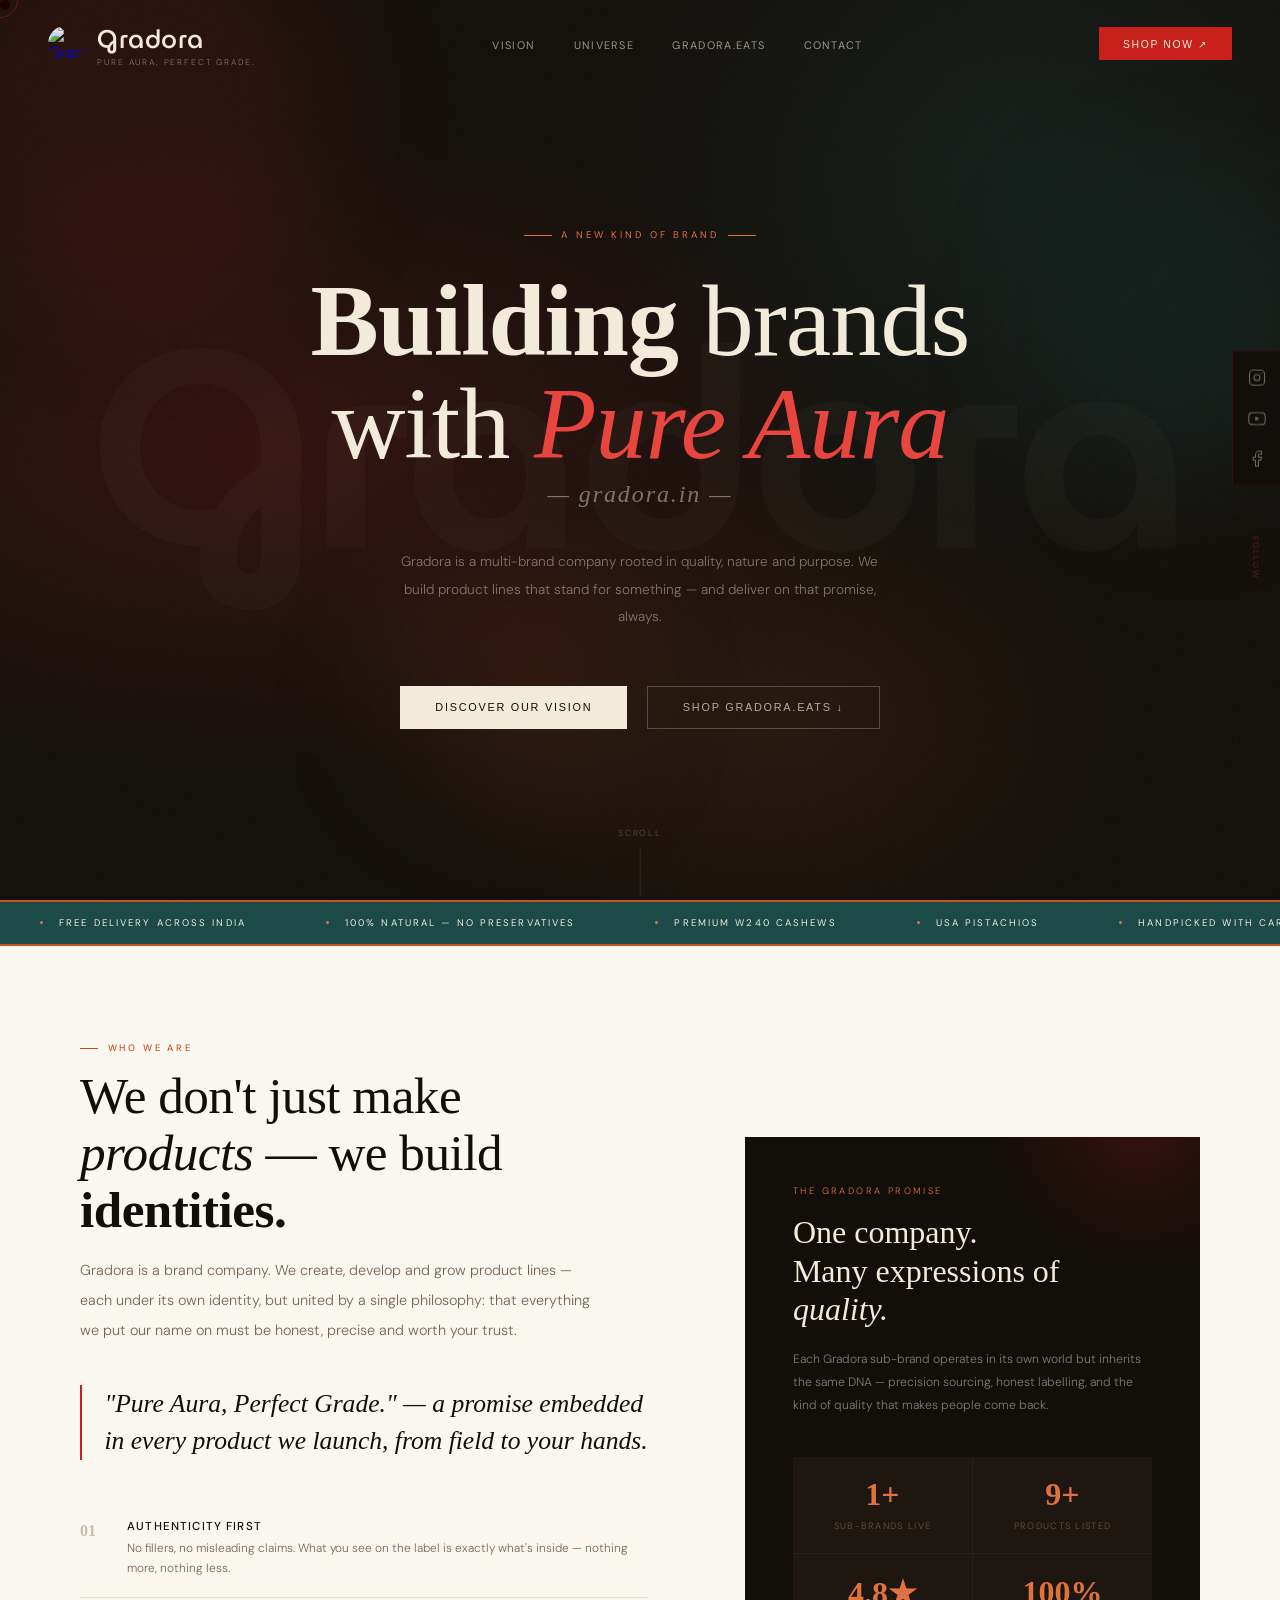
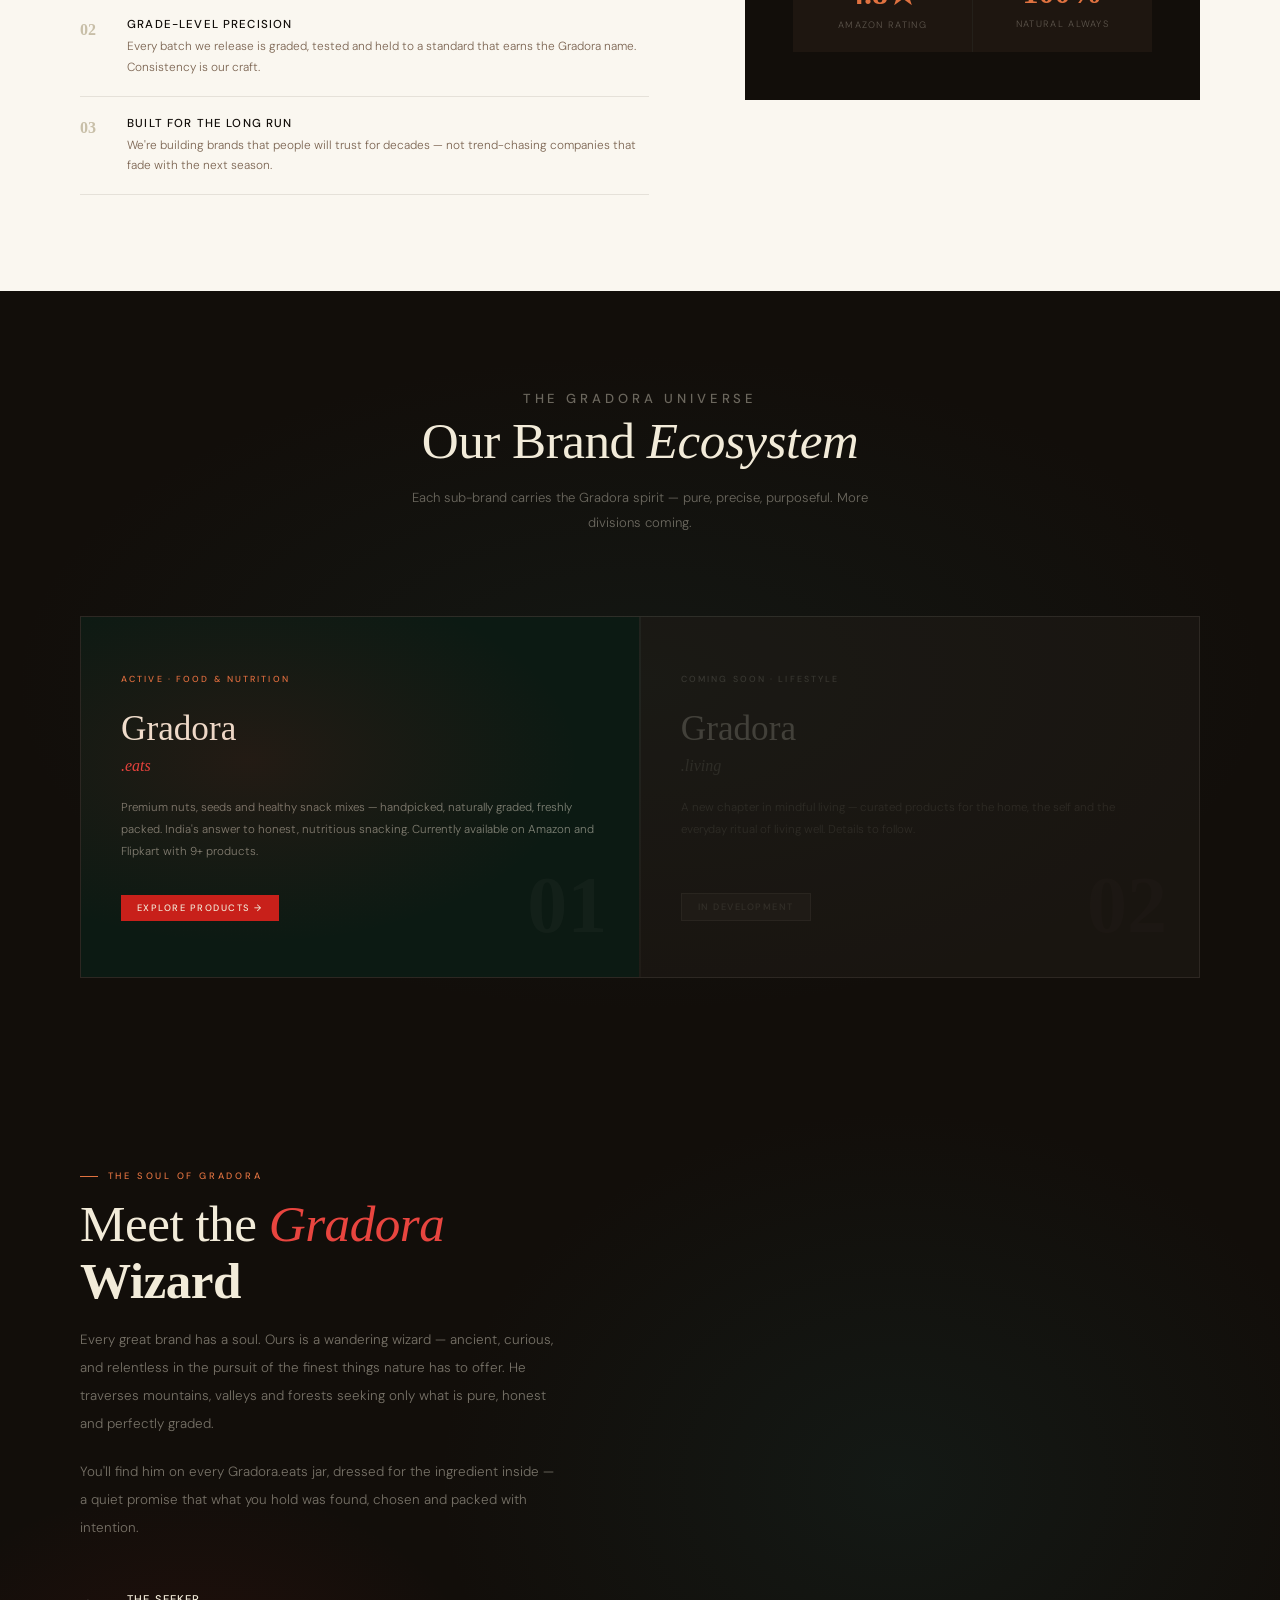
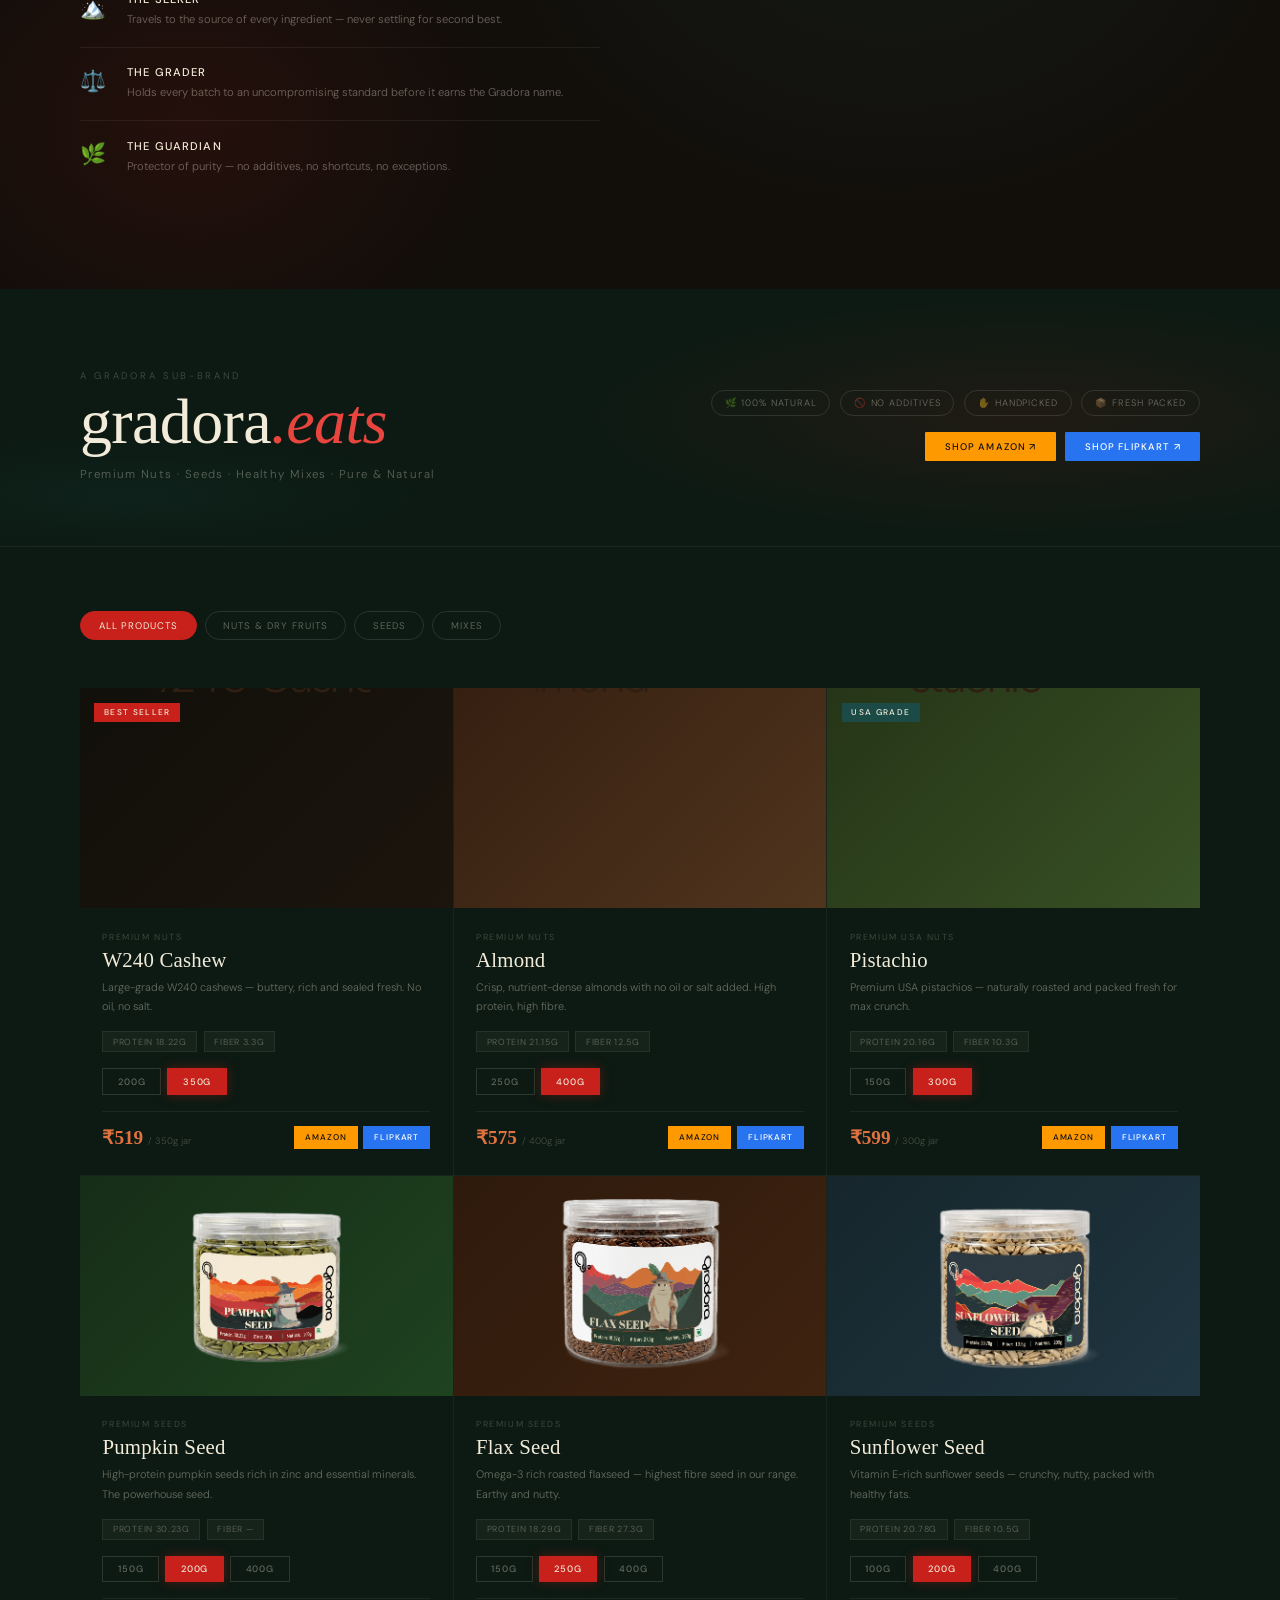
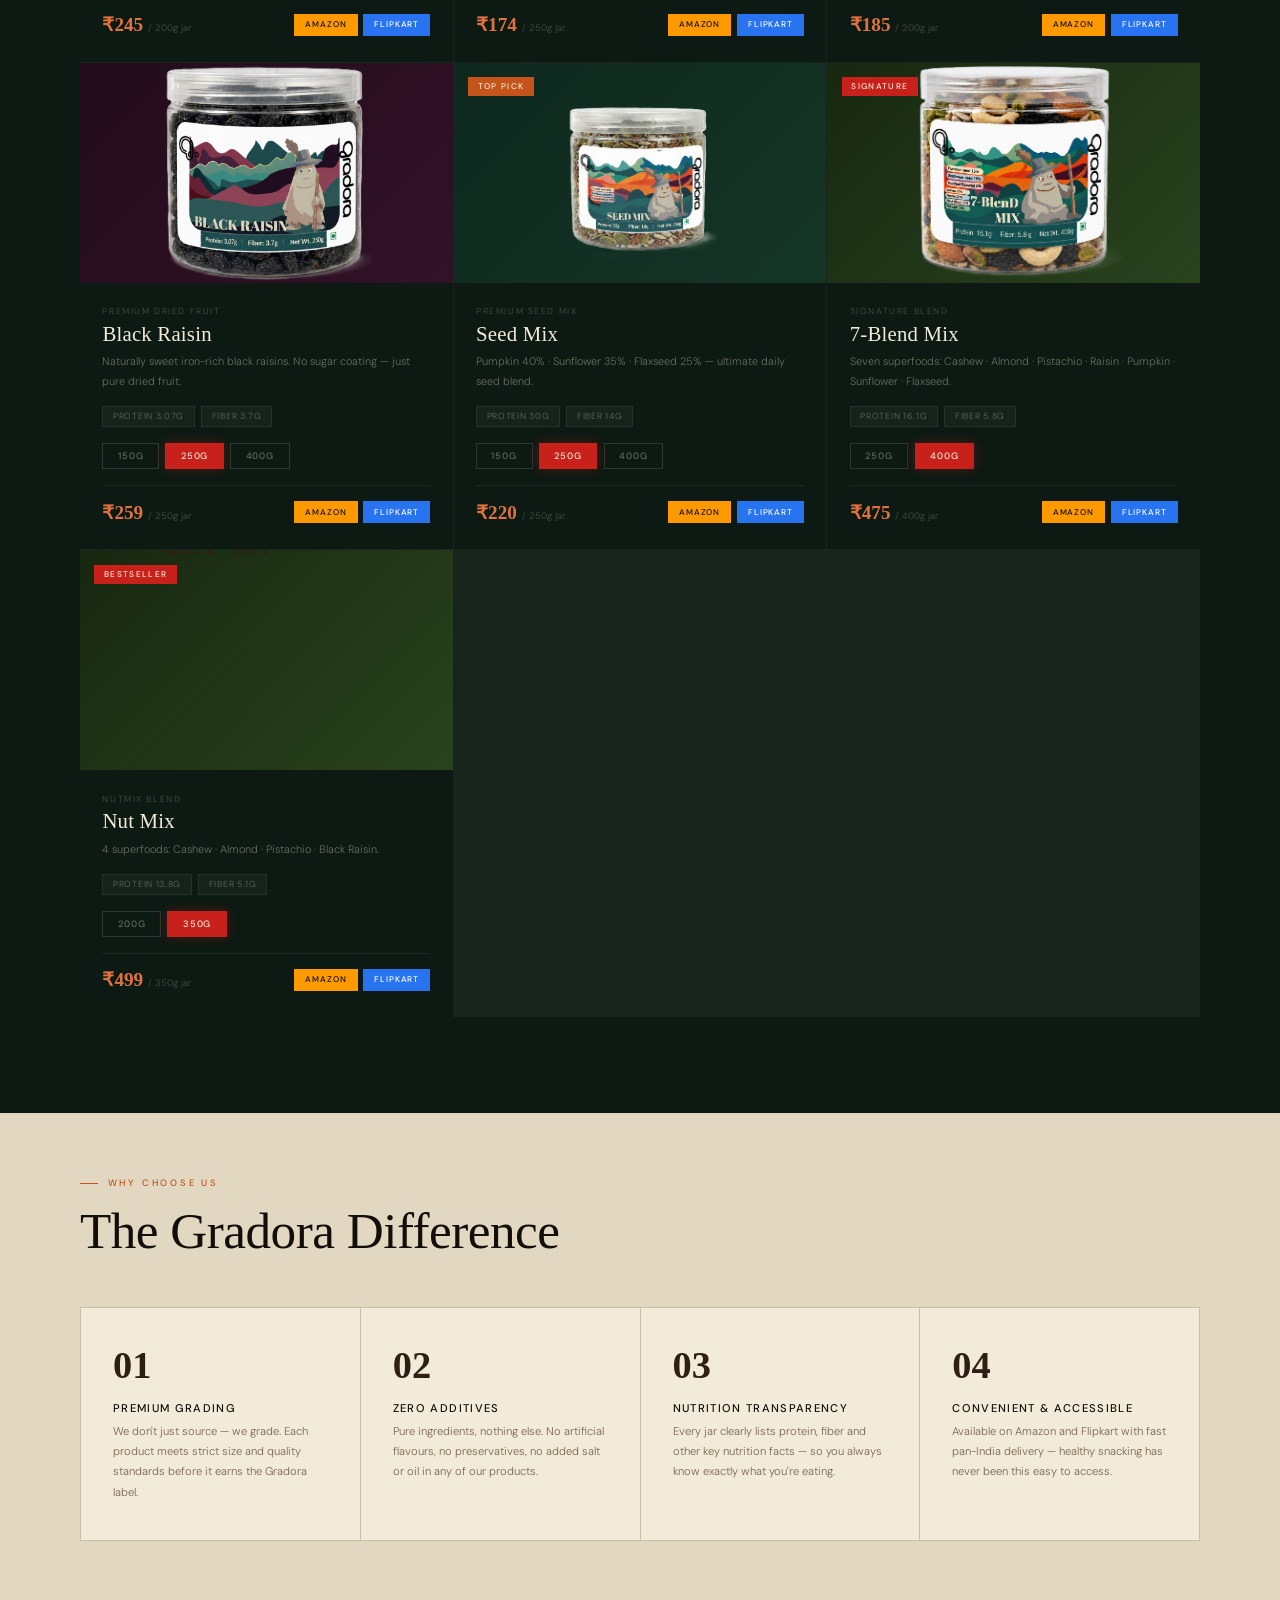
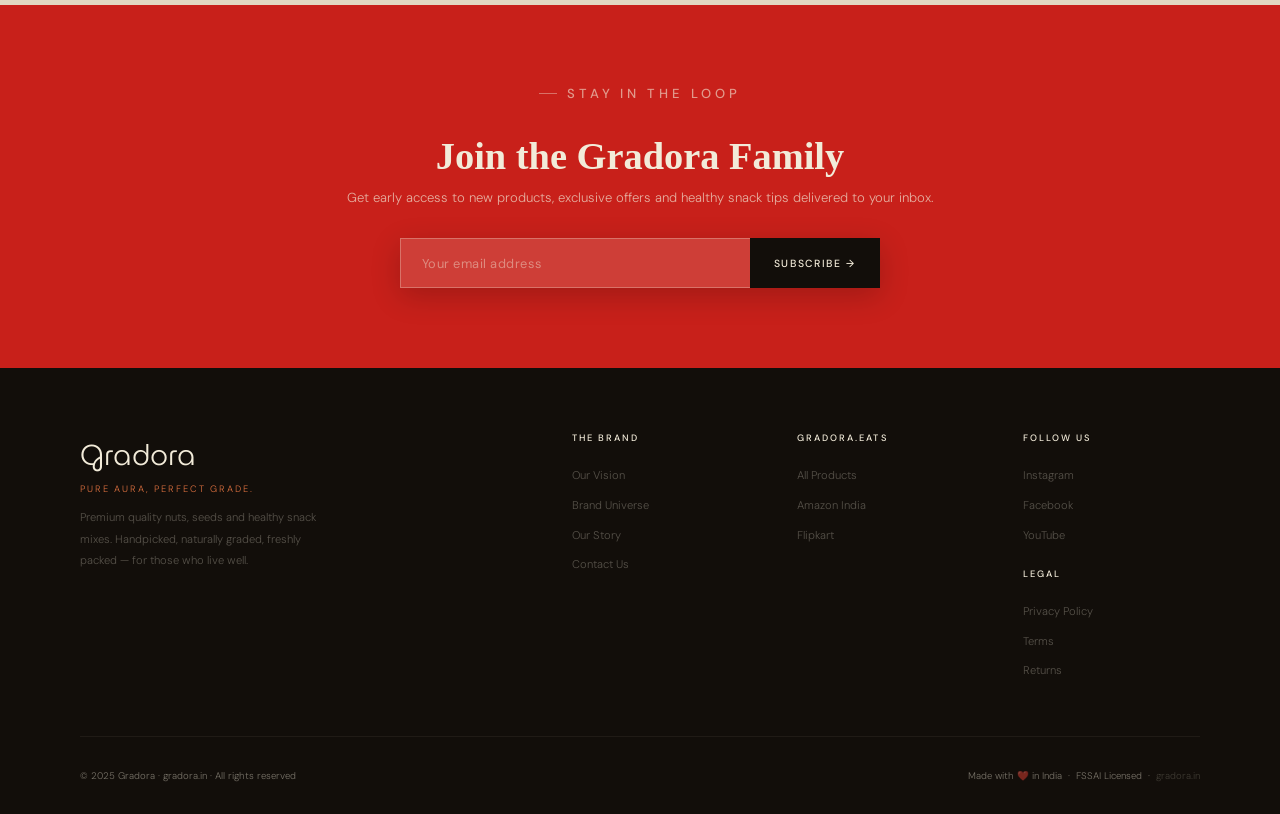
==== index.html @ 68d919bc "gradora.in v1-fix(favicon)" ====
<!DOCTYPE html>
<html lang="en">

<head>
  <meta charset="UTF-8" />
  <meta name="viewport" content="width=device-width,initial-scale=1.0" />
  <title>Gradora — Pure Aura, Perfect Grade.</title>

  <!-- ══ PRIMARY META — Master Brand ════════════════════════ -->
  <meta name="title" content="Gradora — Pure Aura, Perfect Grade. | Building Brands That Matter" />

  <meta name="description"
    content="Gradora is a multi-brand company built on one belief — everything we put our name on must be honest, precise and worth your trust. Currently live: Gradora.eats — premium natural nuts, seeds and healthy snack mixes across India." />

  <meta name="keywords"
    content="gradora, gradora.in, gradora brand, gradora eats, gradora.eats, pure aura perfect grade, Indian health brand, premium snack brand India, natural food brand India, healthy snack company India, gradora cashew, gradora almond, gradora pistachio, gradora seeds, gradora nut mix, gradora seed mix, buy nuts online India, natural snacks no additives India" />

  <meta name="author" content="Gradora, gradora.in" />
  <meta name="robots" content="index, follow, max-snippet:-1, max-image-preview:large, max-video-preview:-1" />
  <meta name="googlebot" content="index, follow" />
  <link rel="canonical" href="https://gradora.in/" />

  <!-- ══ GEO / LANGUAGE ══════════════════════════════════════ -->
  <meta name="language" content="English" />
  <meta name="geo.region" content="IN" />
  <meta name="geo.placename" content="India" />
  <meta name="content-language" content="en-IN" />

  <!-- ══ OPEN GRAPH ══════════════════════════════════════════ -->
  <meta property="og:type" content="website" />
  <meta property="og:url" content="https://gradora.in/" />
  <meta property="og:site_name" content="Gradora" />
  <meta property="og:locale" content="en_IN" />
  <meta property="og:title" content="Gradora — Pure Aura, Perfect Grade." />
  <meta property="og:description"
    content="Gradora is a multi-brand company building honest, quality-first product lines. Currently live: Gradora.eats — 100% natural nuts, seeds and healthy snack mixes, available on Amazon and Flipkart India." />
  <meta property="og:image" content="https://gradora.in/images/logo/og-image.jpg" />
  <meta property="og:image:width" content="1200" />
  <meta property="og:image:height" content="630" />
  <meta property="og:image:alt" content="Gradora — Pure Aura, Perfect Grade. Building brands that matter." />

  <!-- ══ TWITTER / X ═════════════════════════════════════════ -->
  <meta name="twitter:card" content="summary_large_image" />
  <meta name="twitter:site" content="@gradora_in" />
  <meta name="twitter:creator" content="@gradora_in" />
  <meta name="twitter:title" content="Gradora — Pure Aura, Perfect Grade." />
  <meta name="twitter:description"
    content="A multi-brand company building honest, quality-first product lines. Currently live: Gradora.eats — premium natural snacks across India." />
  <meta name="twitter:image" content="https://gradora.in/images/logo/og-image.jpg" />

  <!-- ══ FAVICONS ════════════════════════════════════════════ -->
  <link rel="icon" type="image/png" sizes="32x32" href="/images/logo/favicon.png" />
  <link rel="icon" type="image/png" sizes="16x16" href="/images/logo/favicon.png" />
  <link rel="apple-touch-icon" href="/images/logo/apple-touch-icon.png" />
  <link rel="icon" type="image/png" sizes="192x192" href="/images/logo/favicon.png" />
  <link rel="icon" type="image/png" sizes="512x512" href="/images/logo/favicon.png" />
  <link rel="shortcut icon" href="/images/logo/favicon.png">
  <link rel="manifest" href="site.webmanifest" />
  <meta name="theme-color" content="#C8201A" />
  <meta name="msapplication-TileColor" content="#C8201A" />


  <!-- Google tag (gtag.js) -->
  <script async src="https://www.googletagmanager.com/gtag/js?id=G-PF8GQ10MS5"></script>
  <script>
    window.dataLayer = window.dataLayer || [];
    function gtag() { dataLayer.push(arguments); }
    gtag('js', new Date());

    gtag('config', 'G-PF8GQ10MS5');
  </script>

  <!-- 1. Organization — Master Brand -->
  <script type="application/ld+json">
  {
    "@context": "https://schema.org",
    "@type": "Organization",
    "@id": "https://gradora.in/#organization",
    "name": "Gradora",
    "legalName": "Gradora",
    "alternateName": ["Gradora Foods", "Gradora Brands"],
    "url": "https://gradora.in",
    "logo": {
      "@type": "ImageObject",
      "url": "https://gradora.in/images/logo/logo.png",
      "width": 400,
      "height": 400
    },
    "image": "https://gradora.in/images/logo/og-image.jpg",
    "description": "Gradora is a multi-brand company built on one belief — everything we put our name on must be honest, precise and worth your trust. Pure Aura, Perfect Grade.",
    "slogan": "Pure Aura, Perfect Grade.",
    "foundingDate": "2024",
    "foundingLocation": {
      "@type": "Place",
      "addressCountry": "IN",
      "name": "India"
    },
    "areaServed": {
      "@type": "Country",
      "name": "India"
    },
    "knowsAbout": [
      "Brand Building",
      "Health Food",
      "Natural Snacks",
      "Consumer Products",
      "Healthy Living"
    ],
    "contactPoint": {
      "@type": "ContactPoint",
      "contactType": "customer service",
      "availableLanguage": ["English", "Hindi", "Malayalam"]
    },
    "sameAs": [
      "https://www.instagram.com/gradora.official",
      "https://www.facebook.com/gradora",
      "https://www.youtube.com/@gradora.official",
      "https://www.amazon.in/s?k=gradora",
      "https://www.flipkart.com/search?q=gradora"
    ],
    "hasOfferCatalog": {
      "@type": "OfferCatalog",
      "name": "Gradora Brand Universe",
      "itemListElement": [
        {
          "@type": "OfferCatalog",
          "name": "Gradora.eats",
          "description": "Premium natural nuts, seeds and healthy snack mixes"
        },
        {
          "@type": "OfferCatalog",
          "name": "Gradora.living",
          "description": "Coming soon — mindful living products"
        }
      ]
    }
  }
  </script>

  <!-- 2. WebSite + Sitelinks Searchbox -->
  <script type="application/ld+json">
  {
    "@context": "https://schema.org",
    "@type": "WebSite",
    "@id": "https://gradora.in/#website",
    "name": "Gradora",
    "url": "https://gradora.in",
    "description": "Gradora — a multi-brand company building honest, quality-first product lines. Pure Aura, Perfect Grade.",
    "inLanguage": "en-IN",
    "publisher": {
      "@id": "https://gradora.in/#organization"
    },
    "potentialAction": {
      "@type": "SearchAction",
      "target": {
        "@type": "EntryPoint",
        "urlTemplate": "https://gradora.in/#eats?q={search_term_string}"
      },
      "query-input": "required name=search_term_string"
    }
  }
  </script>

  <!-- 3. WebPage — Homepage -->
  <script type="application/ld+json">
  {
    "@context": "https://schema.org",
    "@type": "WebPage",
    "@id": "https://gradora.in/#webpage",
    "url": "https://gradora.in",
    "name": "Gradora — Pure Aura, Perfect Grade. | Building Brands That Matter",
    "description": "Gradora is a multi-brand company. Currently live: Gradora.eats — premium natural snacks. Coming soon: Gradora.living, Gradora.wellness.",
    "inLanguage": "en-IN",
    "isPartOf": { "@id": "https://gradora.in/#website" },
    "about": { "@id": "https://gradora.in/#organization" },
    "breadcrumb": {
      "@type": "BreadcrumbList",
      "itemListElement": [
        { "@type": "ListItem", "position": 1, "name": "Home",           "item": "https://gradora.in/" },
        { "@type": "ListItem", "position": 2, "name": "Gradora.eats",   "item": "https://gradora.in/#eats" },
        { "@type": "ListItem", "position": 3, "name": "Products",       "item": "https://gradora.in/#eats" }
      ]
    }
  }
  </script>

  <!-- 4. Gradora.eats — Sub-brand as a Brand entity -->
  <script type="application/ld+json">
  {
    "@context": "https://schema.org",
    "@type": "Brand",
    "@id": "https://gradora.in/#gradora-eats",
    "name": "Gradora.eats",
    "alternateName": "Gradora Eats",
    "description": "Gradora.eats is the food and nutrition sub-brand of Gradora. Premium 100% natural nuts, seeds and healthy snack mixes — handpicked, no additives, freshly packed. Available on Amazon and Flipkart India.",
    "url": "https://gradora.in/#eats",
    "logo": "https://gradora.in/images/logo/logo.png",
    "slogan": "Pure Aura, Perfect Grade.",
    "subjectOf": { "@id": "https://gradora.in/#organization" }
  }
  </script>

  <!-- 5. Gradora.eats — Product ItemList -->
  <script type="application/ld+json">
  {
    "@context": "https://schema.org",
    "@type": "ItemList",
    "name": "Gradora.eats — Premium Nuts, Seeds & Healthy Snack Mixes",
    "description": "100% natural premium nuts, seeds and healthy snack mixes by Gradora.eats. No additives, handpicked, freshly packed. Available on Amazon and Flipkart India.",
    "url": "https://gradora.in/#eats",
    "numberOfItems": 10,
    "itemListElement": [
      {
        "@type": "ListItem", "position": 1,
        "item": {
          "@type": "Product",
          "name": "Gradora W240 Premium Cashew",
          "description": "Large-grade W240 cashews. No oil, no salt, 100% natural. Freshly packed by Gradora.eats.",
          "brand": { "@type": "Brand", "name": "Gradora.eats" },
          "image": "https://gradora.in/images/products/cashew.png",
          "url": "https://amzn.in/d/04goq5TT",
          "offers": { "@type": "AggregateOffer", "lowPrice": "350", "highPrice": "519", "priceCurrency": "INR", "availability": "https://schema.org/InStock", "offerCount": 2 },
          "aggregateRating": { "@type": "AggregateRating", "ratingValue": "4.8", "reviewCount": "120", "bestRating": "5" }
        }
      },
      {
        "@type": "ListItem", "position": 2,
        "item": {
          "@type": "Product",
          "name": "Gradora Premium Almond",
          "description": "Crisp nutrient-dense almonds. No oil or salt added. High protein, high fibre. 100% natural.",
          "brand": { "@type": "Brand", "name": "Gradora.eats" },
          "image": "https://gradora.in/images/products/almond.png",
          "url": "https://amzn.in/d/0hkpGSAM",
          "offers": { "@type": "AggregateOffer", "lowPrice": "405", "highPrice": "575", "priceCurrency": "INR", "availability": "https://schema.org/InStock", "offerCount": 2 }
        }
      },
      {
        "@type": "ListItem", "position": 3,
        "item": {
          "@type": "Product",
          "name": "Gradora USA Pistachio",
          "description": "Premium USA pistachios, naturally roasted, no additives. By Gradora.eats.",
          "brand": { "@type": "Brand", "name": "Gradora.eats" },
          "image": "https://gradora.in/images/products/pistachio.png",
          "url": "https://amzn.in/d/0fBUYpgF",
          "offers": { "@type": "AggregateOffer", "lowPrice": "365", "highPrice": "599", "priceCurrency": "INR", "availability": "https://schema.org/InStock", "offerCount": 2 }
        }
      },
      {
        "@type": "ListItem", "position": 4,
        "item": {
          "@type": "Product",
          "name": "Gradora Pumpkin Seed",
          "description": "High-protein pumpkin seeds rich in zinc. 100% natural, no additives.",
          "brand": { "@type": "Brand", "name": "Gradora.eats" },
          "image": "https://gradora.in/images/products/pumpkin.png",
          "url": "https://amzn.in/d/0hQzFAr7",
          "offers": { "@type": "AggregateOffer", "lowPrice": "206", "highPrice": "359", "priceCurrency": "INR", "availability": "https://schema.org/InStock", "offerCount": 3 }
        }
      },
      {
        "@type": "ListItem", "position": 5,
        "item": {
          "@type": "Product",
          "name": "Gradora Flax Seed",
          "description": "Omega-3 rich roasted flaxseed. Highest fibre seed in the range. No additives.",
          "brand": { "@type": "Brand", "name": "Gradora.eats" },
          "image": "https://gradora.in/images/products/flax_seed.png",
          "url": "https://amzn.in/d/0b8AP021",
          "offers": { "@type": "AggregateOffer", "lowPrice": "149", "highPrice": "203", "priceCurrency": "INR", "availability": "https://schema.org/InStock", "offerCount": 3 }
        }
      },
      {
        "@type": "ListItem", "position": 6,
        "item": {
          "@type": "Product",
          "name": "Gradora Sunflower Seed",
          "description": "Vitamin E-rich sunflower seeds. Crunchy, natural, no additives.",
          "brand": { "@type": "Brand", "name": "Gradora.eats" },
          "image": "https://gradora.in/images/products/sunflower.png",
          "url": "https://amzn.in/d/02f2FklQ",
          "offers": { "@type": "AggregateOffer", "lowPrice": "149", "highPrice": "235", "priceCurrency": "INR", "availability": "https://schema.org/InStock", "offerCount": 3 }
        }
      },
      {
        "@type": "ListItem", "position": 7,
        "item": {
          "@type": "Product",
          "name": "Gradora Black Raisin",
          "description": "Naturally sweet iron-rich black raisins. No sugar coating, pure dried fruit.",
          "brand": { "@type": "Brand", "name": "Gradora.eats" },
          "image": "https://gradora.in/images/products/black_raisin.png",
          "url": "https://amzn.in/d/00JocTOz",
          "offers": { "@type": "AggregateOffer", "lowPrice": "199", "highPrice": "339", "priceCurrency": "INR", "availability": "https://schema.org/InStock", "offerCount": 3 }
        }
      },
      {
        "@type": "ListItem", "position": 8,
        "item": {
          "@type": "Product",
          "name": "Gradora Seed Mix",
          "description": "Pumpkin 40%, Sunflower 35%, Flaxseed 25%. Ultimate daily seed blend.",
          "brand": { "@type": "Brand", "name": "Gradora.eats" },
          "image": "https://gradora.in/images/products/seed_mix.png",
          "url": "https://amzn.in/d/02aoIrDU",
          "offers": { "@type": "AggregateOffer", "lowPrice": "175", "highPrice": "279", "priceCurrency": "INR", "availability": "https://schema.org/InStock", "offerCount": 3 }
        }
      },
      {
        "@type": "ListItem", "position": 9,
        "item": {
          "@type": "Product",
          "name": "Gradora 7-Blend Mix",
          "description": "Seven superfoods in one jar: Cashew, Almond, Pistachio, Raisin, Pumpkin Seed, Sunflower Seed, Flaxseed.",
          "brand": { "@type": "Brand", "name": "Gradora.eats" },
          "image": "https://gradora.in/images/products/7-blendM.png",
          "url": "https://amzn.in/d/00WJtqm5",
          "offers": { "@type": "AggregateOffer", "lowPrice": "345", "highPrice": "475", "priceCurrency": "INR", "availability": "https://schema.org/InStock", "offerCount": 2 }
        }
      },
      {
        "@type": "ListItem", "position": 10,
        "item": {
          "@type": "Product",
          "name": "Gradora Nut Mix",
          "description": "4 superfoods: Cashew, Almond, Pistachio, Black Raisin. Premium nut blend.",
          "brand": { "@type": "Brand", "name": "Gradora.eats" },
          "image": "https://gradora.in/images/products/nut_mix.png",
          "url": "https://amzn.in/d/0f9b2wx4",
          "offers": { "@type": "AggregateOffer", "lowPrice": "340", "highPrice": "499", "priceCurrency": "INR", "availability": "https://schema.org/InStock", "offerCount": 2 }
        }
      }
    ]
  }
  </script>

  <!-- 6. FAQ — Brand-level questions -->
  <script type="application/ld+json">
  {
    "@context": "https://schema.org",
    "@type": "FAQPage",
    "mainEntity": [
      {
        "@type": "Question",
        "name": "What is Gradora?",
        "acceptedAnswer": {
          "@type": "Answer",
          "text": "Gradora is an Indian multi-brand company built on the philosophy of Pure Aura, Perfect Grade. We build honest, quality-first product lines under different sub-brands. Currently live is Gradora.eats — premium natural food products."
        }
      },
      {
        "@type": "Question",
        "name": "What is Gradora.eats?",
        "acceptedAnswer": {
          "@type": "Answer",
          "text": "Gradora.eats is the food and nutrition sub-brand of Gradora, offering premium 100% natural nuts, seeds and healthy snack mixes across India. Available on Amazon and Flipkart."
        }
      },
      {
        "@type": "Question",
        "name": "Where can I buy Gradora products?",
        "acceptedAnswer": {
          "@type": "Answer",
          "text": "All Gradora.eats products are available on Amazon India and Flipkart with pan-India delivery. Visit gradora.in for direct links to every product."
        }
      },
      {
        "@type": "Question",
        "name": "Are Gradora products 100% natural?",
        "acceptedAnswer": {
          "@type": "Answer",
          "text": "Yes. Every Gradora.eats product contains no artificial colours, flavours, preservatives or added oil. Pure ingredients, handpicked, freshly packed."
        }
      },
      {
        "@type": "Question",
        "name": "What other brands does Gradora have?",
        "acceptedAnswer": {
          "@type": "Answer",
          "text": "Gradora currently has one active sub-brand: Gradora.eats (food and nutrition). Gradora.living (lifestyle) and Gradora.wellness (health) are currently in development."
        }
      },
      {
        "@type": "Question",
        "name": "What does Pure Aura, Perfect Grade mean?",
        "acceptedAnswer": {
          "@type": "Answer",
          "text": "Pure Aura, Perfect Grade is the Gradora brand promise — every product we release must be honest in its ingredients, precise in its quality, and worthy of your trust. It is the standard every Gradora sub-brand is held to."
        }
      }
    ]
  }
  </script>



  <!-- ══ FONTS ════════════════════════════════════════════════ -->
  <link
    href="https://fonts.googleapis.com/css2?family=MuseoModerno:wght@400;500;600;700&family=DM+Sans:wght@300;400;500&display=swap"
    rel="stylesheet">


  <!-- ══ PRECONNECT ═══════════════════════════════════════════ -->
  <link rel="preconnect" href="https://fonts.googleapis.com" />
  <link rel="preconnect" href="https://fonts.gstatic.com" crossorigin />
  <link rel="preconnect" href="https://cdn.jsdelivr.net" />
  <link rel="dns-prefetch" href="https://www.googletagmanager.com" />

  <link rel="stylesheet" href="css/style.css" />


  <!-- Scripts -->
  <script src="https://cdn.jsdelivr.net/npm/gsap@3/dist/gsap.min.js"></script>
  <script src="https://cdn.jsdelivr.net/npm/gsap@3/dist/ScrollTrigger.min.js"></script>
  <script src="https://cdn.jsdelivr.net/npm/@studio-freight/lenis@1/bundled/lenis.min.js"></script>

</head>

<body>

  <!-- CURSOR -->
  <div id="cursor"></div>
  <div id="cursor-ring"></div>

  <!-- SOCIAL FLOAT -->
  <div id="social-float">
    <div class="sf-line"></div>
    <div class="sf-links">
      <a class="sf-link" href="https://instagram.com/gradora.official" target="_blank" aria-label="Follow on Instagram">
        <div class="sf-icon">
          <svg viewBox="0 0 24 24" fill="none" stroke="currentColor" stroke-width="1.5" stroke-linecap="round"
            stroke-linejoin="round">
            <rect x="2" y="2" width="20" height="20" rx="5" ry="5" />
            <circle cx="12" cy="12" r="4" />
            <circle cx="17.5" cy="6.5" r=".8" fill="currentColor" stroke="none" />
          </svg>
        </div>
        <span class="sf-label">Instagram</span>
      </a>
      <a class="sf-link" href="https://youtube.com/@gradora.official" target="_blank" aria-label="Subscribe on YouTube">
        <div class="sf-icon">
          <svg viewBox="0 0 24 24" fill="none" stroke="currentColor" stroke-width="1.5" stroke-linecap="round"
            stroke-linejoin="round">
            <path
              d="M22.54 6.42a2.78 2.78 0 0 0-1.95-1.96C18.88 4 12 4 12 4s-6.88 0-8.59.46A2.78 2.78 0 0 0 1.46 6.42 29 29 0 0 0 1 12a29 29 0 0 0 .46 5.58 2.78 2.78 0 0 0 1.95 1.96C5.12 20 12 20 12 20s6.88 0 8.59-.46a2.78 2.78 0 0 0 1.95-1.96A29 29 0 0 0 23 12a29 29 0 0 0-.46-5.58z" />
            <polygon points="9.75 15.02 15.5 12 9.75 8.98 9.75 15.02" fill="currentColor" stroke="none" />
          </svg>
        </div>
        <span class="sf-label">YouTube</span>
      </a>
      <a class="sf-link" href="https://facebook.com/gradora" target="_blank" aria-label="Follow on Facebook">
        <div class="sf-icon">
          <svg viewBox="0 0 24 24" fill="none" stroke="currentColor" stroke-width="1.5" stroke-linecap="round"
            stroke-linejoin="round">
            <path d="M18 2h-3a5 5 0 0 0-5 5v3H7v4h3v8h4v-8h3l1-4h-4V7a1 1 0 0 1 1-1h3z" />
          </svg>
        </div>
        <span class="sf-label">Facebook</span>
      </a>
    </div>
    <div class="sf-line"></div>
    <div class="sf-follow-text">Follow</div>
  </div>

  <!-- NAV -->
  <nav id="nav">
    <a class="nav-logo" href="#">
      <img src="images/logo/logo.png" alt="Gradora Logo" class="nav-logo-img">

      <div>
        <span class="nav-brand">Gradora</span>
        <span class="nav-tagline">Pure Aura, Perfect Grade.</span>
      </div>
    </a>
    <ul class="nav-links">
      <li><a href="#mission">Vision</a></li>
      <li><a href="#universe">Universe</a></li>
      <li><a href="#eats">Gradora.eats</a></li>
      <li><a href="#contact">Contact</a></li>
    </ul>
    <button class="nav-btn" onclick="document.getElementById('eats').scrollIntoView({behavior:'smooth'})">Shop Now
      ↗</button>
  </nav>

  <!-- HERO -->
  <section class="hero" id="home">
    <div class="hero-mesh"></div>
    <div class="orb orb-1"></div>
    <div class="orb orb-2"></div>
    <div class="orb orb-3"></div>
    <div class="hero-bgtext">Gradora</div>

    <div class="hero-content">
      <div class="hero-eyebrow h-reveal h-d1"><span></span>A New Kind of Brand<span></span></div>
      <h1 class="h-reveal h-d2">
        <strong>Building</strong> brands<br />
        with <em>Pure Aura</em>
      </h1>
      <div class="hero-sub-brand h-reveal h-d3">— gradora.in —</div>
      <p class="hero-desc h-reveal h-d4">
        Gradora is a multi-brand company rooted in quality, nature and purpose. We build product lines that stand for
        something — and deliver on that promise, always.
      </p>
      <div class="hero-actions h-reveal h-d5">
        <button class="btn-primary"
          onclick="document.getElementById('mission').scrollIntoView({behavior:'smooth'})">Discover Our Vision</button>
        <button class="btn-outline" onclick="document.getElementById('eats').scrollIntoView({behavior:'smooth'})">Shop
          Gradora.eats ↓</button>
      </div>
    </div>
    <div class="scroll-hint">
      <span>Scroll</span>
      <div class="scroll-line"></div>
    </div>

    <!-- <div class="hero-right fade-up d3">
      <div class="hero-jar-wrap">
        <div class="hero-jar-ring"></div>
        <div class="hero-jar-ring"></div>
        <div class="hero-jar-ring"></div>
        <div class="hero-jar-center">
          <span class="mascot-emoji-lg">
            <img src="images/character/last.webp" alt="Gradora Wizard" class="hero-mascot"/>
          </span>
        </div>
        <div class="hero-float-tag">
          <span class="val">9+</span>
          Products
        </div>
        <div class="hero-float-tag">
          <span class="val">4.8★</span>
          Rating
        </div>
        <div class="hero-float-tag">
          <span class="val">100%</span>
          Natural
        </div>
      </div>
    </div> -->
  </section>

  <!-- TICKER -->
  <div class="ticker">
    <div class="ticker-inner">
      <div class="ticker-item"><span class="ticker-dot"></span> Free Delivery Across India</div>
      <div class="ticker-item"><span class="ticker-dot"></span> 100% Natural — No Preservatives</div>
      <div class="ticker-item"><span class="ticker-dot"></span> Premium W240 Cashews</div>
      <div class="ticker-item"><span class="ticker-dot"></span> USA Pistachios</div>
      <div class="ticker-item"><span class="ticker-dot"></span> Handpicked with Care</div>
      <div class="ticker-item"><span class="ticker-dot"></span> Fresh Packed &amp; Sealed</div>
      <div class="ticker-item"><span class="ticker-dot"></span> Now on Amazon &amp; Flipkart</div>
      <div class="ticker-item"><span class="ticker-dot"></span> Pure Aura, Perfect Grade.</div>
      <!-- duplicate for seamless scroll -->
      <div class="ticker-item"><span class="ticker-dot"></span> Free Delivery Across India</div>
      <div class="ticker-item"><span class="ticker-dot"></span> 100% Natural — No Preservatives</div>
      <div class="ticker-item"><span class="ticker-dot"></span> Premium W240 Cashews</div>
      <div class="ticker-item"><span class="ticker-dot"></span> USA Pistachios</div>
      <div class="ticker-item"><span class="ticker-dot"></span> Handpicked with Care</div>
      <div class="ticker-item"><span class="ticker-dot"></span> Fresh Packed &amp; Sealed</div>
      <div class="ticker-item"><span class="ticker-dot"></span> Now on Amazon &amp; Flipkart</div>
      <div class="ticker-item"><span class="ticker-dot"></span> Pure Aura, Perfect Grade.</div>
    </div>
  </div>

  <!-- ══════════════════════════════
  MISSION / BRAND IDENTITY
  ══════════════════════════════ -->
  <section class="mission" id="mission">
    <div class="mission-left">
      <p class="section-label reveal rd1">Who We Are</p>
      <h2 class="section-title reveal rd2">We don't just make<br /><em>products</em> — we
        build<br /><strong>identities.</strong></h2>
      <p class="mission-desc reveal rd3">Gradora is a brand company. We create, develop and grow product lines — each
        under its own identity, but united by a single philosophy: that everything we put our name on must be honest,
        precise and worth your trust.</p>
      <blockquote class="mission-quote reveal rd4">"Pure Aura, Perfect Grade." — a promise embedded in every product we
        launch, from field to your hands.</blockquote>
      <div class="mission-values">
        <div class="mval reveal rd4">
          <div class="mval-num">01</div>
          <div class="mval-text">
            <h4>Authenticity First</h4>
            <p>No fillers, no misleading claims. What you see on the label is exactly what's inside — nothing more,
              nothing less.</p>
          </div>
        </div>
        <div class="mval reveal rd5">
          <div class="mval-num">02</div>
          <div class="mval-text">
            <h4>Grade-Level Precision</h4>
            <p>Every batch we release is graded, tested and held to a standard that earns the Gradora name. Consistency
              is our craft.</p>
          </div>
        </div>
        <div class="mval reveal rd6">
          <div class="mval-num">03</div>
          <div class="mval-text">
            <h4>Built for the Long Run</h4>
            <p>We're building brands that people will trust for decades — not trend-chasing companies that fade with the
              next season.</p>
          </div>
        </div>
      </div>
    </div>

    <div class="mission-right reveal-r">
      <div class="mission-card">
        <div class="mission-card-eyebrow">The Gradora Promise</div>
        <h3>One company.<br />Many expressions of<br /><em>quality.</em></h3>
        <p>Each Gradora sub-brand operates in its own world but inherits the same DNA — precision sourcing, honest
          labelling, and the kind of quality that makes people come back.</p>
        <div class="mission-stats">
          <div class="mstat"><span class="mstat-val">1+</span><span class="mstat-label">Sub-brands Live</span></div>
          <div class="mstat"><span class="mstat-val">9+</span><span class="mstat-label">Products Listed</span></div>
          <div class="mstat"><span class="mstat-val">4.8★</span><span class="mstat-label">Amazon Rating</span></div>
          <div class="mstat"><span class="mstat-val">100%</span><span class="mstat-label">Natural Always</span></div>
        </div>
      </div>
    </div>
  </section>


  <!-- ---- Universe ---- -->

  <section class="universe" id="universe">
    <div class="universe-header">
      <p class="section-label reveal">The Gradora Universe</p>
      <h2 class="section-title reveal rd2">Our Brand <em>Ecosystem</em></h2>
      <p class="reveal rd3">Each sub-brand carries the Gradora spirit — pure, precise, purposeful. More divisions
        coming.</p>
    </div>

    <div class="brands-grid reveal">
      <!-- EATS — LIVE -->
      <div class="brand-card eats active">
        <div class="brand-card-label">Active · Food &amp; Nutrition</div>
        <div class="brand-card-name">Gradora</div>
        <div class="brand-card-sub">.eats</div>
        <p class="brand-card-desc">Premium nuts, seeds and healthy snack mixes — handpicked, naturally graded, freshly
          packed. India's answer to honest, nutritious snacking. Currently available on Amazon and Flipkart with 9+
          products.</p>
        <a class="brand-card-badge" href="#eats" style="text-decoration:none;">Explore Products →</a>
        <div class="brand-card-num">01</div>
      </div>

      <!-- COMING SOON 2 -->
      <div class="brand-card soon">
        <div class="brand-card-label">Coming Soon · Lifestyle</div>
        <div class="brand-card-name">Gradora</div>
        <div class="brand-card-sub">.living</div>
        <p class="brand-card-desc">A new chapter in mindful living — curated products for the home, the self and the
          everyday ritual of living well. Details to follow.</p>
        <div class="brand-card-badge">In Development</div>
        <div class="brand-card-num">02</div>
      </div>


    </div>


  </section>

  <!--  MASCOT SECTION -->

  <section class="mascot-section">
    <div class="mascot-inner">
      <div class="mascot-text reveal-l">
        <p class="section-label">The Soul of Gradora</p>
        <h2 class="section-title">Meet the <em>Gradora</em><br /><strong>Wizard</strong></h2>
        <p class="mascot-desc">Every great brand has a soul. Ours is a wandering wizard — ancient, curious, and
          relentless in the pursuit of the finest things nature has to offer. He traverses mountains, valleys and
          forests seeking only what is pure, honest and perfectly graded.</p>
        <p class="mascot-desc">You'll find him on every Gradora.eats jar, dressed for the ingredient inside — a quiet
          promise that what you hold was found, chosen and packed with intention.</p>
        <div class="mascot-traits">
          <div class="mascot-trait reveal rd2">
            <span class="mtrait-icon">🏔️</span>
            <div>
              <div class="mtrait-title">The Seeker</div>
              <div class="mtrait-desc">Travels to the source of every ingredient — never settling for second best.</div>
            </div>
          </div>
          <div class="mascot-trait reveal rd3">
            <span class="mtrait-icon">⚖️</span>
            <div>
              <div class="mtrait-title">The Grader</div>
              <div class="mtrait-desc">Holds every batch to an uncompromising standard before it earns the Gradora name.
              </div>
            </div>
          </div>
          <div class="mascot-trait reveal rd4">
            <span class="mtrait-icon">🌿</span>
            <div>
              <div class="mtrait-title">The Guardian</div>
              <div class="mtrait-desc">Protector of purity — no additives, no shortcuts, no exceptions.</div>
            </div>
          </div>
        </div>
      </div>
    </div>
  </section>

  <!--=== GRADORA.EATS SECTION ===-->
  <div class="eats-section" id="eats">
    <!-- Banner Header -->
    <div class="eats-banner">
      <div class="eats-banner-inner">
        <div class="eats-logo-block reveal-l">
          <div class="eats-parent">A Gradora Sub-Brand</div>
          <div class="eats-wordmark">gradora<span>.eats</span></div>
          <div class="eats-tagline">Premium Nuts · Seeds · Healthy Mixes · Pure &amp; Natural</div>
        </div>
        <div class="eats-banner-right reveal-r">
          <div class="eats-pills">
            <span class="eats-pill">🌿 100% Natural</span>
            <span class="eats-pill">🚫 No Additives</span>
            <span class="eats-pill">✋ Handpicked</span>
            <span class="eats-pill">📦 Fresh Packed</span>
          </div>
          <div class="eats-shop-links">
            <a class="eats-shopbtn amazon" href="https://www.amazon.in/s?k=gradora" target="_blank">Shop Amazon ↗</a>
            <a class="eats-shopbtn flipkart" href="https://www.flipkart.com/search?q=gradora" target="_blank">Shop
              Flipkart ↗</a>
          </div>
        </div>
      </div>
    </div>

    <!-- Products -->
    <div class="eats-products">
      <div class="eats-filter reveal">
        <button class="eats-pill-btn on" data-cat="all">All Products</button>
        <button class="eats-pill-btn" data-cat="nuts">Nuts & Dry Fruits</button>
        <button class="eats-pill-btn" data-cat="seeds">Seeds</button>
        <button class="eats-pill-btn" data-cat="mixes">Mixes</button>
      </div>
      <div class="eats-grid reveal" id="eats-grid">
        <!-- cards injected by JS -->
      </div>
    </div><!-- /eats-products -->
  </div><!-- /eats-section -->


  <!-- PROMISE -->
  <!-- <div class="promise">
    <div class="promise-grid">
      <div class="promise-item">
        <div class="promise-icon">🌿</div>
        <h4>100% Natural</h4>
        <p>No artificial colours, flavours or preservatives — ever.</p>
      </div>
      <div class="promise-item">
        <div class="promise-icon">🏔️</div>
        <h4>Premium Grade</h4>
        <p>Every batch graded to ensure only the finest reach your jar.</p>
      </div>
      <div class="promise-item">
        <div class="promise-icon">🤲</div>
        <h4>Handpicked</h4>
        <p>Carefully selected by hand — quality you can see and taste.</p>
      </div>
      <div class="promise-item">
        <div class="promise-icon">📦</div>
        <h4>Fresh Packed</h4>
        <p>Sealed fresh at source for maximum flavour and nutrition.</p>
      </div>
    </div>
  </div> -->

  <!-- PRODUCTS -->


  <!-- BRAND STORY -->
  <!-- <div class="brand-story" id="story">
    <div class="story-left">
      <p class="section-label">Our Story</p>
      <h2 class="section-title">Born From a Trail, Built on Trust</h2>
      <p>Gradora was born from a simple belief — that the best food comes from nature, handled with care and graded with
        precision. We source only the finest nuts and seeds, ensuring every jar that reaches you is exactly what it
        promises to be.</p>
      <p>Our mascot — the wandering Gradora wizard — walks the trails, mountains and fields where nature's bounty grows.
        He's a reminder that great quality starts at the source.</p>
      <blockquote>"Pure Aura, Perfect Grade." — This isn't just a tagline, it's our promise on every jar.</blockquote>
      <div class="story-stats">
        <div class="story-stat">
          <span class="story-stat-num">9+</span>
          <span class="story-stat-label">Products</span>
        </div>
        <div class="story-stat">
          <span class="story-stat-num">100%</span>
          <span class="story-stat-label">Natural</span>
        </div>
        <div class="story-stat">
          <span class="story-stat-num">4.8★</span>
          <span class="story-stat-label">Avg Rating</span>
        </div>
      </div>
    </div>
    <div class="story-right">
      <div class="story-feature">
        <div class="story-feature-icon">🏔️</div>
        <div>
          <h4>Sourced from the Best Regions</h4>
          <p>USA pistachios, premium grade W240 cashews and hand-selected almonds — we trace every ingredient back to
            its source.</p>
        </div>
      </div>
      <div class="story-feature">
        <div class="story-feature-icon">🔬</div>
        <div>
          <h4>No Additives, No Compromise</h4>
          <p>No artificial colours, no preservatives, no added oil. What you see on the label is exactly what's in the
            jar — nothing more.</p>
        </div>
      </div>
      <div class="story-feature">
        <div class="story-feature-icon">📦</div>
        <div>
          <h4>Fresh-Packed and Sealed</h4>
          <p>Every jar is packed and sealed fresh at our facility, maintaining peak nutritional value from source to
            your table.</p>
        </div>
      </div>
      <div class="story-feature">
        <div class="story-feature-icon">⭐</div>
        <div>
          <h4>Premium Grade — Every Batch</h4>
          <p>Every single batch goes through rigorous grading to ensure consistent size, quality and freshness in every
            jar.</p>
        </div>
      </div>
    </div>
  </div> -->

  <!-- MASCOT -->
  <!-- <div class="mascot-section">
    <span class="mascot-emoji-lg">
      <img src="images/character/last.gif" alt="mascot" style="width:240px;height:240px;object-fit:contain;">
    </span>
    <h2>Meet the Gradora Wizard</h2>
    <p>Our beloved mascot travels the mountains and valleys, seeking only the finest ingredients. He appears on every
      product label as a symbol of our commitment to quality, purity and the natural world.</p>
    <div class="trail-tags">
      <span class="trail-tag">🌿 Handpicked</span>
      <span class="trail-tag">🏔️ Mountain Fresh</span>
      <span class="trail-tag">🔬 Lab Tested</span>
      <span class="trail-tag">🚫 No Preservatives</span>
      <span class="trail-tag">✅ FSSAI Approved</span>
      <span class="trail-tag">📦 Airtight Sealed</span>
    </div>
  </div> -->

  <!-- WHY GRADORA -->
  <section class="why-section" id="why">
    <p class="section-label reveal">Why Choose Us</p>
    <h2 class="section-title reveal rd2">The Gradora Difference</h2>
    <div class="why-grid">
      <div class="why-card reveal rd1">
        <div class="why-num">01</div>
        <h4>Premium Grading</h4>
        <p>We don't just source — we grade. Each product meets strict size and quality standards before it earns the
          Gradora label.</p>
      </div>
      <div class="why-card reveal rd2">
        <div class="why-num">02</div>
        <h4>Zero Additives</h4>
        <p>Pure ingredients, nothing else. No artificial flavours, no preservatives, no added salt or oil in any of our
          products.</p>
      </div>
      <div class="why-card reveal rd3">
        <div class="why-num">03</div>
        <h4>Nutrition Transparency</h4>
        <p>Every jar clearly lists protein, fiber and other key nutrition facts — so you always know exactly what you're
          eating.</p>
      </div>
      <div class="why-card reveal rd4">
        <div class="why-num">04</div>
        <h4>Convenient &amp; Accessible</h4>
        <p>Available on Amazon and Flipkart with fast pan-India delivery — healthy snacking has never been this easy to
          access.</p>
      </div>
    </div>
  </section>

  <!-- NEWSLETTER -->
  <div class="newsletter" id="contact">
    <p class="section-label">Stay in the Loop</p>
    <h2>Join the Gradora Family</h2>
    <p>Get early access to new products, exclusive offers and healthy snack tips delivered to your inbox.</p>
    <div class="email-wrap">
      <input type="email" placeholder="Your email address" />
      <button>Subscribe →</button>
    </div>
  </div>

  <!-- FOOTER -->
  <footer>
    <div class="footer-top">
      <div>
        <div class="footer-brand">Gradora</div>
        <div class="footer-brand-tag">Pure Aura, Perfect Grade.</div>
        <p class="footer-desc">Premium quality nuts, seeds and healthy snack mixes. Handpicked, naturally graded,
          freshly packed — for those who live well.</p>
      </div>
      <div class="footer-col">
        <h5>The Brand</h5>
        <ul>
          <li><a href="#mission">Our Vision</a></li>
          <li><a href="#universe">Brand Universe</a></li>
          <li><a href="#">Our Story</a></li>
          <li><a href="#contact">Contact Us</a></li>
        </ul>
      </div>
      <div class="footer-col">
        <h5>Gradora.eats</h5>
        <ul>
          <li><a href="#eats">All Products</a></li>
          <li><a href="https://www.amazon.in/s?k=gradora" target="_blank">Amazon India</a></li>
          <li><a href="https://www.flipkart.com/search?q=gradora" target="_blank">Flipkart</a></li>
        </ul>
      </div>
      <div class="footer-col">
        <h5>Follow Us</h5>
        <ul>
          <li><a href="#">Instagram</a></li>
          <li><a href="#">Facebook</a></li>
          <li><a href="#">YouTube</a></li>
        </ul>
        <h5 style="margin-top:1.5rem;">Legal</h5>
        <ul>
          <li><a href="#">Privacy Policy</a></li>
          <li><a href="#">Terms</a></li>
          <li><a href="#">Returns</a></li>
        </ul>
      </div>

    </div>
    <div class="footer-bottom">
      <span>© 2025 Gradora · gradora.in · All rights reserved</span>
      <span>Made with ❤️ in India &nbsp;·&nbsp; FSSAI Licensed &nbsp;·&nbsp; <a href="#">gradora.in</a></span>
    </div>
  </footer>

  <!-- <div class="mascot-container">
    <div class="character-wrapper" id="character-wrapper">
      <img src="images/character/body.png" alt="Mascot Body" class="character-part character-body" id="character-body">

      <img src="images/character/leg_left.png" alt="Left Leg" class="character-part character-leg character-leg-l"
        id="character-leg-l">
      <img src="images/character/leg_right.png" alt="Right Leg" class="character-part character-leg character-leg-r"
        id="character-leg-r">
    </div>
  </div> -->

  <script src="js/script.js"></script>
</body>

</html>
---- css/style.css ----
*{margin:0;padding:0;box-sizing:border-box;}
:root{
  --red:#C8201A;--red-d:#8C1510;--red-l:#E8453F;
  --cream:#F2EBD9;--cream-d:#E2D8C2;--cream-dd:#C8BFA8;
  --teal:#1B4A47;--teal-l:#2D6B67;--teal-ll:#4A9490;
  --orange:#C4541A;--orange-l:#E07240;
  --burg:#7A2040;
  --dark:#120E0A;--dark-2:#1E1610;
  --text:#2E1F12;--muted:#7A6350;
  --bg:#FAF7F0;--border:rgba(46,31,18,.1);
  --eats-red:#C8201A;--eats-bg:#0E1A14;
}
html{scroll-behavior:smooth;}
/* ── CUSTOM CURSOR ─── */
*{cursor:none;}
#cursor{
  width:10px;height:10px;background:var(--red);
  border-radius:50%;position:fixed;top:0;left:0;
  pointer-events:none;z-index:9999;
  transition:transform .15s ease,background .2s;
  mix-blend-mode:multiply;
}
#cursor-ring{
  width:36px;height:36px;border:1px solid rgba(200,32,26,.4);
  border-radius:50%;position:fixed;top:0;left:0;
  pointer-events:none;z-index:9998;
  transition:transform .06s linear;
}
body:hover #cursor{transform:translate(-50%,-50%);}

/* ── SCROLLBAR ─── */
::-webkit-scrollbar{width:3px;}
::-webkit-scrollbar-track{background:var(--cream-d);}
::-webkit-scrollbar-thumb{background:var(--red);}

/* ── SOCIAL FLOAT ─── */
#social-float{
  position:fixed;right:0;top:50%;transform:translateY(-50%) translateX(100%);
  z-index:700;display:flex;flex-direction:column;align-items:center;
  gap:0;
  opacity:0;
  transition:opacity .6s cubic-bezier(.16,1,.3,1), transform .6s cubic-bezier(.16,1,.3,1);
}
#social-float.visible{opacity:1;transform:translateY(-50%) translateX(0);}

.sf-line{
  width:.5px;height:40px;
  background:linear-gradient(to bottom,transparent,rgba(200,32,26,.35),transparent);
}
.sf-links{
  display:flex;flex-direction:column;gap:2px;
  background:rgba(18,14,10,.85);
  backdrop-filter:blur(12px);
  border-left:.5px solid rgba(200,32,26,.2);
  border-top:.5px solid rgba(200,32,26,.12);
  border-bottom:.5px solid rgba(200,32,26,.12);
  padding:.4rem 0;
  overflow:hidden;
}

.sf-link{
  display:flex;align-items:center;
  gap:0;overflow:hidden;
  text-decoration:none;
  position:relative;
  transition:background .25s;
  padding:.65rem .9rem;
}
.sf-link:hover,.sf-link.hovered{background:rgba(200,32,26,.12);}

/* icon */
.sf-icon{
  width:18px;height:18px;min-width:18px;
  color:rgba(242,235,217,.4);
  transition:color .25s,transform .3s cubic-bezier(.16,1,.3,1);
  display:flex;align-items:center;justify-content:center;
}
.sf-icon svg{width:100%;height:100%;}
.sf-link:hover .sf-icon,.sf-link.hovered .sf-icon{
  color:var(--cream);
  transform:scale(1.15);
}

/* sliding label */
.sf-label{
  font-size:.55rem;letter-spacing:.16em;text-transform:uppercase;
  color:rgba(242,235,217,.7);font-weight:500;
  white-space:nowrap;
  max-width:0;overflow:hidden;
  opacity:0;
  transition:max-width .35s cubic-bezier(.16,1,.3,1),opacity .25s,margin .35s;
  margin-left:0;
  font-family:'DM Sans',sans-serif;
}
.sf-link:hover .sf-label,.sf-link.hovered .sf-label{
  max-width:80px;opacity:1;margin-left:.6rem;
}

/* active platform accent */
.sf-link:nth-child(1):hover .sf-icon{color:#E1306C;}
.sf-link:nth-child(2):hover .sf-icon{color:#FF0000;}
.sf-link:nth-child(3):hover .sf-icon{color:#1877F2;}

/* follow text */
.sf-follow-text{
  font-size:.5rem;letter-spacing:.28em;text-transform:uppercase;
  color:rgba(200,32,26,.4);writing-mode:vertical-rl;
  padding:.6rem 0;
  font-family:'DM Sans',sans-serif;font-weight:500;
}
/* hide on very small screens */
@media(max-width:480px){#social-float{display:none;}}

body{
  background:var(--bg);
  color:var(--text);
  font-family:'DM Sans',sans-serif;
  font-weight:300;
  overflow-x:hidden;
}

/* ── NOISE TEXTURE OVERLAY ─────────────────── */
/* body::before{
  content:'';
  position:fixed;inset:0;
  background-image:url("data:image/svg+xml,%3Csvg viewBox='0 0 256 256' xmlns='http://www.w3.org/2000/svg'%3E%3Cfilter id='noise'%3E%3CfeTurbulence type='fractalNoise' baseFrequency='0.9' numOctaves='4' stitchTiles='stitch'/%3E%3C/filter%3E%3Crect width='100%25' height='100%25' filter='url(%23noise)' opacity='0.03'/%3E%3C/svg%3E");
  pointer-events:none;z-index:1000;opacity:0.4;
} */

/* ── NAV ───────────────────────────────────── */
nav{
  position:fixed;top:0;left:0;right:0;z-index:800;
  display:flex;align-items:center;justify-content:space-between;
  padding:1.2rem 3rem;
  /* /* background:rgba(242,235,217,0.88); */
  /* backdrop-filter:blur(20px); */
  /* border-bottom:1px solid var(--border);  */
  transition:all .4s cubic-bezier(.16,1,.3,1);
}
nav.scrolled{
  background: rgba(250,247,240,.92);backdrop-filter:blur(16px);
  border-bottom: .5px solid var(--border);
  padding: .5rem 3rem;
}

.nav-logo{
  display:flex;align-items:center;gap:0.9rem;
  text-decoration:none;
}
.nav-logo-img{
  width:35px;
  height:35px;
  object-fit:contain;
  border-radius: 50%;
}

.nav-brand{
  font-family:'MuseoModerno',sans-serif;
  font-size:1.6rem;font-weight:500;
  color:var(--cream);letter-spacing:0.02em;
  transition:color .4s;
}
nav.scrolled .nav-brand{color:var(--red);}

.nav-tagline{
  font-size:0.52rem;letter-spacing:0.22em;
  color:rgba(242,235,217,.45);text-transform:uppercase;
  transition: color .4s;
  display:block;margin-top:-2px;
}
nav.scrolled .nav-tagline{color: var(--muted);}
.nav-links{display:flex;gap:2.4rem;list-style:none;}
.nav-links a{
  font-size:0.68rem;letter-spacing:0.12em;text-transform:uppercase;
  color:rgba(242,235,217,.6);text-decoration:none;font-weight:400;
  transition:color 0.25s;position:relative;
}
.nav-links a::after{
  content:'';position:absolute;left:0;bottom:-2px;
  width:0;height:.5px;background:var(--orange);
  transition:width .25s;
}
.nav-links a:hover::after{width:100%;}
nav.scrolled .nav-links a{color:var(--muted);}
nav.scrolled .nav-links a:hover{color:var(--red);}
.nav-links a:hover{color:rgba(242,235,217,1);}
.nav-btn{
  background:var(--red);color:var(--cream);
  /* font-family:'DM Sans',sans-serif; */
  font-size:0.65rem;letter-spacing:0.16em;text-transform:uppercase;
  padding:0.65rem 1.5rem;border:none;cursor:none;
  border-radius:1px;font-weight:500;
  transition:all 0.25s;
}
.nav-btn:hover{background:var(--red-d);transform:translateY(-1px);}

/* ── HERO ──────────────────────────────────── */
.hero{
  min-height:100vh;
  display:flex;flex-direction: column;justify-content:center;
  align-items:center;
  padding:8rem 3rem 5rem; text-align:center;
  position:relative;overflow:hidden;
  background:var(--dark);
}
/* animated gradient mesh */
.hero-mesh{
  position:absolute;inset:0;z-index:0;
  background:
    radial-gradient(ellipse 80% 60% at 20% 50%,rgba(200,32,26,.18) 0%,transparent 60%),
    radial-gradient(ellipse 60% 80% at 80% 20%,rgba(27,74,71,.25) 0%,transparent 55%),
    radial-gradient(ellipse 50% 50% at 60% 80%,rgba(196,84,26,.12) 0%,transparent 55%),
    var(--dark);
  animation:meshShift 12s ease-in-out infinite alternate;
}
@keyframes meshShift{
  0%{background-position:0% 50%;}
  100%{background-position:100% 50%;}
}
/* grain overlay */
.hero::after{
  content:'';position:absolute;inset:0;z-index:1;
  background-image:url("data:image/svg+xml,%3Csvg viewBox='0 0 512 512' xmlns='http://www.w3.org/2000/svg'%3E%3Cfilter id='n'%3E%3CfeTurbulence type='fractalNoise' baseFrequency='.85' numOctaves='4' stitchTiles='stitch'/%3E%3C/filter%3E%3Crect width='100%25' height='100%25' filter='url(%23n)' opacity='.06'/%3E%3C/svg%3E");
  pointer-events:none;opacity:.55;
}
/* floating orbs */
.orb{
  position:absolute;border-radius:50%;
  filter:blur(60px);pointer-events:none;z-index:0;
  animation:orbFloat 8s ease-in-out infinite alternate;
}
.orb-1{width:400px;height:400px;background:rgba(200,32,26,.12);top:-10%;left:-5%;animation-delay:0s;}
.orb-2{width:300px;height:300px;background:rgba(27,74,71,.18);top:20%;right:-5%;animation-delay:-3s;}
.orb-3{width:250px;height:250px;background:rgba(196,84,26,.1);bottom:10%;left:30%;animation-delay:-5s;}
@keyframes orbFloat{
  0%{transform:translate(0,0) scale(1);}
  100%{transform:translate(30px,-40px) scale(1.1);}
}
/* big bg text */
.hero-bgtext{
  position:absolute;z-index:1;
  font-family:'MuseoModerno',serif;
  font-size:22vw;font-weight:600;letter-spacing:-.02em;
  color:rgba(242,235,217,.025);
  white-space:nowrap;
  top:50%;left:50%;transform:translate(-50%,-50%);
  pointer-events:none;user-select:none;
  animation:bgDrift 20s ease-in-out infinite alternate;
}
@keyframes bgDrift{
  0%{letter-spacing:-.02em;}
  100%{letter-spacing:.04em;}
}


/* .hero-bg-shape{
  position:absolute;right:-8%;top:-10%;
  width:55%;height:120%;
  background:var(--teal);
  clip-path:ellipse(78% 90% at 80% 50%);
  opacity:0.06;
} */

/* .hero-bg-dots{
  position:absolute;left:3%;bottom:10%;
  width:160px;height:160px;
  background-image:radial-gradient(var(--red) 1.5px, transparent 1.5px);
  background-size:18px 18px;
  opacity:0.12;
} */
/* .hero-left{position:relative;z-index:2;} */
.hero-content{position:relative;z-index:3;}
.hero-eyebrow{
  display:inline-flex;align-items:center;gap:0.6rem;
  font-size:0.6rem;letter-spacing:0.3em;text-transform:uppercase;
  color:var(--orange-l);margin-bottom:1.8rem;font-weight:400;
}
.hero-eyebrow span{width:28px;height:.5px;background:var(--orange-l);}

/* .hero-eyebrow::before{
  content:'';width:28px;height:1px;background:var(--orange);
} */
.hero h1{
  font-family:'Cormorant Garamond',serif;
  font-size:clamp(3.5rem,8vw,7.5rem);
  font-weight:300;line-height:1;
  letter-spacing:-0.01em;
  color:var(--cream);
  margin-bottom:.4rem;
}
.hero h1 strong{font-weight:600;}
.hero h1 em{
  font-style:italic;color:var(--red-l);
}
.hero-sub-brand{
  font-size:clamp(1rem,2vw,1.5rem);
  font-style:italic;font-weight:300;
  font-family:'Cormorant Garamond',serif;
  color:rgba(242,235,217,.45);
  letter-spacing:.08em;margin-bottom:2.5rem;
}
.hero-desc{
  font-size:.85rem;line-height:2;color:rgba(242,235,217,.45);
  max-width:480px;margin:0 auto 3.5rem;
}
/* .hero-badges{
  display:flex;gap:1.2rem;flex-wrap:wrap;justify-content: center;
}
.badge{
  font-size:0.62rem;letter-spacing:0.12em;text-transform:uppercase;
  padding:0.4rem 0.9rem;
  border:1px solid var(--border);
  border-radius:999px;color:var(--muted);font-weight:400;
  background:rgba(255,255,255,0.5);
} */
.hero-actions{display:flex;gap:1.2rem;justify-content:center;flex-wrap:wrap;}
.btn-primary{
  background:var(--cream);color:var(--dark);
  font-size:.68rem;letter-spacing:.16em;text-transform:uppercase;
  padding:.9rem 2.2rem;border:none;cursor:none;
  font-weight:500;transition:all .25s;
}
.btn-primary:hover{background:white;transform:translateY(-2px);box-shadow:0 8px 30px rgba(0,0,0,.3);}
.btn-outline{
  background:transparent;color:rgba(242,235,217,.7);
  font-size:.68rem;letter-spacing:.16em;text-transform:uppercase;
  padding:.9rem 2.2rem;border:.5px solid rgba(242,235,217,.25);
  cursor:none;transition:all .25s;
}
.btn-outline:hover{border-color:var(--orange-l);color:var(--orange-l);}

/* scroll indicator */
.scroll-hint{
  position: absolute;bottom:0.2rem;left:50%;transform: translateX(-50%);
  z-index: 3;display: flex;flex-direction: column;align-items: center;gap: .5rem;
}
.scroll-hint span{font-size:.55rem;letter-spacing:.22em;text-transform:uppercase;color:rgba(242,235,217,.25);}
.scroll-line{width:.5px;height:50px;background:rgba(242,235,217,.1);position:relative;overflow:hidden;}
.scroll-line::after{
  content:'';position:absolute;top:-100%;left:0;width:100%;height:100%;
  background:linear-gradient(to bottom,transparent,var(--orange-l),transparent);
  animation:scrollDrop 2s ease-in-out infinite;
}
@keyframes scrollDrop{0%{top:-100%;}100%{top:200%;}}

/* hero stagger[main comes up transition] */
.h-reveal{opacity:0;transform:translateY(30px);transition:opacity .9s cubic-bezier(.16,1,.3,1),transform .9s cubic-bezier(.16,1,.3,1);}
.h-reveal.visible{opacity:1;transform:translateY(0);}
.h-d1{transition-delay:.1s;}.h-d2{transition-delay:.25s;}.h-d3{transition-delay:.4s;}.h-d4{transition-delay:.55s;}.h-d5{transition-delay:.7s;}

/* .hero-right{
  position:relative;z-index:2;
  display:flex;align-items:center;justify-content:center;
}

.hero-mascot{
  width:120px;
  height:auto;

  object-fit:contain;

  filter:drop-shadow(0 10px 30px rgba(0,0,0,0.15));
}

.hero-jar-wrap{
  position:relative;
  width:360px;height:400px;
  display:flex;align-items:center;justify-content:center;
}
.hero-jar-ring{
  position:absolute;
  border-radius:50%;
  border:1px dashed rgba(196,84,26,0.2);
}
.hero-jar-ring:nth-child(1){width:280px;height:280px;}
.hero-jar-ring:nth-child(2){width:340px;height:340px;animation:spin 30s linear infinite;}
.hero-jar-ring:nth-child(3){width:400px;height:400px;animation:spin 45s linear infinite reverse;}
@keyframes spin{to{transform:rotate(360deg);}}
.hero-jar-center{
  width:250px;height:250px;
  background:rgba(27, 74, 71, 0.186);
  border-radius:50%;
  display:flex;align-items:center;justify-content:center; 
  box-shadow:0 20px 60px rgba(27,74,71,0.3);
  position:relative;z-index:2;
  overflow:visible; */
  /* .hero-jar-center{
  width:320px;
  height:320px;

  background:transparent;

  display:flex;
  align-items:center;
  justify-content:center;

  overflow:visible;

  box-shadow:none;
} */
/* }
.hero-jar-center::before{
  content:'';position:absolute;inset:0;
  background:radial-gradient(circle at 35% 35%,rgba(255,255,255,0.15) 0%,transparent 60%);
}
.hero-jar-emoji{font-size:5rem;line-height:1;}
.hero-float-tag{
  position:absolute;
  background:white;
  border:1px solid var(--border);
  border-radius:8px;
  padding:0.5rem 0.8rem;
  font-size:0.65rem;font-weight:500;
  box-shadow:0 4px 16px rgba(0,0,0,0.08);
  white-space:nowrap;
}
.hero-float-tag .val{
  font-family:'Playfair Display',serif;
  font-size:1rem;font-weight:700;
  color:var(--red);display:block;
}
.hero-float-tag:nth-of-type(1){top:30px;right:10px;}
.hero-float-tag:nth-of-type(2){bottom:50px;left:0;}
.hero-float-tag:nth-of-type(3){top:110px;left:-30px;} */

/* ── TICKER ────────────────────────────────── */
.ticker{
  background:var(--teal);color:var(--cream);
  padding:0.9rem 0;overflow:hidden;
  border-top:2px solid var(--orange);border-bottom:2px solid var(--orange);
}
.ticker-inner{
  display:flex;
  animation:tickerRoll 30s linear infinite;
  width:max-content;
}
@keyframes tickerRoll{from{transform:translateX(0);}to{transform:translateX(-50%);}}
.ticker-item{
  display:inline-flex;align-items:center;gap:1rem;
  padding:0 2.5rem;white-space:nowrap;
  font-size:0.6rem;letter-spacing:0.22em;text-transform:uppercase;font-weight:400;
}
.ticker-dot{width:3px;height:3px;background:var(--orange-l);border-radius:50%;}

/* ── SECTION BASE ──────────────────────────── */
section{padding:6rem 5rem;}
.section-label{
  font-size:.58rem;letter-spacing:.3em;text-transform:uppercase;
  color:var(--orange);font-weight:500;margin-bottom:.8rem;
  display:flex;align-items:center;gap:.6rem;
}
.section-label::before{content:'';width:18px;height:.5px;background:var(--orange);}
.section-title{
  font-family:'Cormorant Garamond',serif;
  font-size:clamp(2rem,4vw,3.2rem);font-weight:300;
  line-height:1.12;color:var(--dark);margin-bottom:1rem;
  letter-spacing:-.01em;
}
.section-title em{font-style:italic;font-weight:300;}
.section-title strong{font-weight:600;}

/* reveal on scroll */
.reveal{
  opacity:0;transform:translateY(40px);
  transition:opacity .8s cubic-bezier(.16,1,.3,1),transform .8s cubic-bezier(.16,1,.3,1);
}
.reveal.up{opacity:1;transform:translateY(0);}
.reveal-l{opacity:0;transform:translateX(-40px);transition:opacity .8s cubic-bezier(.16,1,.3,1),transform .8s cubic-bezier(.16,1,.3,1);}
.reveal-l.up{opacity:1;transform:translateX(0);}
.reveal-r{opacity:0;transform:translateX(40px);transition:opacity .8s cubic-bezier(.16,1,.3,1),transform .8s cubic-bezier(.16,1,.3,1);}
.reveal-r.up{opacity:1;transform:translateX(0);}
.rd1{transition-delay:.05s;}.rd2{transition-delay:.15s;}.rd3{transition-delay:.25s;}.rd4{transition-delay:.35s;}.rd5{transition-delay:.45s;}.rd6{transition-delay:.55s;}


/* ── MISSION SECTION ─── */
.mission{
  background:var(--bg);
  display:grid;grid-template-columns:5fr 4fr;gap:6rem;align-items:center;
}
/* left card */
.mission-right{position:relative;}
.mission-desc{
  font-size:.9rem;line-height:2.1;color:var(--muted);margin-bottom:2.5rem;
  max-width:520px;
}
.mission-quote{
  font-family:'Cormorant Garamond',serif;
  font-size:1.6rem;font-style:italic;font-weight:300;
  color:var(--dark);line-height:1.45;
  border-left:2px solid var(--red);padding-left:1.4rem;
  margin-bottom:2.5rem;
}
.mission-values{display:flex;flex-direction:column;gap:0;}
.mval{
  padding:1.2rem 0;border-bottom:.5px solid var(--border);
  display:flex;align-items:flex-start;gap:1.2rem;
  transition:background .2s;
}
.mval-num{
  font-family:'Cormorant Garamond',serif;
  font-size:1rem;font-weight:600;color:var(--cream-dd);
  min-width:28px;padding-top:.2rem;
}
.mval-text h4{font-size:.72rem;letter-spacing:.1em;text-transform:uppercase;font-weight:500;color:var(--dark);margin-bottom:.25rem;}
.mval-text p{font-size:.74rem;color:var(--muted);line-height:1.7;}

/* right card */
.mission-card{
  background:var(--dark);color:var(--cream);
  padding:3rem;position:relative;overflow:hidden;
}
.mission-card::before{
  content:'';position:absolute;top:-30%;right:-20%;
  width:300px;height:300px;border-radius:50%;
  background:radial-gradient(circle,rgba(200,32,26,.2) 0%,transparent 70%);
  pointer-events:none;
}
.mission-card-eyebrow{
  font-size:.58rem;letter-spacing:.26em;text-transform:uppercase;
  color:var(--orange-l);margin-bottom:1rem;
}
.mission-card h3{
  font-family:'Cormorant Garamond',serif;
  font-size:2rem;font-weight:300;color:var(--cream);
  line-height:1.2;margin-bottom:1.2rem;
}
.mission-card p{font-size:.76rem;line-height:1.9;color:rgba(242,235,217,.5);}
.mission-stats{
  display:grid;grid-template-columns:1fr 1fr;gap:1px;
  margin-top:2.5rem;background:rgba(242,235,217,.08);
}
.mstat{
  background:var(--dark-2);padding:1.2rem 1rem;text-align:center;
}
.mstat-val{
  font-family:'Cormorant Garamond',serif;
  font-size:2rem;font-weight:600;color:var(--orange-l);display:block;
}
.mstat-label{font-size:.58rem;letter-spacing:.14em;text-transform:uppercase;color:rgba(242,235,217,.3);}


/* ── UNIVERSE ─── */
.universe{
  background:var(--dark);padding:6rem 5rem;
  position:relative;overflow:hidden;
}
.universe::before{
  content:'';position:absolute;inset:0;
  background:radial-gradient(ellipse 70% 60% at 50% 50%,rgba(27,74,71,.15) 0%,transparent 70%);
  pointer-events:none;
}
.universe-header{text-align:center;margin-bottom:5rem;}
.universe-header .section-label{justify-content:center;}
.universe-header .section-label::before{display:none;}
.universe-header .section-title{color:var(--cream);}
.universe-header p{font-size:.82rem;color:rgba(242,235,217,.4);max-width:500px;margin:0 auto;line-height:1.9;}

.brands-grid{
  display:grid;grid-template-columns:repeat(2,1fr);gap:1.5px;
  background:rgba(242,235,217,.06);
  border:1px solid rgba(242,235,217,.06);
}
.brand-card{
  padding:3.5rem 2.5rem;
  display:flex;flex-direction:column;
  position:relative;overflow:hidden;
  transition:background .35s;
  background:var(--dark);
}
.brand-card::before{
  content:'';position:absolute;inset:0;opacity:0;
  transition:opacity .35s;pointer-events:none;
}
.brand-card:hover{background:var(--dark-2);}
.brand-card.active{background:var(--dark-2);}
/* eats card special */
.brand-card.eats{background:#0C1A13;}
.brand-card.eats::before{background:radial-gradient(ellipse at 30% 40%,rgba(200,32,26,.12) 0%,transparent 60%);}
.brand-card.eats:hover::before,.brand-card.eats.active::before{opacity:1;}
/* coming soon cards */
.brand-card.soon{opacity:.45;}
.brand-card.soon:hover{opacity:.6;}

.brand-card-label{
  font-size:.55rem;letter-spacing:.24em;text-transform:uppercase;
  font-weight:500;margin-bottom:1.6rem;
}
.brand-card.eats .brand-card-label{color:var(--orange-l);}
.brand-card.soon .brand-card-label{color:rgba(242,235,217,.3);}

.brand-card-name{
  font-family:'Cormorant Garamond',serif;
  font-size:2.2rem;font-weight:300;
  line-height:1.1;margin-bottom:.5rem;
}
.brand-card.eats .brand-card-name{color:var(--cream);}
.brand-card.soon .brand-card-name{color:rgba(242,235,217,.4);}

.brand-card-sub{
  font-family:'Cormorant Garamond',serif;
  font-size:1rem;font-style:italic;font-weight:300;
  margin-bottom:1.4rem;
}
.brand-card.eats .brand-card-sub{color:var(--red-l);}
.brand-card.soon .brand-card-sub{color:rgba(242,235,217,.2);}

.brand-card-desc{
  font-size:.72rem;line-height:1.9;flex:1;margin-bottom:2rem;
}
.brand-card.eats .brand-card-desc{color:rgba(242,235,217,.5);}
.brand-card.soon .brand-card-desc{color:rgba(242,235,217,.2);}

.brand-card-badge{
  display:inline-flex;align-items:center;gap:.5rem;
  font-size:.58rem;letter-spacing:.16em;text-transform:uppercase;
  padding:.45rem 1rem;width:fit-content;font-weight:500;
}
.brand-card.eats .brand-card-badge{background:var(--red);color:var(--cream);}
.brand-card.soon .brand-card-badge{background:rgba(242,235,217,.05);color:rgba(242,235,217,.2);border:.5px solid rgba(242,235,217,.1);}

.brand-card-num{
  position:absolute;bottom:2rem;right:2rem;
  font-family:'Cormorant Garamond',serif;
  font-size:5rem;font-weight:600;line-height:1;
  color:rgba(242,235,217,.03);pointer-events:none;user-select:none;
}

/* ── MASCOT SECTION ─── */
.mascot-section{
  background:var(--dark);
  padding:6rem 5rem;
  position:relative;overflow:hidden;
}
.mascot-section::before{
  content:'';position:absolute;inset:0;pointer-events:none;
  background:
    radial-gradient(ellipse 55% 70% at 70% 50%,rgba(27,74,71,.18) 0%,transparent 65%),
    radial-gradient(ellipse 40% 50% at 15% 80%,rgba(200,32,26,.1) 0%,transparent 60%);
}
.mascot-inner{
  display:grid;grid-template-columns:1fr 1fr;
  gap:5rem;align-items:center;position:relative;z-index:2;
}
.mascot-desc{
  font-size:.84rem;line-height:2.1;color:rgba(242,235,217,.45);
  margin-bottom:1.2rem;max-width:480px;
}
.mascot-traits{display:flex;flex-direction:column;gap:0;margin-top:2rem;}
.mascot-trait{
  display:flex;align-items:flex-start;gap:1.2rem;
  padding:1.1rem 0;
  border-bottom:.5px solid rgba(242,235,217,.07);
  transition:background .2s;
}
.mascot-trait:last-child{border-bottom:none;}
.mtrait-icon{font-size:1.3rem;min-width:28px;padding-top:.1rem;}
.mtrait-title{
  font-size:.7rem;letter-spacing:.1em;text-transform:uppercase;
  font-weight:500;color:var(--cream);margin-bottom:.25rem;
}
.mtrait-desc{font-size:.7rem;color:rgba(242,235,217,.4);line-height:1.7;}



/* mascot section heading override */
.mascot-section .section-label::before{background:var(--orange-l);}
.mascot-section .section-label{color:var(--orange-l);}
.mascot-section .section-title{color:var(--cream);}
.mascot-section .section-title em{color:var(--red-l);}
.mascot-section .section-title strong{color:var(--cream);}

/* -- Eats Section -- */
.eats-section{
  background:#0C1A13;position:relative;overflow:hidden;padding:0;
}
/* eats hero banner */
.eats-banner{
  padding: 5rem 5rem 4rem;
  position: relative;
  border-bottom: .5px solid rgba(242,235,217,.06);
}
.eats-banner::before{
  content: "";position: absolute;inset: 0;
  background:radial-gradient(ellipse 60% 80% at 80% 50%,rgba(200,32,26,.1) 0%,transparent 60%),
             radial-gradient(ellipse 40% 40% at 10% 80%,rgba(27,74,71,.15) 0%,transparent 60%);
  pointer-events:none;
}
.eats-banner-inner{
  display:grid;grid-template-columns:1fr auto;gap:3rem;align-items:center;
  position:relative;z-index:2;
}
.eats-parent{
  font-size:.6rem;letter-spacing:.28em;text-transform:uppercase;
  color:rgba(242,235,217,.25);margin-bottom:.5rem;
}
.eats-wordmark{
  font-family:'Cormorant Garamond',serif;
  font-size:clamp(2.5rem,5vw,4.5rem);
  font-weight:300;color:var(--cream);line-height:1;
  letter-spacing:-.01em;
}
.eats-wordmark span{color:var(--red-l);font-style:italic;}
.eats-tagline{
  font-size:.72rem;color:rgba(242,235,217,.35);
  letter-spacing:.12em;margin-top:.8rem;
}
.eats-banner-right{text-align:right;}
.eats-pills{display:flex;gap:.6rem;justify-content:flex-end;flex-wrap:wrap;margin-bottom:1rem;}
.eats-pill{
  font-size:.58rem;letter-spacing:.1em;text-transform:uppercase;
  padding:.35rem .8rem;border:.5px solid rgba(242,235,217,.12);
  color:rgba(242,235,217,.4);border-radius:999px;
}
.eats-shop-links{display:flex;gap:.6rem;justify-content:flex-end;}
.eats-shopbtn{
  font-size:.6rem;letter-spacing:.12em;text-transform:uppercase;
  padding:.5rem 1.2rem;border-radius:1px;cursor:none;
  font-weight:500;text-decoration:none;transition:all .2s;
}
.eats-shopbtn.amazon{background:#FF9900;color:#111;}
.eats-shopbtn.amazon:hover{background:#e68a00;transform:translateY(-1px);}
.eats-shopbtn.flipkart{background:#2874F0;color:white;}
.eats-shopbtn.flipkart:hover{background:#1a5cbf;transform:translateY(-1px);}

/* filter + products */
.eats-products{padding: 4rem 5rem 6rem;}
.eats-filter{display:flex;gap:.5rem;flex-wrap:wrap;margin-bottom:3rem;}
.eats-pill-btn{
  font-size:.6rem;letter-spacing:.1em;text-transform:uppercase;
  padding:.45rem 1.1rem;border-radius:999px;
  border:.5px solid rgba(242,235,217,.12);
  background:transparent;color:rgba(242,235,217,.35);
  cursor:none;font-family:'DM Sans',sans-serif;transition:all .2s;
}
.eats-pill-btn.on,.eats-pill-btn:hover{
  background:var(--red);color:var(--cream);border-color:var(--red);
}

/* product grid */
.eats-grid{
  display:grid;grid-template-columns:repeat(3,1fr);gap:1px;
  background:rgba(242,235,217,.05);
}
.eats-card{
  background:#0C1A13;
  display:flex;flex-direction:column;
  cursor:none;overflow:hidden;
  position:relative;
  transition:background .3s;
}
.eats-card:hover{background:#111E16;}
/* card image area */
.eats-card-img{
  height:220px;
  display:flex;align-items:center;justify-content:center;
  position:relative;overflow:hidden;
}
.eats-card-img-inner img{
  width:300px;height:300px;border-radius:50%;
  display:flex;align-items:center;justify-content:center;
  font-size:2.8rem;
  transition:transform .4s cubic-bezier(.16,1,.3,1);
  position:relative;z-index:2;
}
.eats-card:hover .eats-card-img-inner{transform:scale(1.12) translateY(-4px);}
/* shimmer bg */
.eats-card-img::before{
  content:'';position:absolute;inset:0;
  background:linear-gradient(135deg,var(--img-a) 0%,var(--img-b) 100%);
  opacity:.85;
  transition:opacity .3s;
}
.eats-card:hover .eats-card-img::before{opacity:1;}
/* badge */
.eats-badge{
  position:absolute;top:.9rem;left:.9rem;z-index:3;
  font-size:.52rem;letter-spacing:.16em;text-transform:uppercase;
  padding:.25rem .6rem;font-weight:500;
}
.eats-badge.hot{background:var(--red);color:var(--cream);}
.eats-badge.new{background:var(--teal);color:var(--cream);}
.eats-badge.sig{background:var(--orange);color:var(--cream);}

/* card body */
.eats-card-body{padding:1.4rem 1.4rem 1.6rem;display:flex;flex-direction:column;flex:1;}
.eats-cat{font-size:.55rem;letter-spacing:.18em;text-transform:uppercase;color:rgba(242,235,217,.25);margin-bottom:.3rem;}
.eats-name{
  font-family:'Cormorant Garamond',serif;
  font-size:1.3rem;font-weight:300;color:var(--cream);margin-bottom:.4rem;
  letter-spacing:.01em;
}
.eats-desc{font-size:.68rem;color:rgba(242,235,217,.4);line-height:1.8;margin-bottom:.9rem;flex:1;}
.eats-meta{display:flex;gap:.4rem;flex-wrap:wrap;margin-bottom:1rem;}
.eats-meta span{
  font-size:.55rem;letter-spacing:.08em;text-transform:uppercase;
  background:rgba(242,235,217,.04);color:rgba(242,235,217,.35);
  padding:.22rem .6rem;border:.5px solid rgba(242,235,217,.07);
}
.eats-card-footer{
  display:flex;align-items:center;justify-content:space-between;
  padding-top:.9rem;border-top:.5px solid rgba(242,235,217,.07);
}
.eats-price{
  font-family:'Cormorant Garamond',serif;
  font-size:1.2rem;font-weight:600;color:var(--orange-l);
}
.eats-price small{font-family:'DM Sans',sans-serif;font-size:.58rem;color:rgba(242,235,217,.25);font-weight:300;}
.eats-btns{display:flex;gap:.35rem;}
.eats-shopbtn-sm{
  font-size:.52rem;letter-spacing:.1em;text-transform:uppercase;
  padding:.35rem .7rem;font-family:'DM Sans',sans-serif;font-weight:500;
  cursor:none;transition:all .2s;text-decoration:none;
  display:inline-flex;align-items:center;
}
.eats-shopbtn-sm.amz{background:#FF9900;color:#111;}
.eats-shopbtn-sm.amz:hover{background:#e68800;}
.eats-shopbtn-sm.flp{background:#2874F0;color:#fff;}
.eats-shopbtn-sm.flp:hover{background:#1a5cbf;}

/* ── VARIANT SELECTOR ─── */
.var-row{
  display:flex;gap:.4rem;flex-wrap:wrap;
  margin-bottom:1rem;
}
.var-btn{
  font-size:.58rem;letter-spacing:.1em;text-transform:uppercase;
  padding:.38rem .9rem;
  border:.5px solid rgba(242,235,217,.14);
  background:transparent;
  color:rgba(242,235,217,.38);
  cursor:none;font-family:'DM Sans',sans-serif;font-weight:500;
  transition:all .2s cubic-bezier(.16,1,.3,1);
  position:relative;overflow:hidden;
}
.var-btn::before{
  content:'';position:absolute;inset:0;
  background:var(--red);
  transform:scaleX(0);transform-origin:left;
  transition:transform .22s cubic-bezier(.16,1,.3,1);
  z-index:0;
}
.var-btn span{position:relative;z-index:1;}
.var-btn:hover{
  border-color:rgba(200,32,26,.4);
  color:rgba(242,235,217,.7);
}
.var-btn.on{
  border-color:var(--red);
  color:var(--cream);
  background:var(--red);
  box-shadow:0 0 12px rgba(200,32,26,.35);
}

/* emoji pop animation */
.eats-card-img-inner.pop{
  animation:emojiPop .28s cubic-bezier(.16,1,.3,1);
}
@keyframes emojiPop{
  0%{transform:scale(1);}
  40%{transform:scale(.7) rotate(-8deg);}
  100%{transform:scale(1.15) rotate(0deg);}
}

/* price flash */
.eats-price.price-flash .price-num{
  animation:priceFlash .35s ease;
}
@keyframes priceFlash{
  0%{opacity:1;transform:translateY(0);}
  30%{opacity:0;transform:translateY(-6px);}
  60%{opacity:0;transform:translateY(6px);}
  100%{opacity:1;transform:translateY(0);}
}



/* ── PRODUCTS ──────────────────────────────── */
/* .products-section{background:var(--bg);}
.products-header{
  display:flex;align-items:flex-end;
  justify-content:space-between;
  margin-bottom:3rem;
}
.view-all-link{
  font-size:0.65rem;letter-spacing:0.16em;text-transform:uppercase;
  color:var(--teal);text-decoration:none;font-weight:500;
  border-bottom:1px solid var(--teal);padding-bottom:2px;
  transition:color 0.2s,border-color 0.2s;
}
.view-all-link:hover{color:var(--red);border-color:var(--red);} */

/* Filter pills */
/* .filter-row{display:flex;gap:0.6rem;flex-wrap:wrap;margin-bottom:2.5rem;}
.filter-pill{
  font-size:0.62rem;letter-spacing:0.1em;text-transform:uppercase;
  padding:0.45rem 1.1rem;border-radius:999px;
  border:1px solid var(--border);background:transparent;
  color:var(--muted);cursor:pointer;font-family:'DM Sans',sans-serif;
  transition:all 0.2s;
}
.filter-pill.active,.filter-pill:hover{
  background:var(--teal);color:var(--cream);border-color:var(--teal);
}

.product-grid{
  display:grid;grid-template-columns:repeat(3,1fr);
  gap:1.5rem;
}
.product-card{
  background:white;
  border:1px solid var(--border);
  border-radius:4px;
  overflow:hidden;cursor:pointer;
  transition:transform 0.3s,box-shadow 0.3s;
  position:relative;
}
.product-card:hover{
  transform:translateY(-6px);
  box-shadow:0 20px 50px rgba(61,43,26,0.12);
}
.product-img{
  height:240px;
  display:flex;align-items:center;justify-content:center;
  position:relative;overflow:hidden;
  transition:transform 0.4s;
}
.product-card:hover .product-img{transform:scale(1.04);}
.product-img-inner{
  width:340px;
  height:340px;
  border-radius:50%;
  display:flex;
  align-items:center;
  justify-content:center;
  position:relative;
  z-index:2;
  overflow:hidden;
  background:transparent;
  padding:12px;
}
.product-img-inner img{
 width: 100%;
 height: 100%;
 object-fit: contain;
}
.product-badge-new{
  position:absolute;top:1rem;right:1rem;
  font-size:0.55rem;letter-spacing:0.16em;text-transform:uppercase;
  background:var(--red);color:var(--cream);
  padding:0.28rem 0.6rem;border-radius:2px;font-weight:500;
}
.product-badge-best{
  position:absolute;top:1rem;right:1rem;
  font-size:0.55rem;letter-spacing:0.16em;text-transform:uppercase;
  background:var(--teal);color:var(--cream);
  padding:0.28rem 0.6rem;border-radius:2px;font-weight:500;
}
.product-info{padding:1.2rem 1.2rem 1.4rem;}
.product-cat{
  font-size:0.58rem;letter-spacing:0.18em;text-transform:uppercase;
  color:var(--muted);margin-bottom:0.3rem;
}
.product-name{
  font-family:'Playfair Display',serif;
  font-size:1.1rem;font-weight:700;
  color:var(--dark);margin-bottom:0.4rem;
}
.product-desc{
  font-size:0.7rem;color:var(--muted);
  line-height:1.7;margin-bottom:0.9rem;
}
.product-meta{
  display:flex;gap:0.6rem;flex-wrap:wrap;
  margin-bottom:1rem;
}
.product-meta span{
  font-size:0.58rem;letter-spacing:0.08em;
  background:var(--cream);color:var(--teal);
  padding:0.25rem 0.6rem;border-radius:3px;font-weight:500;
}
.product-footer{
  display:flex;align-items:center;justify-content:space-between;
  padding-top:0.8rem;border-top:1px solid var(--border);
}
.product-price{
  font-family:'Playfair Display',serif;
  font-size:1.1rem;font-weight:700;color:var(--red);
}
.product-price small{
  font-family:'DM Sans',sans-serif;
  font-size:0.6rem;color:var(--muted);font-weight:300;
}
.product-shop-btns{display:flex;gap:0.4rem;}
.shop-btn{
  font-size:0.55rem;letter-spacing:0.1em;text-transform:uppercase;
  padding:0.38rem 0.7rem;border-radius:2px;
  font-family:'DM Sans',sans-serif;font-weight:500;
  cursor:pointer;transition:all 0.2s;text-decoration:none;
  display:inline-flex;align-items:center;gap:0.3rem;
}
.shop-btn.amazon{
  background:#FF9900;color:#111;border:none;
}
.shop-btn.amazon:hover{background:#e68a00;}
.shop-btn.flipkart{
  background:#2874F0;color:white;border:none;
}
.shop-btn.flipkart:hover{background:#1a5cbf;} */

/* ── ABOUT / BRAND STORY ───────────────────── */
/* .brand-story{
  background:var(--teal);
  color:var(--cream);
  display:grid;grid-template-columns:1fr 1fr;
  gap:0;padding:0;
}
.story-left{
  padding:5.5rem 4rem;
  border-right:1px solid rgba(242,235,217,0.15);
}
.story-left .section-label{color:var(--orange-light);}
.story-left .section-label::before{background:var(--orange-light);}
.story-left .section-title{color:var(--cream);}
.story-left p{
  font-size:0.84rem;line-height:2;
  color:rgba(242,235,217,0.72);
  max-width:440px;margin-bottom:1.4rem;
}
.story-left blockquote{
  font-family:'Playfair Display',serif;
  font-size:1.3rem;font-style:italic;
  color:var(--cream);
  border-left:3px solid var(--orange);
  padding-left:1.2rem;
  margin:2rem 0;line-height:1.6;
}
.story-stats{
  display:grid;grid-template-columns:repeat(3,1fr);
  gap:0;margin-top:2.5rem;
  border:1px solid rgba(242,235,217,0.15);
}
.story-stat{
  padding:1.4rem 1rem;text-align:center;
  border-right:1px solid rgba(242,235,217,0.15);
}
.story-stat:last-child{border-right:none;}
.story-stat-num{
  font-family:'Playfair Display',serif;
  font-size:2rem;font-weight:700;color:var(--orange-light);
  display:block;
}
.story-stat-label{
  font-size:0.6rem;letter-spacing:0.14em;text-transform:uppercase;
  color:rgba(242,235,217,0.5);margin-top:0.25rem;
}
.story-right{
  padding:5.5rem 4rem;
  display:flex;flex-direction:column;
  gap:1.5rem;justify-content:center;
}
.story-feature{
  display:flex;gap:1.2rem;align-items:flex-start;
  padding:1.2rem;
  border:1px solid rgba(242,235,217,0.1);
  border-radius:4px;
  background:rgba(255,255,255,0.04);
  transition:background 0.25s;
}
.story-feature:hover{background:rgba(255,255,255,0.08);}
.story-feature-icon{
  width:42px;height:42px;min-width:42px;
  background:var(--orange);border-radius:50%;
  display:flex;align-items:center;justify-content:center;
  font-size:1.1rem;
}
.story-feature h4{
  font-size:0.76rem;letter-spacing:0.08em;text-transform:uppercase;
  font-weight:500;color:var(--cream);margin-bottom:0.3rem;
}
.story-feature p{
  font-size:0.72rem;color:rgba(242,235,217,0.55);
  line-height:1.7;margin:0;
} */

/* ── PROMISE STRIP ─────────────────────────── */
.why-section{
  background:var(--cream-d);
  padding:4rem 5rem;
}
.why-grid{
  display:grid;grid-template-columns:repeat(4,1fr);
  gap:1px;background:var(--cream-dd);
  border:1px solid var(--cream-dd);
  margin-top:3rem;
}
.why-card{
  background:var(--cream);padding:2.4rem 2rem;
  transition:background .25s,transform .25s;
}
.why-card:hover{background:var(--bg);transform:translateY(-4px);}
.why-num{
  font-family:'Playfair Display',serif;
  font-size:2.4rem;font-weight:700;color:var(--cream-dark);
  line-height:1;margin-bottom:1rem;
  transition:transform .25s;
}
.why-card h4{
  font-size:.7rem;letter-spacing:.12em;text-transform:uppercase;font-weight:500;color:var(--dark);margin-bottom:.4rem;
}
.why-card p{font-size:.7rem;color:var(--muted);line-height:1.8;}

/* ── WHY GRADORA ───────────────────────────── */
/* .why-section{background:var(--bg);}
.why-grid{
  display:grid;grid-template-columns:repeat(4,1fr);
  gap:1.5rem;margin-top:3rem;
}
.why-card{
  padding:2rem 1.5rem;
  border:1px solid var(--border);
  border-radius:4px;
  background:white;
  transition:transform 0.3s,box-shadow 0.3s;
}
.why-card:hover{
  transform:translateY(-4px);
  box-shadow:0 12px 32px rgba(61,43,26,0.08);
}
.why-num{
  font-family:'Playfair Display',serif;
  font-size:2.4rem;font-weight:700;color:var(--cream-dark);
  line-height:1;margin-bottom:1rem;
}
.why-card h4{
  font-size:0.76rem;letter-spacing:0.1em;text-transform:uppercase;
  font-weight:500;color:var(--dark);margin-bottom:0.5rem;
}
.why-card p{font-size:0.72rem;color:var(--muted);line-height:1.8;} */

/* ── NEWSLETTER ────────────────────────────── */
.newsletter{
  background:var(--red);
  color:var(--cream);
  text-align:center;padding:5rem 3rem;
}
.newsletter .section-label{color:rgba(242,235,217,0.6);justify-content:center;}
.newsletter .section-label::before{background:rgba(242,235,217,0.4);}
.newsletter h2{
  font-family:'Playfair Display',serif;
  font-size:clamp(1.8rem,3vw,2.6rem);font-weight:700;
  color:var(--cream);margin-bottom:0.7rem;
}
.newsletter p{font-size:0.82rem;color:rgba(242,235,217,0.7);margin-bottom:2rem;}
.email-wrap{
  display:flex;max-width:480px;margin:0 auto;
  box-shadow:0 8px 30px rgba(0,0,0,0.2);
}
.email-wrap input{
  flex:1;padding:0.95rem 1.3rem;
  border:none;background:rgba(242,235,217,0.15);
  color:var(--cream);font-family:'DM Sans',sans-serif;
  font-size:0.8rem;outline:none;
  border:1px solid rgba(242,235,217,0.3);
  border-right:none;
}
.email-wrap input::placeholder{color:rgba(242,235,217,0.45);letter-spacing:0.04em;}
.email-wrap button{
  background:var(--dark);color:var(--cream);
  font-family:'DM Sans',sans-serif;
  font-size:0.65rem;letter-spacing:0.16em;text-transform:uppercase;
  padding:0.95rem 1.5rem;border:none;cursor:pointer;
  font-weight:500;white-space:nowrap;
  transition:background 0.25s;
}
.email-wrap button:hover{background:var(--teal);}

/* ── FOOTER ─── */
footer{
  background:var(--dark);color:rgba(242,235,217,.45);
  padding:4rem 5rem 2rem;
}
.footer-top{
  display:grid;grid-template-columns:2.5fr 1fr 1fr 1fr;gap:3rem;
  padding-bottom:3rem;border-bottom:.5px solid rgba(242,235,217,.06);
  margin-bottom:2rem;
}
.footer-brand{
  font-family:'MuseoModerno',serif;
  font-size:1.8rem;font-weight:300;color:var(--cream);margin-bottom:.3rem;
}
.footer-brand-tag{font-size:.58rem;letter-spacing:.2em;text-transform:uppercase;color:var(--orange-l);margin-bottom:.8rem;}
.footer-desc{font-size:.7rem;line-height:1.9;color:rgba(242,235,217,.3);max-width:260px;}
.footer-col h5{font-size:.58rem;letter-spacing:.22em;text-transform:uppercase;color:var(--cream);font-weight:500;margin-bottom:1.2rem;}
.footer-col ul{list-style:none;}
.footer-col li{margin-bottom:.55rem;}
.footer-col a{font-size:.7rem;color:rgba(242,235,217,.3);text-decoration:none;transition:color .2s;}
.footer-col a:hover{color:var(--orange-l);}
.footer-bottom{display:flex;align-items:center;justify-content:space-between;flex-wrap:wrap;gap:1rem;font-size:.6rem;}
.footer-bottom a{color:rgba(242,235,217,.2);text-decoration:none;transition:color .2s;}
.footer-bottom a:hover{color:var(--orange-l);}

/* ── ANIMATIONS ────────────────────────────── */
/* @keyframes fadeUp{from{opacity:0;transform:translateY(28px);}to{opacity:1;transform:translateY(0);}}
@keyframes fadeIn{from{opacity:0;}to{opacity:1;}}
.fade-up{animation:fadeUp 0.8s ease both;}
.d1{animation-delay:0.1s;}.d2{animation-delay:0.2s;}.d3{animation-delay:0.35s;}
.d4{animation-delay:0.5s;}.d5{animation-delay:0.65s;} */

/* ── RESPONSIVE ────────────────────────────── */
@media(max-width:1024px){
  section,nav{padding-left:2.5rem;padding-right:2.5rem;}
  .mission{grid-template-columns:1fr;gap:3rem;}
  .brands-grid{grid-template-columns:1fr;}
  .eats-products,.eats-banner,.eats-grid,.promise{padding-left:2.5rem;padding-right:2.5rem;}
  .footer-top{grid-template-columns:1fr 1fr;gap:2rem;}
  .mascot-inner{grid-template-columns:1fr;gap:3rem;}
  .mascot-visual{min-height:360px;}
  .mascot-section{padding-left:2.5rem;padding-right:2.5rem;}
  /* .mascot-container { bottom: 10px; right: 10px; } */
  /* Adjust mobile part sizes and positions */
  /* .mascot-container { width: 100px; height: 130px; }
  .character-leg-l { width: 20px; top: 70px; left: 15px; }
  .character-leg-r { width: 20px; top: 70px; left: 40px; } */
}
@media(max-width:768px){
  nav{padding:1rem 1.5rem;}
  .nav-links,.nav-btn{display:none;}
  /* .hero{grid-template-columns:1fr;padding:6rem 1.5rem 3rem;text-align:center;} */
  /* .hero-sub{margin:0 auto 2rem;} */
  /* .hero-badges{justify-content:center;} */
  /* .hero-actions{justify-content:center;} */
  /* .hero-right{display:none;} */
  section{padding:4rem 1.5rem;}
  .eats-grid{grid-template-columns:repeat(2,1fr);}
  /* .brand-story{grid-template-columns:1fr;} */
  .why-grid{grid-template-columns:repeat(2,1fr);}
  .eats-banner{padding:3rem 1.5rem;}
  .eats-products{padding:3rem 1.5rem;}
  .eats-banner-inner{grid-template-columns:1fr;}
  .eats-banner-right{text-align:left;}
  .eats-pills,.eats-shop-links{justify-content:flex-start;}
  /* .promise-grid{grid-template-columns:repeat(2,1fr);} */
  .promise-grid{grid-template-columns:1fr 1fr;}
  /* .footer-top{grid-template-columns:1fr 1fr;gap:2rem;} */
  .footer-top{grid-template-columns:1fr;}
  footer{padding:3rem 1.5rem 2rem;}
  /* .story-right{padding:3rem 2rem;} */
  /* .story-left{padding:3rem 2rem;} */
}
@media(max-width:600px){
  /* .product-grid{grid-template-columns:1fr;} */
  .eats-grid{grid-template-columns:1fr;}
  .why-grid{grid-template-columns:1fr;}
  .promise-grid{grid-template-columns:1fr;}
  /* .footer-top{grid-template-columns:1fr;} */
}

/* -----Mascot ----- */

/* CUSTOM MASCOT CONTAINER */
/* .mascot-container {
  position: fixed;
  bottom: 20px;
  right: 40px;
  z-index: 9999;
  pointer-events: none;
  Suitable width and height to contain the full assembled character
  width: 150px;
  height: 200px;
} */

/* New classes for part-based character */
/* .character-wrapper {
  position: relative;
  width: 100%;
  height: 100%;
}

.character-part {
  position: absolute;
  will-change: transform;
  display: block;
  object-fit: contain;
}
.character-body {
  width: 120px;
  height: auto;
  top: 0;
  left: 0;
  z-index: 2; /* body on top of legs */
/* } 
.character-leg {
  height: auto;
  z-index: 1; /* legs behind the tunic */
/* }  */

/* Hip joint positioning (adjust based on your images) */
/* .character-leg-l { */
  /* width: 30px; Adjust proportional width */
  /* top: 133px; Hip joint vertical positioning */
  /* left: 30px; Positioning of left leg */
  /* transform-origin: 50% 0%; Rotate from hip joint */
/* } */

/* .character-leg-r {
  width: 35px;
  top: 133px;
  left: 60px;
  transform-origin: 50% 0%;
} */
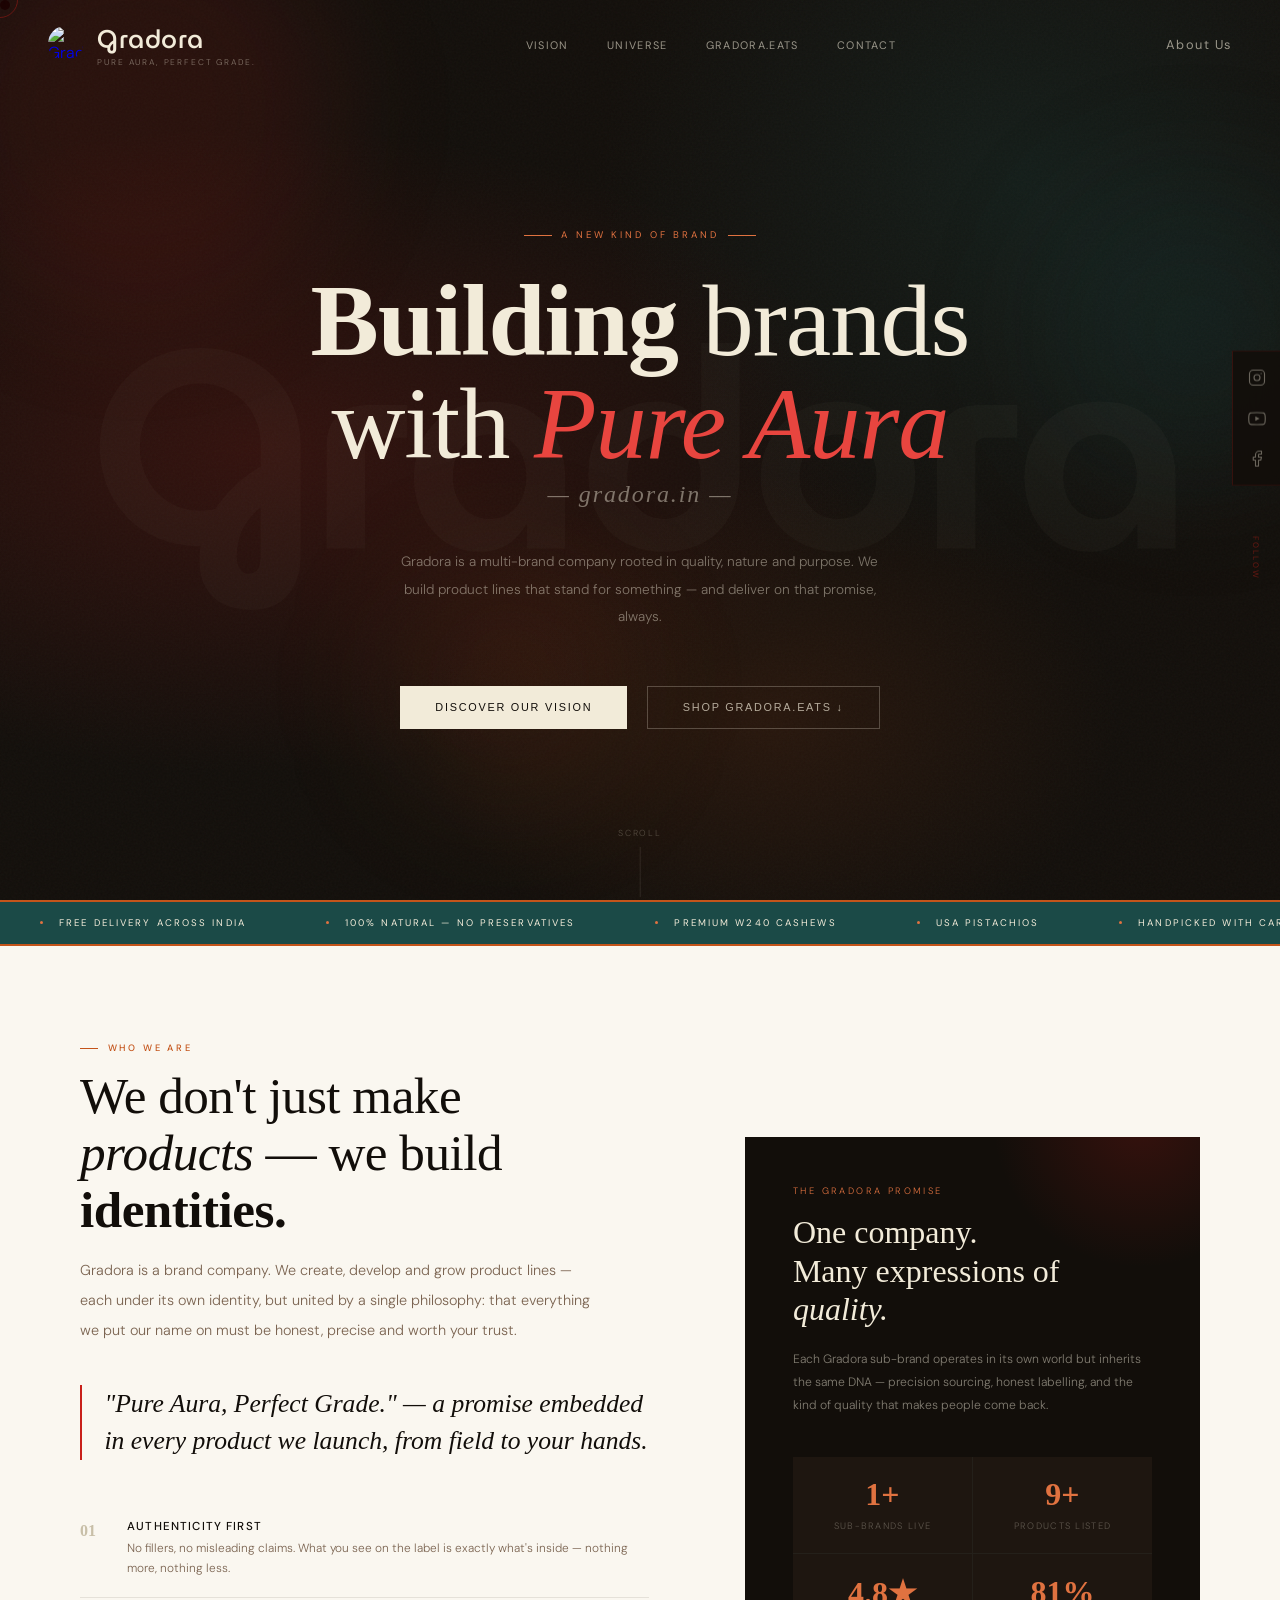
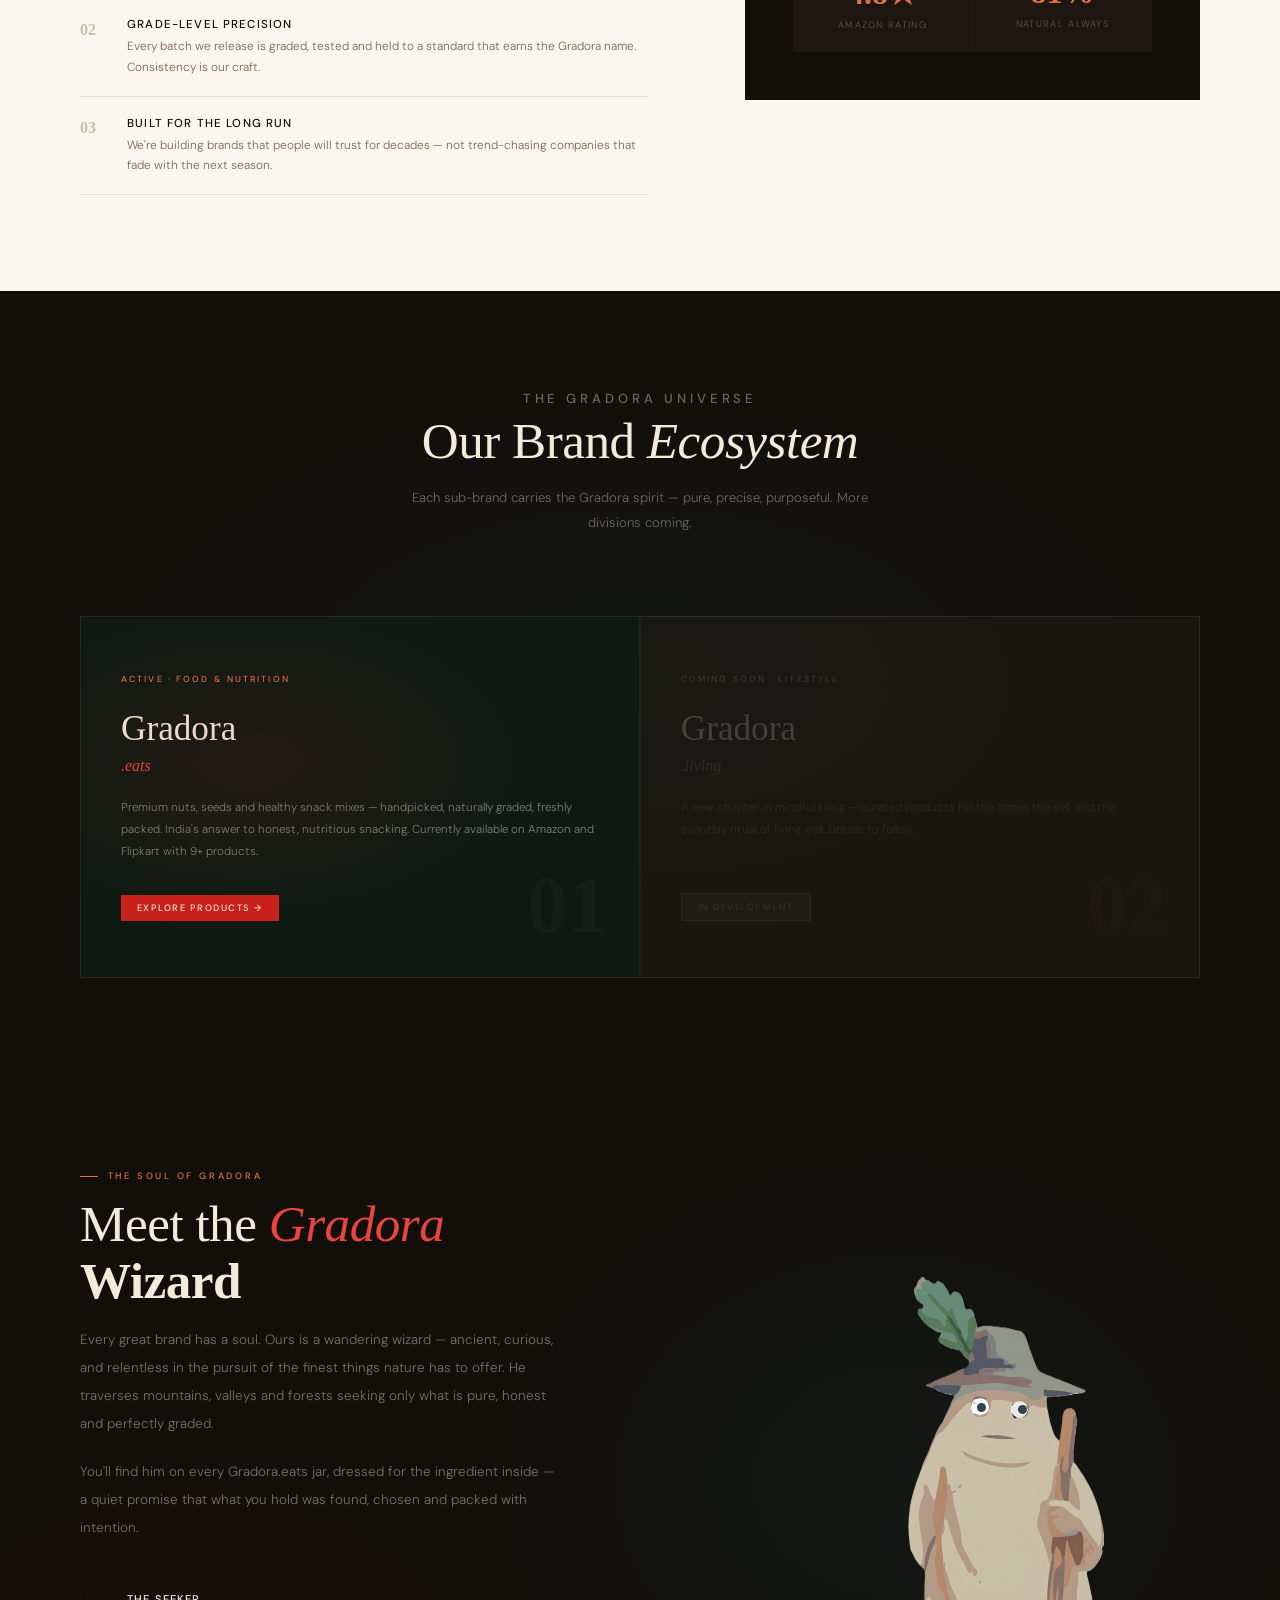
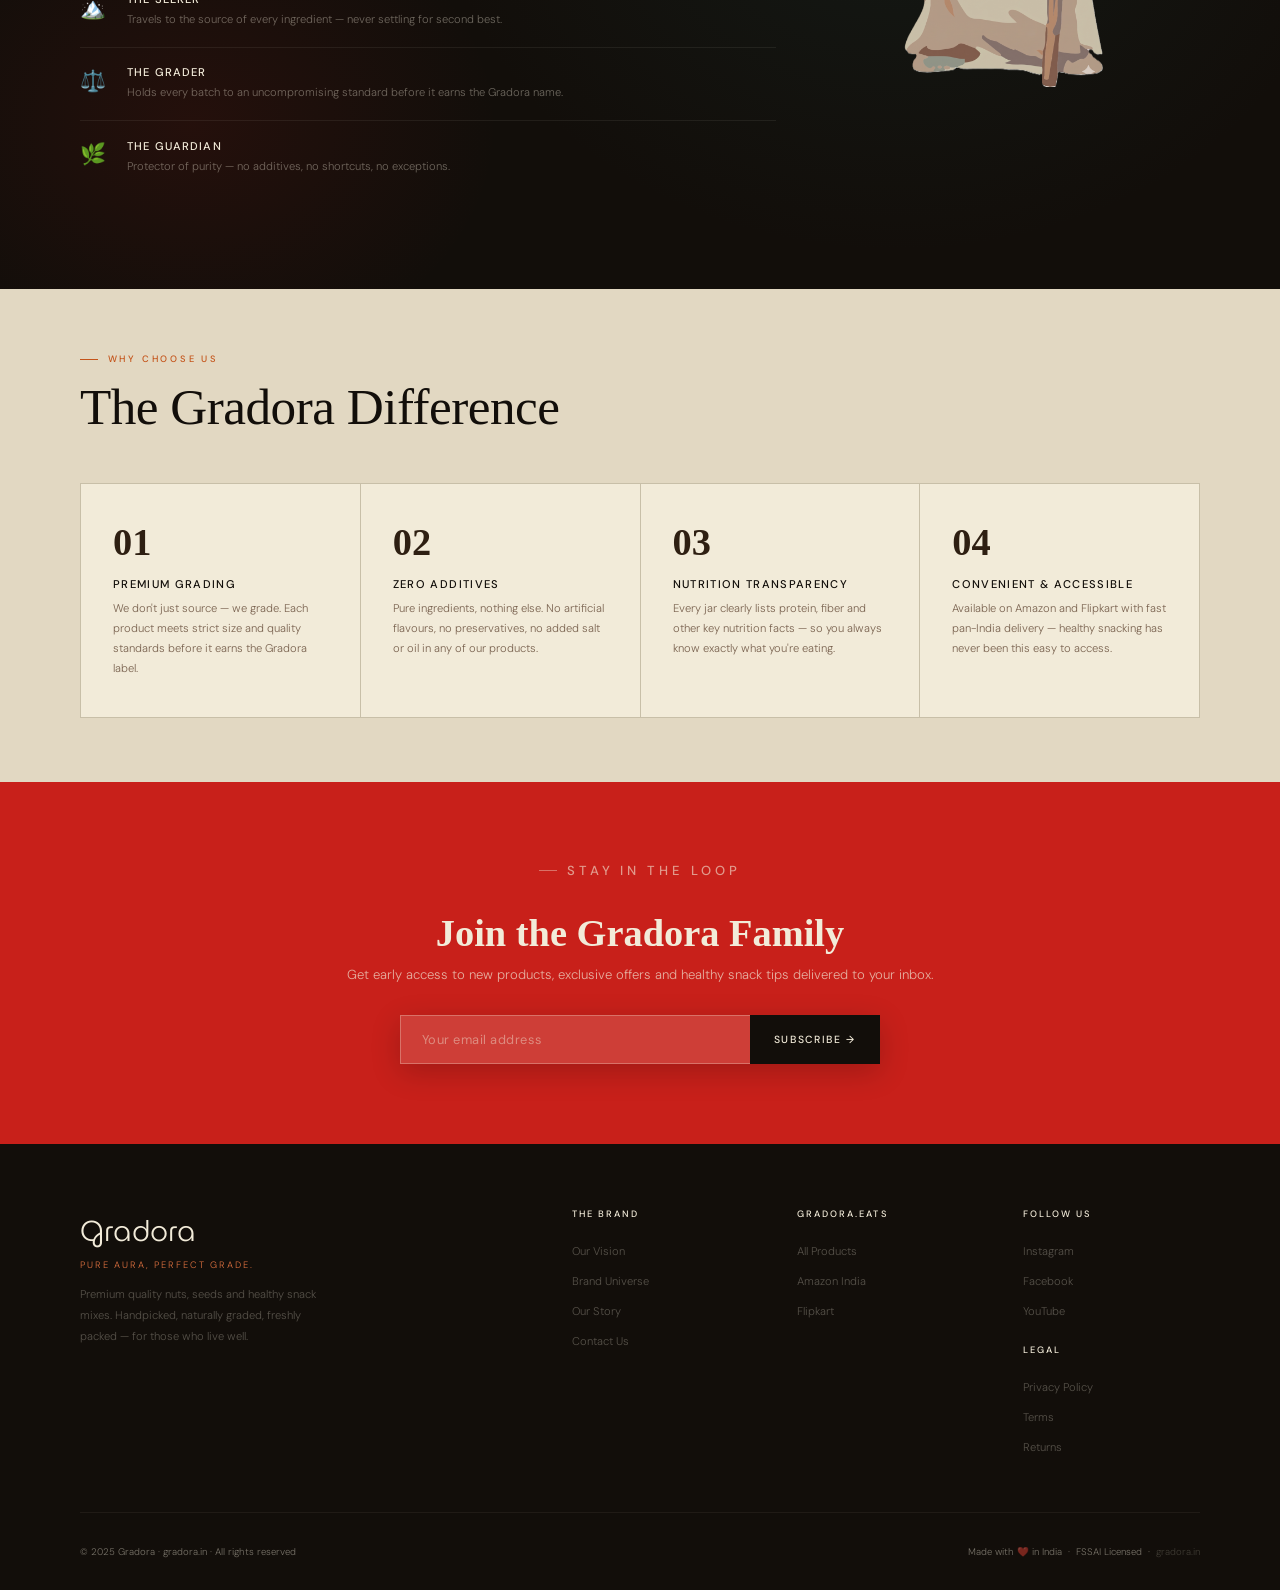
==== commit aecb76b2: "gradora.in v2" ====
--- a/index.html
+++ b/index.html
@@ -476,11 +476,14 @@
     <ul class="nav-links">
       <li><a href="#mission">Vision</a></li>
       <li><a href="#universe">Universe</a></li>
-      <li><a href="#eats">Gradora.eats</a></li>
+      <li><a href="./eats/eats.html">Gradora.eats</a></li>
       <li><a href="#contact">Contact</a></li>
     </ul>
-    <button class="nav-btn" onclick="document.getElementById('eats').scrollIntoView({behavior:'smooth'})">Shop Now
-      ↗</button>
+    <ul class="nav-link-about">
+      <li><a href="./about/about.html" onclick="document.getElementById('about').scrollIntoView({behavior:'smooth'})">About Us</a></li>
+    </ul>
+    <!-- <button class="nav-btn" onclick="document.getElementById('eats').scrollIntoView({behavior:'smooth'})">Shop Now
+      ↗</button> -->
   </nav>
 
   <!-- HERO -->
@@ -640,7 +643,7 @@
         <p class="brand-card-desc">Premium nuts, seeds and healthy snack mixes — handpicked, naturally graded, freshly
           packed. India's answer to honest, nutritious snacking. Currently available on Amazon and Flipkart with 9+
           products.</p>
-        <a class="brand-card-badge" href="#eats" style="text-decoration:none;">Explore Products →</a>
+        <a class="brand-card-badge" href="./eats/eats.html" style="text-decoration:none;">Explore Products →</a>
         <div class="brand-card-num">01</div>
       </div>
 
@@ -698,13 +701,24 @@
           </div>
         </div>
       </div>
+      <div class="mascot-figure reveal-r">
+        <div class="mascot-wrapper">
+          <img src="./images/character/mascot_1-eyes.png" alt="Gradora Wizard Mascot" class="mascot-image">
+          <div class="eye-socket left-eye">
+            <div class="pupil"></div>
+          </div>
+          <div class="eye-socket right-eye">
+            <div class="pupil"></div>
+          </div>
+        </div>
+      </div>
     </div>
   </section>
 
   <!--=== GRADORA.EATS SECTION ===-->
-  <div class="eats-section" id="eats">
+  <!-- <div class="eats-section" id="eats"> -->
     <!-- Banner Header -->
-    <div class="eats-banner">
+    <!-- <div class="eats-banner">
       <div class="eats-banner-inner">
         <div class="eats-logo-block reveal-l">
           <div class="eats-parent">A Gradora Sub-Brand</div>
@@ -725,21 +739,21 @@
           </div>
         </div>
       </div>
-    </div>
+    </div> -->
 
     <!-- Products -->
-    <div class="eats-products">
+    <!-- <div class="eats-products">
       <div class="eats-filter reveal">
         <button class="eats-pill-btn on" data-cat="all">All Products</button>
         <button class="eats-pill-btn" data-cat="nuts">Nuts & Dry Fruits</button>
         <button class="eats-pill-btn" data-cat="seeds">Seeds</button>
         <button class="eats-pill-btn" data-cat="mixes">Mixes</button>
       </div>
-      <div class="eats-grid reveal" id="eats-grid">
+      <div class="eats-grid reveal" id="eats-grid"> -->
         <!-- cards injected by JS -->
-      </div>
-    </div><!-- /eats-products -->
-  </div><!-- /eats-section -->
+        <!-- </div> -->
+      <!-- </div>/eats-products -->
+    <!-- </div>/eats-section -->
 
 
   <!-- PROMISE -->
@@ -915,7 +929,7 @@
       <div class="footer-col">
         <h5>Gradora.eats</h5>
         <ul>
-          <li><a href="#eats">All Products</a></li>
+          <li><a href="./eats/eats.html">All Products</a></li>
           <li><a href="https://www.amazon.in/s?k=gradora" target="_blank">Amazon India</a></li>
           <li><a href="https://www.flipkart.com/search?q=gradora" target="_blank">Flipkart</a></li>
         </ul>
--- a/css/style.css
+++ b/css/style.css
@@ -184,6 +184,24 @@
 nav.scrolled .nav-links a{color:var(--muted);}
 nav.scrolled .nav-links a:hover{color:var(--red);}
 .nav-links a:hover{color:rgba(242,235,217,1);}
+
+.nav-link-about{
+  display:flex;gap:2.4rem;list-style:none;
+}
+.nav-link-about a{
+  font-size:0.8rem;letter-spacing:0.12em;
+  color:rgba(242,235,217,.6);text-decoration:none;font-weight:400;
+  transition:color 0.25s;position:relative;
+}
+.nav-link-about a::after{
+  content:'';position:absolute;left:0;bottom:-2px;
+  width:0;height:.5px;background:var(--orange);
+  transition:width .25s;
+}
+.nav-link-about a:hover::after{width:100%;}
+nav.scrolled .nav-link-about a{color:var(--muted);}
+nav.scrolled .nav-link-about a:hover{color:var(--red);}
+
 .nav-btn{
   background:var(--red);color:var(--cream);
   /* font-family:'DM Sans',sans-serif; */
@@ -348,80 +366,6 @@
 .h-reveal.visible{opacity:1;transform:translateY(0);}
 .h-d1{transition-delay:.1s;}.h-d2{transition-delay:.25s;}.h-d3{transition-delay:.4s;}.h-d4{transition-delay:.55s;}.h-d5{transition-delay:.7s;}
 
-/* .hero-right{
-  position:relative;z-index:2;
-  display:flex;align-items:center;justify-content:center;
-}
-
-.hero-mascot{
-  width:120px;
-  height:auto;
-
-  object-fit:contain;
-
-  filter:drop-shadow(0 10px 30px rgba(0,0,0,0.15));
-}
-
-.hero-jar-wrap{
-  position:relative;
-  width:360px;height:400px;
-  display:flex;align-items:center;justify-content:center;
-}
-.hero-jar-ring{
-  position:absolute;
-  border-radius:50%;
-  border:1px dashed rgba(196,84,26,0.2);
-}
-.hero-jar-ring:nth-child(1){width:280px;height:280px;}
-.hero-jar-ring:nth-child(2){width:340px;height:340px;animation:spin 30s linear infinite;}
-.hero-jar-ring:nth-child(3){width:400px;height:400px;animation:spin 45s linear infinite reverse;}
-@keyframes spin{to{transform:rotate(360deg);}}
-.hero-jar-center{
-  width:250px;height:250px;
-  background:rgba(27, 74, 71, 0.186);
-  border-radius:50%;
-  display:flex;align-items:center;justify-content:center; 
-  box-shadow:0 20px 60px rgba(27,74,71,0.3);
-  position:relative;z-index:2;
-  overflow:visible; */
-  /* .hero-jar-center{
-  width:320px;
-  height:320px;
-
-  background:transparent;
-
-  display:flex;
-  align-items:center;
-  justify-content:center;
-
-  overflow:visible;
-
-  box-shadow:none;
-} */
-/* }
-.hero-jar-center::before{
-  content:'';position:absolute;inset:0;
-  background:radial-gradient(circle at 35% 35%,rgba(255,255,255,0.15) 0%,transparent 60%);
-}
-.hero-jar-emoji{font-size:5rem;line-height:1;}
-.hero-float-tag{
-  position:absolute;
-  background:white;
-  border:1px solid var(--border);
-  border-radius:8px;
-  padding:0.5rem 0.8rem;
-  font-size:0.65rem;font-weight:500;
-  box-shadow:0 4px 16px rgba(0,0,0,0.08);
-  white-space:nowrap;
-}
-.hero-float-tag .val{
-  font-family:'Playfair Display',serif;
-  font-size:1rem;font-weight:700;
-  color:var(--red);display:block;
-}
-.hero-float-tag:nth-of-type(1){top:30px;right:10px;}
-.hero-float-tag:nth-of-type(2){bottom:50px;left:0;}
-.hero-float-tag:nth-of-type(3){top:110px;left:-30px;} */
 
 /* ── TICKER ────────────────────────────────── */
 .ticker{
@@ -669,6 +613,66 @@
 .mascot-section .section-title em{color:var(--red-l);}
 .mascot-section .section-title strong{color:var(--cream);}
 
+.mascot-inner {
+    display: flex;
+    align-items: center;
+    gap: 2rem; /* space between text and mascot */
+  }
+
+  .mascot-text {
+    flex: 1; /* takes up available left space */
+  }
+
+  .mascot-figure {
+    flex: 0 0 auto;       /* don't shrink */
+    width: clamp(220px, 35%, 420px); /* responsive width */
+    display: flex;
+    justify-content: center;
+    align-items: center;
+  }
+
+  /* --- Eye tracking styles --- */
+  .mascot-wrapper {
+    position: relative;
+    width: 200px; /* adjust based on your mascot image */
+    display: inline-block;
+  }
+
+  .mascot-image {
+    width: 100%;
+    height: auto;
+    display: block;
+  }
+
+  .eye-socket {
+    position: absolute;
+    width: 10%;
+    height: 6%;
+    display: flex;
+    align-items: center;
+    justify-content: center;
+  }
+
+  /* Tweak top/left if eyes don't align with your image */
+  .left-eye {
+    top: 29%;
+    left: 33.5%;
+  }
+
+  .right-eye {
+    top: 29.5%;
+    left: 54%;
+  }
+
+  .pupil {
+    width: 45%;
+    aspect-ratio: 1 / 1;
+    background-color: #38424a;
+    border-radius: 50%;
+    transform: translate(0, 0);
+    transition: transform 0.05s linear;
+  }
+
 /* -- Eats Section -- */
 .eats-section{
   background:#0C1A13;position:relative;overflow:hidden;padding:0;
@@ -874,213 +878,7 @@
 
 
 
-/* ── PRODUCTS ──────────────────────────────── */
-/* .products-section{background:var(--bg);}
-.products-header{
-  display:flex;align-items:flex-end;
-  justify-content:space-between;
-  margin-bottom:3rem;
-}
-.view-all-link{
-  font-size:0.65rem;letter-spacing:0.16em;text-transform:uppercase;
-  color:var(--teal);text-decoration:none;font-weight:500;
-  border-bottom:1px solid var(--teal);padding-bottom:2px;
-  transition:color 0.2s,border-color 0.2s;
-}
-.view-all-link:hover{color:var(--red);border-color:var(--red);} */
-
-/* Filter pills */
-/* .filter-row{display:flex;gap:0.6rem;flex-wrap:wrap;margin-bottom:2.5rem;}
-.filter-pill{
-  font-size:0.62rem;letter-spacing:0.1em;text-transform:uppercase;
-  padding:0.45rem 1.1rem;border-radius:999px;
-  border:1px solid var(--border);background:transparent;
-  color:var(--muted);cursor:pointer;font-family:'DM Sans',sans-serif;
-  transition:all 0.2s;
-}
-.filter-pill.active,.filter-pill:hover{
-  background:var(--teal);color:var(--cream);border-color:var(--teal);
-}
-
-.product-grid{
-  display:grid;grid-template-columns:repeat(3,1fr);
-  gap:1.5rem;
-}
-.product-card{
-  background:white;
-  border:1px solid var(--border);
-  border-radius:4px;
-  overflow:hidden;cursor:pointer;
-  transition:transform 0.3s,box-shadow 0.3s;
-  position:relative;
-}
-.product-card:hover{
-  transform:translateY(-6px);
-  box-shadow:0 20px 50px rgba(61,43,26,0.12);
-}
-.product-img{
-  height:240px;
-  display:flex;align-items:center;justify-content:center;
-  position:relative;overflow:hidden;
-  transition:transform 0.4s;
-}
-.product-card:hover .product-img{transform:scale(1.04);}
-.product-img-inner{
-  width:340px;
-  height:340px;
-  border-radius:50%;
-  display:flex;
-  align-items:center;
-  justify-content:center;
-  position:relative;
-  z-index:2;
-  overflow:hidden;
-  background:transparent;
-  padding:12px;
-}
-.product-img-inner img{
- width: 100%;
- height: 100%;
- object-fit: contain;
-}
-.product-badge-new{
-  position:absolute;top:1rem;right:1rem;
-  font-size:0.55rem;letter-spacing:0.16em;text-transform:uppercase;
-  background:var(--red);color:var(--cream);
-  padding:0.28rem 0.6rem;border-radius:2px;font-weight:500;
-}
-.product-badge-best{
-  position:absolute;top:1rem;right:1rem;
-  font-size:0.55rem;letter-spacing:0.16em;text-transform:uppercase;
-  background:var(--teal);color:var(--cream);
-  padding:0.28rem 0.6rem;border-radius:2px;font-weight:500;
-}
-.product-info{padding:1.2rem 1.2rem 1.4rem;}
-.product-cat{
-  font-size:0.58rem;letter-spacing:0.18em;text-transform:uppercase;
-  color:var(--muted);margin-bottom:0.3rem;
-}
-.product-name{
-  font-family:'Playfair Display',serif;
-  font-size:1.1rem;font-weight:700;
-  color:var(--dark);margin-bottom:0.4rem;
-}
-.product-desc{
-  font-size:0.7rem;color:var(--muted);
-  line-height:1.7;margin-bottom:0.9rem;
-}
-.product-meta{
-  display:flex;gap:0.6rem;flex-wrap:wrap;
-  margin-bottom:1rem;
-}
-.product-meta span{
-  font-size:0.58rem;letter-spacing:0.08em;
-  background:var(--cream);color:var(--teal);
-  padding:0.25rem 0.6rem;border-radius:3px;font-weight:500;
-}
-.product-footer{
-  display:flex;align-items:center;justify-content:space-between;
-  padding-top:0.8rem;border-top:1px solid var(--border);
-}
-.product-price{
-  font-family:'Playfair Display',serif;
-  font-size:1.1rem;font-weight:700;color:var(--red);
-}
-.product-price small{
-  font-family:'DM Sans',sans-serif;
-  font-size:0.6rem;color:var(--muted);font-weight:300;
-}
-.product-shop-btns{display:flex;gap:0.4rem;}
-.shop-btn{
-  font-size:0.55rem;letter-spacing:0.1em;text-transform:uppercase;
-  padding:0.38rem 0.7rem;border-radius:2px;
-  font-family:'DM Sans',sans-serif;font-weight:500;
-  cursor:pointer;transition:all 0.2s;text-decoration:none;
-  display:inline-flex;align-items:center;gap:0.3rem;
-}
-.shop-btn.amazon{
-  background:#FF9900;color:#111;border:none;
-}
-.shop-btn.amazon:hover{background:#e68a00;}
-.shop-btn.flipkart{
-  background:#2874F0;color:white;border:none;
-}
-.shop-btn.flipkart:hover{background:#1a5cbf;} */
-
-/* ── ABOUT / BRAND STORY ───────────────────── */
-/* .brand-story{
-  background:var(--teal);
-  color:var(--cream);
-  display:grid;grid-template-columns:1fr 1fr;
-  gap:0;padding:0;
-}
-.story-left{
-  padding:5.5rem 4rem;
-  border-right:1px solid rgba(242,235,217,0.15);
-}
-.story-left .section-label{color:var(--orange-light);}
-.story-left .section-label::before{background:var(--orange-light);}
-.story-left .section-title{color:var(--cream);}
-.story-left p{
-  font-size:0.84rem;line-height:2;
-  color:rgba(242,235,217,0.72);
-  max-width:440px;margin-bottom:1.4rem;
-}
-.story-left blockquote{
-  font-family:'Playfair Display',serif;
-  font-size:1.3rem;font-style:italic;
-  color:var(--cream);
-  border-left:3px solid var(--orange);
-  padding-left:1.2rem;
-  margin:2rem 0;line-height:1.6;
-}
-.story-stats{
-  display:grid;grid-template-columns:repeat(3,1fr);
-  gap:0;margin-top:2.5rem;
-  border:1px solid rgba(242,235,217,0.15);
-}
-.story-stat{
-  padding:1.4rem 1rem;text-align:center;
-  border-right:1px solid rgba(242,235,217,0.15);
-}
-.story-stat:last-child{border-right:none;}
-.story-stat-num{
-  font-family:'Playfair Display',serif;
-  font-size:2rem;font-weight:700;color:var(--orange-light);
-  display:block;
-}
-.story-stat-label{
-  font-size:0.6rem;letter-spacing:0.14em;text-transform:uppercase;
-  color:rgba(242,235,217,0.5);margin-top:0.25rem;
-}
-.story-right{
-  padding:5.5rem 4rem;
-  display:flex;flex-direction:column;
-  gap:1.5rem;justify-content:center;
-}
-.story-feature{
-  display:flex;gap:1.2rem;align-items:flex-start;
-  padding:1.2rem;
-  border:1px solid rgba(242,235,217,0.1);
-  border-radius:4px;
-  background:rgba(255,255,255,0.04);
-  transition:background 0.25s;
-}
-.story-feature:hover{background:rgba(255,255,255,0.08);}
-.story-feature-icon{
-  width:42px;height:42px;min-width:42px;
-  background:var(--orange);border-radius:50%;
-  display:flex;align-items:center;justify-content:center;
-  font-size:1.1rem;
-}
-.story-feature h4{
-  font-size:0.76rem;letter-spacing:0.08em;text-transform:uppercase;
-  font-weight:500;color:var(--cream);margin-bottom:0.3rem;
-}
-.story-feature p{
-  font-size:0.72rem;color:rgba(242,235,217,0.55);
-  line-height:1.7;margin:0;
-} */
+
 
 /* ── PROMISE STRIP ─────────────────────────── */
 .why-section{
@@ -1109,33 +907,7 @@
 }
 .why-card p{font-size:.7rem;color:var(--muted);line-height:1.8;}
 
-/* ── WHY GRADORA ───────────────────────────── */
-/* .why-section{background:var(--bg);}
-.why-grid{
-  display:grid;grid-template-columns:repeat(4,1fr);
-  gap:1.5rem;margin-top:3rem;
-}
-.why-card{
-  padding:2rem 1.5rem;
-  border:1px solid var(--border);
-  border-radius:4px;
-  background:white;
-  transition:transform 0.3s,box-shadow 0.3s;
-}
-.why-card:hover{
-  transform:translateY(-4px);
-  box-shadow:0 12px 32px rgba(61,43,26,0.08);
-}
-.why-num{
-  font-family:'Playfair Display',serif;
-  font-size:2.4rem;font-weight:700;color:var(--cream-dark);
-  line-height:1;margin-bottom:1rem;
-}
-.why-card h4{
-  font-size:0.76rem;letter-spacing:0.1em;text-transform:uppercase;
-  font-weight:500;color:var(--dark);margin-bottom:0.5rem;
-}
-.why-card p{font-size:0.72rem;color:var(--muted);line-height:1.8;} */
+
 
 /* ── NEWSLETTER ────────────────────────────── */
 .newsletter{
@@ -1307,4 +1079,315 @@
   top: 133px;
   left: 60px;
   transform-origin: 50% 0%;
-} */+} */
+
+/* ── PRODUCTS ──────────────────────────────── */
+/* .products-section{background:var(--bg);}
+.products-header{
+  display:flex;align-items:flex-end;
+  justify-content:space-between;
+  margin-bottom:3rem;
+}
+.view-all-link{
+  font-size:0.65rem;letter-spacing:0.16em;text-transform:uppercase;
+  color:var(--teal);text-decoration:none;font-weight:500;
+  border-bottom:1px solid var(--teal);padding-bottom:2px;
+  transition:color 0.2s,border-color 0.2s;
+}
+.view-all-link:hover{color:var(--red);border-color:var(--red);} */
+
+/* Filter pills */
+/* .filter-row{display:flex;gap:0.6rem;flex-wrap:wrap;margin-bottom:2.5rem;}
+.filter-pill{
+  font-size:0.62rem;letter-spacing:0.1em;text-transform:uppercase;
+  padding:0.45rem 1.1rem;border-radius:999px;
+  border:1px solid var(--border);background:transparent;
+  color:var(--muted);cursor:pointer;font-family:'DM Sans',sans-serif;
+  transition:all 0.2s;
+}
+.filter-pill.active,.filter-pill:hover{
+  background:var(--teal);color:var(--cream);border-color:var(--teal);
+}
+
+.product-grid{
+  display:grid;grid-template-columns:repeat(3,1fr);
+  gap:1.5rem;
+}
+.product-card{
+  background:white;
+  border:1px solid var(--border);
+  border-radius:4px;
+  overflow:hidden;cursor:pointer;
+  transition:transform 0.3s,box-shadow 0.3s;
+  position:relative;
+}
+.product-card:hover{
+  transform:translateY(-6px);
+  box-shadow:0 20px 50px rgba(61,43,26,0.12);
+}
+.product-img{
+  height:240px;
+  display:flex;align-items:center;justify-content:center;
+  position:relative;overflow:hidden;
+  transition:transform 0.4s;
+}
+.product-card:hover .product-img{transform:scale(1.04);}
+.product-img-inner{
+  width:340px;
+  height:340px;
+  border-radius:50%;
+  display:flex;
+  align-items:center;
+  justify-content:center;
+  position:relative;
+  z-index:2;
+  overflow:hidden;
+  background:transparent;
+  padding:12px;
+}
+.product-img-inner img{
+ width: 100%;
+ height: 100%;
+ object-fit: contain;
+}
+.product-badge-new{
+  position:absolute;top:1rem;right:1rem;
+  font-size:0.55rem;letter-spacing:0.16em;text-transform:uppercase;
+  background:var(--red);color:var(--cream);
+  padding:0.28rem 0.6rem;border-radius:2px;font-weight:500;
+}
+.product-badge-best{
+  position:absolute;top:1rem;right:1rem;
+  font-size:0.55rem;letter-spacing:0.16em;text-transform:uppercase;
+  background:var(--teal);color:var(--cream);
+  padding:0.28rem 0.6rem;border-radius:2px;font-weight:500;
+}
+.product-info{padding:1.2rem 1.2rem 1.4rem;}
+.product-cat{
+  font-size:0.58rem;letter-spacing:0.18em;text-transform:uppercase;
+  color:var(--muted);margin-bottom:0.3rem;
+}
+.product-name{
+  font-family:'Playfair Display',serif;
+  font-size:1.1rem;font-weight:700;
+  color:var(--dark);margin-bottom:0.4rem;
+}
+.product-desc{
+  font-size:0.7rem;color:var(--muted);
+  line-height:1.7;margin-bottom:0.9rem;
+}
+.product-meta{
+  display:flex;gap:0.6rem;flex-wrap:wrap;
+  margin-bottom:1rem;
+}
+.product-meta span{
+  font-size:0.58rem;letter-spacing:0.08em;
+  background:var(--cream);color:var(--teal);
+  padding:0.25rem 0.6rem;border-radius:3px;font-weight:500;
+}
+.product-footer{
+  display:flex;align-items:center;justify-content:space-between;
+  padding-top:0.8rem;border-top:1px solid var(--border);
+}
+.product-price{
+  font-family:'Playfair Display',serif;
+  font-size:1.1rem;font-weight:700;color:var(--red);
+}
+.product-price small{
+  font-family:'DM Sans',sans-serif;
+  font-size:0.6rem;color:var(--muted);font-weight:300;
+}
+.product-shop-btns{display:flex;gap:0.4rem;}
+.shop-btn{
+  font-size:0.55rem;letter-spacing:0.1em;text-transform:uppercase;
+  padding:0.38rem 0.7rem;border-radius:2px;
+  font-family:'DM Sans',sans-serif;font-weight:500;
+  cursor:pointer;transition:all 0.2s;text-decoration:none;
+  display:inline-flex;align-items:center;gap:0.3rem;
+}
+.shop-btn.amazon{
+  background:#FF9900;color:#111;border:none;
+}
+.shop-btn.amazon:hover{background:#e68a00;}
+.shop-btn.flipkart{
+  background:#2874F0;color:white;border:none;
+}
+.shop-btn.flipkart:hover{background:#1a5cbf;} */
+
+/* ── ABOUT / BRAND STORY ───────────────────── */
+/* .brand-story{
+  background:var(--teal);
+  color:var(--cream);
+  display:grid;grid-template-columns:1fr 1fr;
+  gap:0;padding:0;
+}
+.story-left{
+  padding:5.5rem 4rem;
+  border-right:1px solid rgba(242,235,217,0.15);
+}
+.story-left .section-label{color:var(--orange-light);}
+.story-left .section-label::before{background:var(--orange-light);}
+.story-left .section-title{color:var(--cream);}
+.story-left p{
+  font-size:0.84rem;line-height:2;
+  color:rgba(242,235,217,0.72);
+  max-width:440px;margin-bottom:1.4rem;
+}
+.story-left blockquote{
+  font-family:'Playfair Display',serif;
+  font-size:1.3rem;font-style:italic;
+  color:var(--cream);
+  border-left:3px solid var(--orange);
+  padding-left:1.2rem;
+  margin:2rem 0;line-height:1.6;
+}
+.story-stats{
+  display:grid;grid-template-columns:repeat(3,1fr);
+  gap:0;margin-top:2.5rem;
+  border:1px solid rgba(242,235,217,0.15);
+}
+.story-stat{
+  padding:1.4rem 1rem;text-align:center;
+  border-right:1px solid rgba(242,235,217,0.15);
+}
+.story-stat:last-child{border-right:none;}
+.story-stat-num{
+  font-family:'Playfair Display',serif;
+  font-size:2rem;font-weight:700;color:var(--orange-light);
+  display:block;
+}
+.story-stat-label{
+  font-size:0.6rem;letter-spacing:0.14em;text-transform:uppercase;
+  color:rgba(242,235,217,0.5);margin-top:0.25rem;
+}
+.story-right{
+  padding:5.5rem 4rem;
+  display:flex;flex-direction:column;
+  gap:1.5rem;justify-content:center;
+}
+.story-feature{
+  display:flex;gap:1.2rem;align-items:flex-start;
+  padding:1.2rem;
+  border:1px solid rgba(242,235,217,0.1);
+  border-radius:4px;
+  background:rgba(255,255,255,0.04);
+  transition:background 0.25s;
+}
+.story-feature:hover{background:rgba(255,255,255,0.08);}
+.story-feature-icon{
+  width:42px;height:42px;min-width:42px;
+  background:var(--orange);border-radius:50%;
+  display:flex;align-items:center;justify-content:center;
+  font-size:1.1rem;
+}
+.story-feature h4{
+  font-size:0.76rem;letter-spacing:0.08em;text-transform:uppercase;
+  font-weight:500;color:var(--cream);margin-bottom:0.3rem;
+}
+.story-feature p{
+  font-size:0.72rem;color:rgba(242,235,217,0.55);
+  line-height:1.7;margin:0;
+} */
+
+/* ── WHY GRADORA ───────────────────────────── */
+/* .why-section{background:var(--bg);}
+.why-grid{
+  display:grid;grid-template-columns:repeat(4,1fr);
+  gap:1.5rem;margin-top:3rem;
+}
+.why-card{
+  padding:2rem 1.5rem;
+  border:1px solid var(--border);
+  border-radius:4px;
+  background:white;
+  transition:transform 0.3s,box-shadow 0.3s;
+}
+.why-card:hover{
+  transform:translateY(-4px);
+  box-shadow:0 12px 32px rgba(61,43,26,0.08);
+}
+.why-num{
+  font-family:'Playfair Display',serif;
+  font-size:2.4rem;font-weight:700;color:var(--cream-dark);
+  line-height:1;margin-bottom:1rem;
+}
+.why-card h4{
+  font-size:0.76rem;letter-spacing:0.1em;text-transform:uppercase;
+  font-weight:500;color:var(--dark);margin-bottom:0.5rem;
+}
+.why-card p{font-size:0.72rem;color:var(--muted);line-height:1.8;} */
+
+/* .hero-right{
+  position:relative;z-index:2;
+  display:flex;align-items:center;justify-content:center;
+}
+
+.hero-mascot{
+  width:120px;
+  height:auto;
+
+  object-fit:contain;
+
+  filter:drop-shadow(0 10px 30px rgba(0,0,0,0.15));
+}
+
+.hero-jar-wrap{
+  position:relative;
+  width:360px;height:400px;
+  display:flex;align-items:center;justify-content:center;
+}
+.hero-jar-ring{
+  position:absolute;
+  border-radius:50%;
+  border:1px dashed rgba(196,84,26,0.2);
+}
+.hero-jar-ring:nth-child(1){width:280px;height:280px;}
+.hero-jar-ring:nth-child(2){width:340px;height:340px;animation:spin 30s linear infinite;}
+.hero-jar-ring:nth-child(3){width:400px;height:400px;animation:spin 45s linear infinite reverse;}
+@keyframes spin{to{transform:rotate(360deg);}}
+.hero-jar-center{
+  width:250px;height:250px;
+  background:rgba(27, 74, 71, 0.186);
+  border-radius:50%;
+  display:flex;align-items:center;justify-content:center; 
+  box-shadow:0 20px 60px rgba(27,74,71,0.3);
+  position:relative;z-index:2;
+  overflow:visible; */
+  /* .hero-jar-center{
+  width:320px;
+  height:320px;
+
+  background:transparent;
+
+  display:flex;
+  align-items:center;
+  justify-content:center;
+
+  overflow:visible;
+
+  box-shadow:none;
+} */
+/* }
+.hero-jar-center::before{
+  content:'';position:absolute;inset:0;
+  background:radial-gradient(circle at 35% 35%,rgba(255,255,255,0.15) 0%,transparent 60%);
+}
+.hero-jar-emoji{font-size:5rem;line-height:1;}
+.hero-float-tag{
+  position:absolute;
+  background:white;
+  border:1px solid var(--border);
+  border-radius:8px;
+  padding:0.5rem 0.8rem;
+  font-size:0.65rem;font-weight:500;
+  box-shadow:0 4px 16px rgba(0,0,0,0.08);
+  white-space:nowrap;
+}
+.hero-float-tag .val{
+  font-family:'Playfair Display',serif;
+  font-size:1rem;font-weight:700;
+  color:var(--red);display:block;
+}
+.hero-float-tag:nth-of-type(1){top:30px;right:10px;}
+.hero-float-tag:nth-of-type(2){bottom:50px;left:0;}
+.hero-float-tag:nth-of-type(3){top:110px;left:-30px;} */
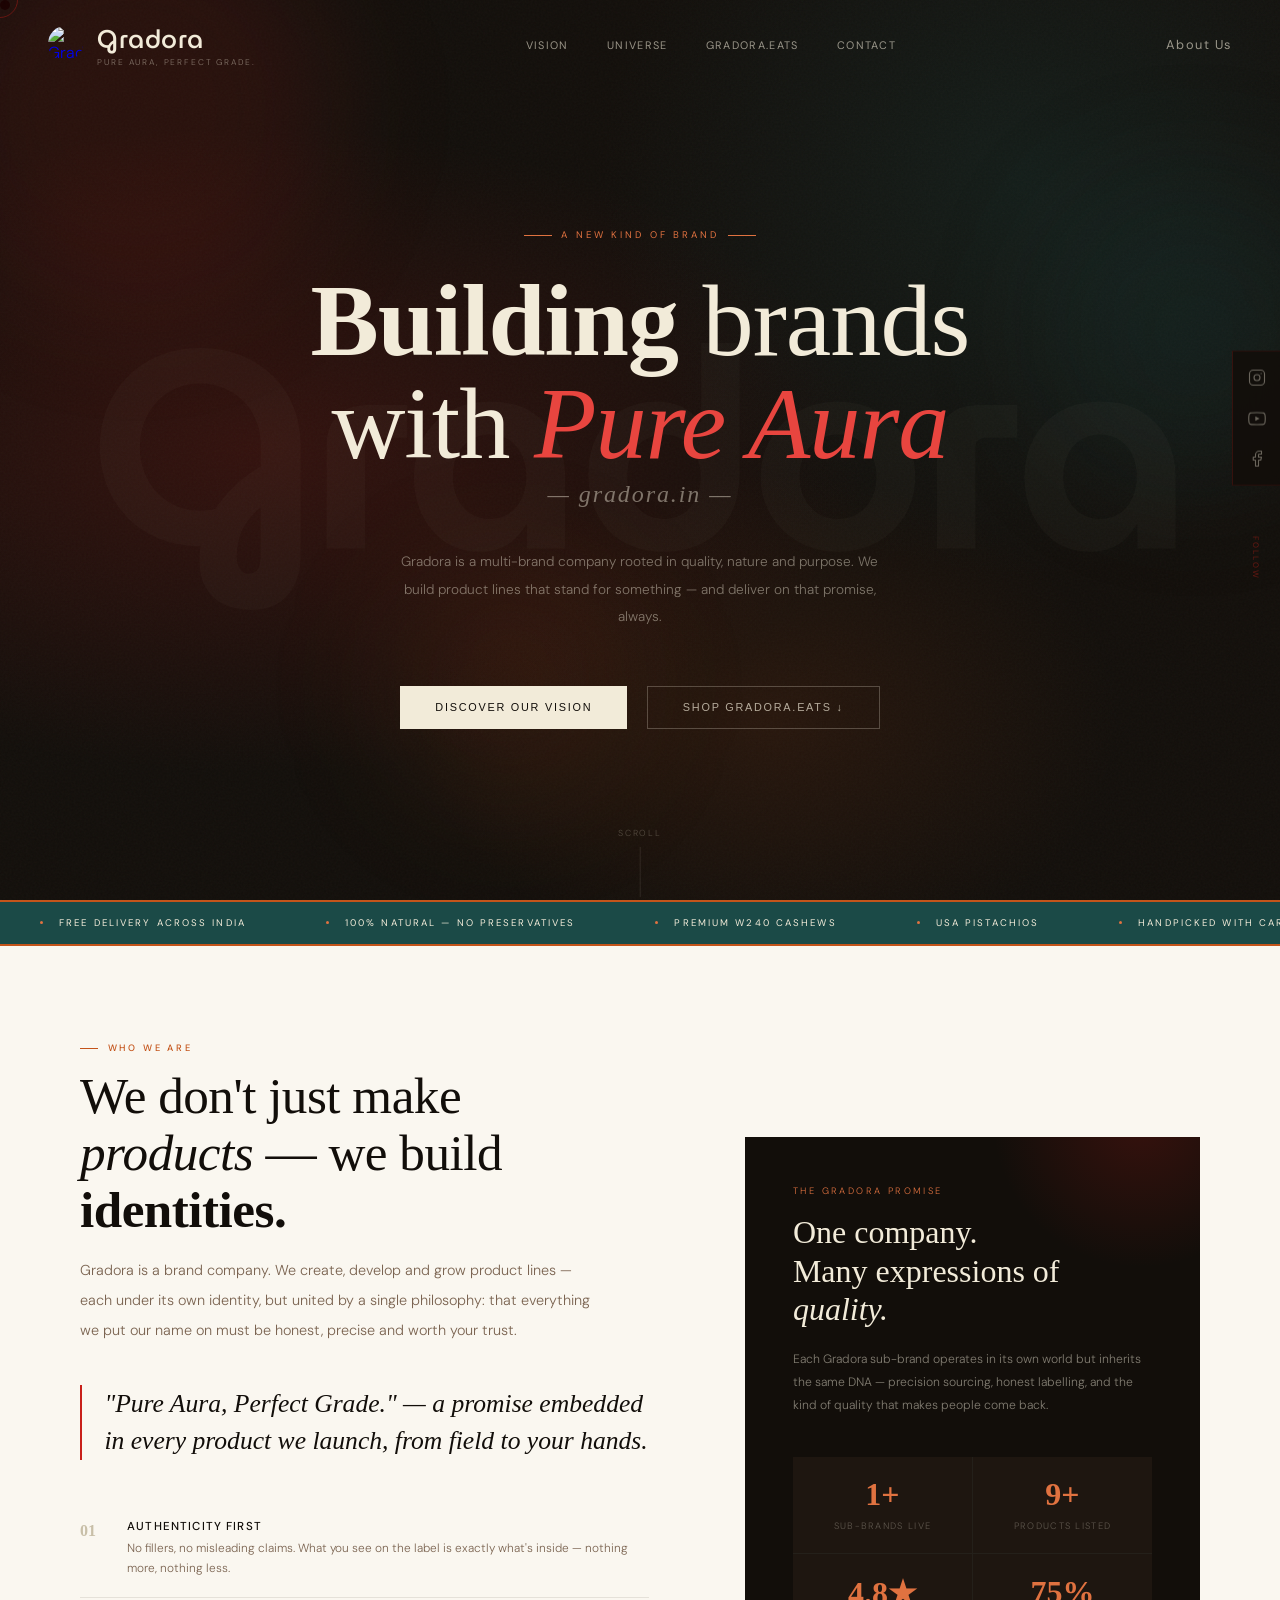
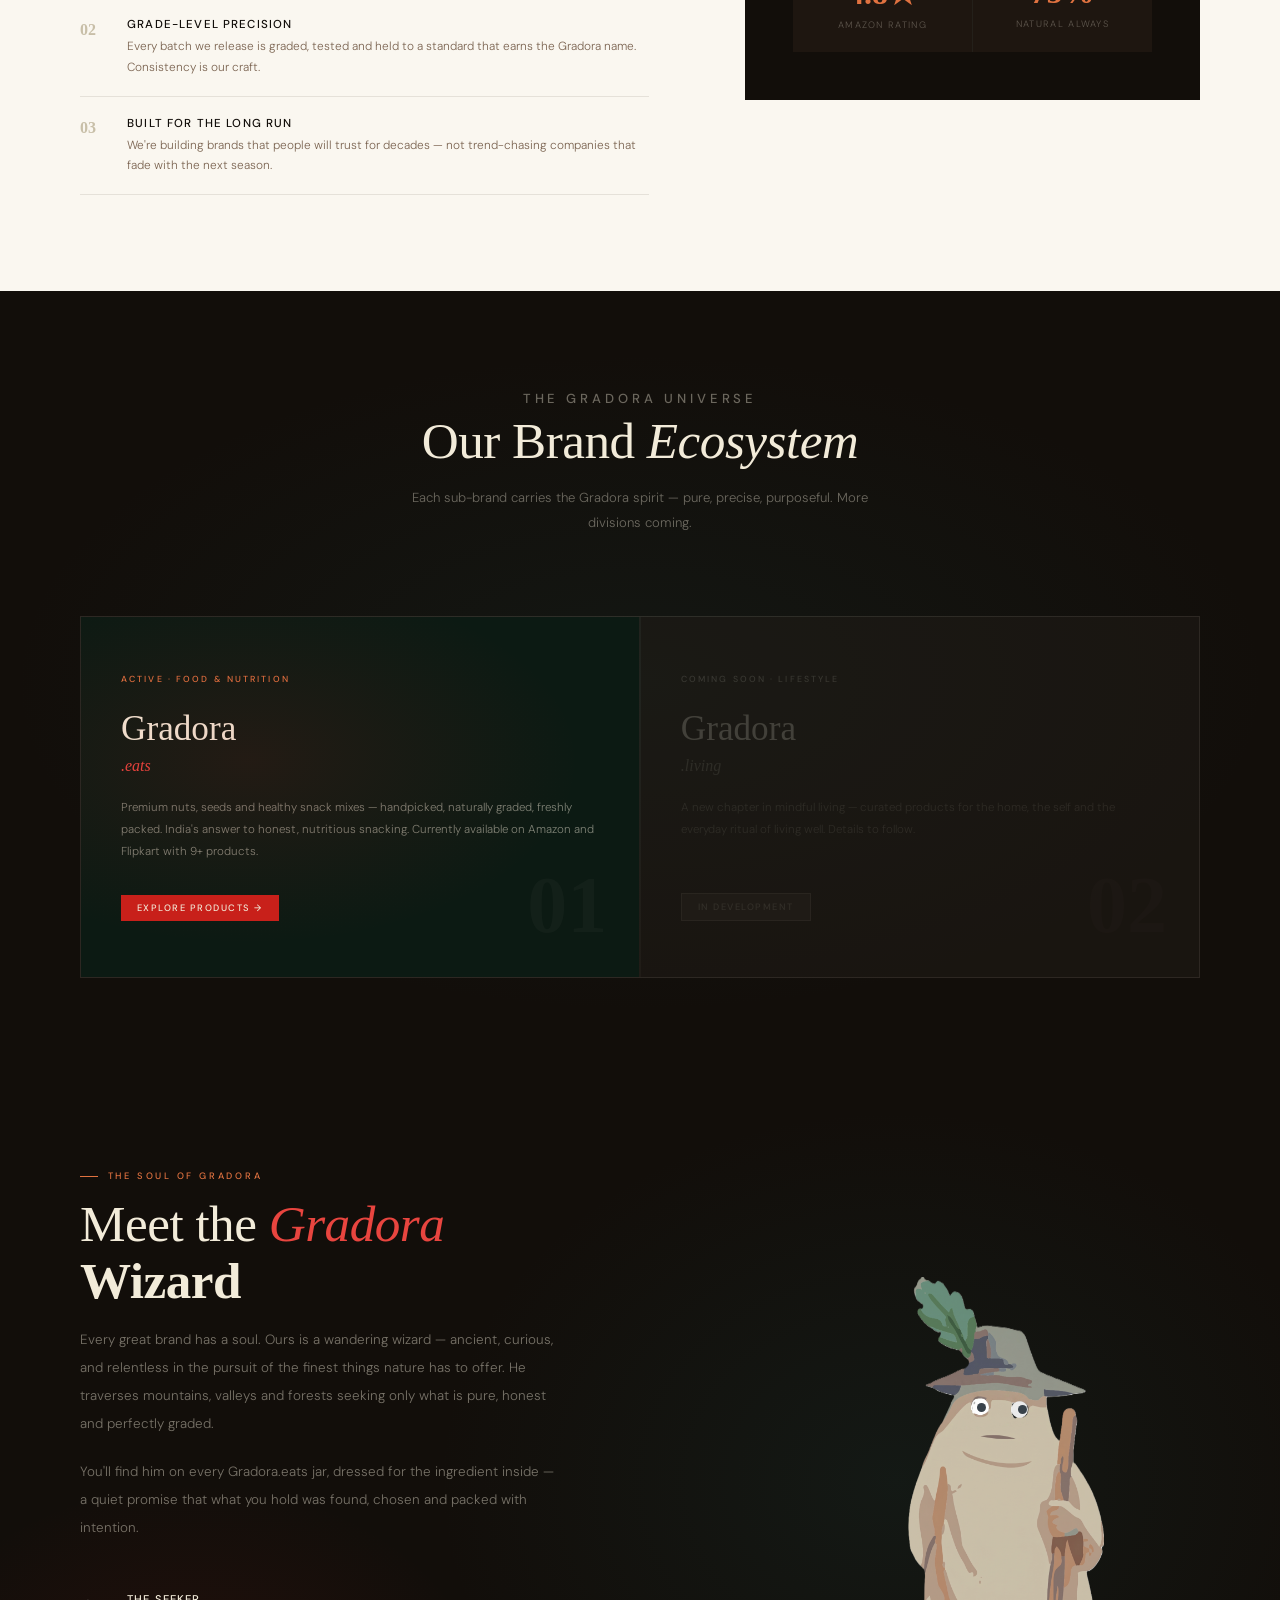
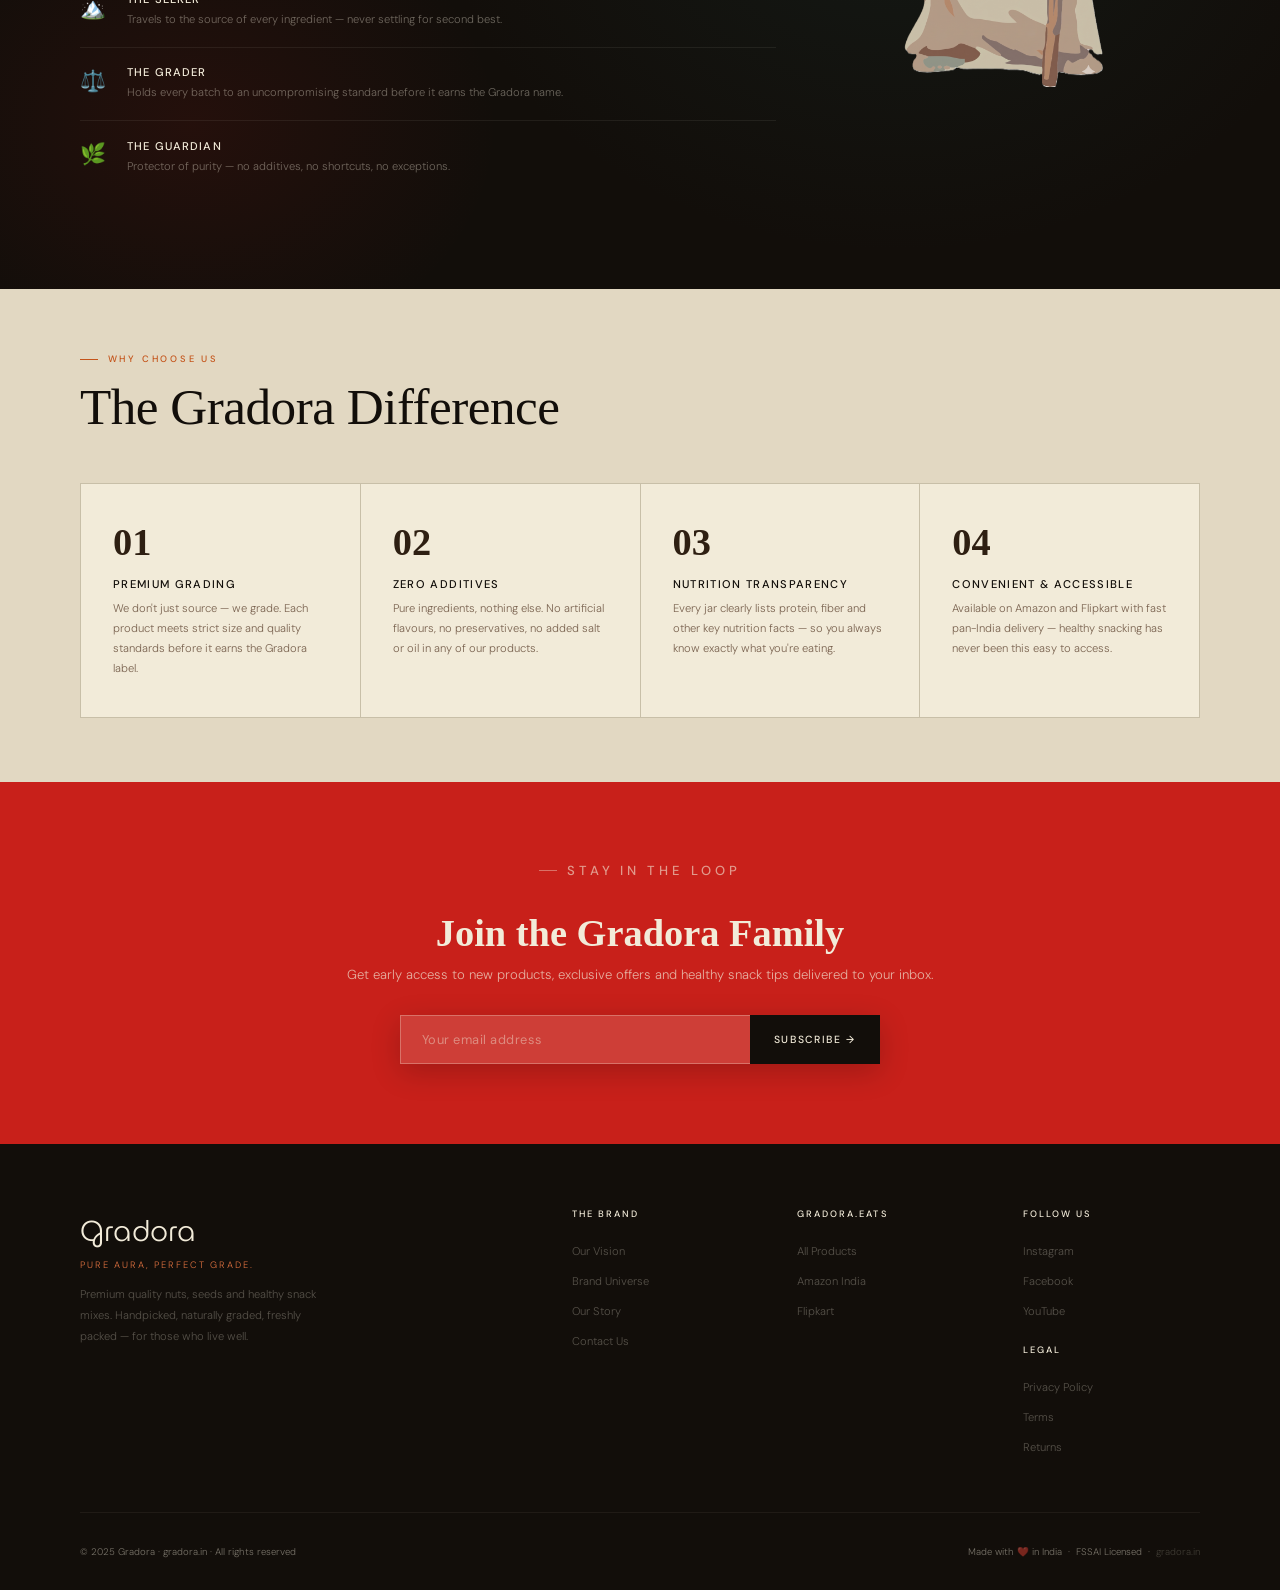
==== commit e9c59934: "gradora.in v2-fix(url)" ====
--- a/index.html
+++ b/index.html
@@ -476,11 +476,11 @@
     <ul class="nav-links">
       <li><a href="#mission">Vision</a></li>
       <li><a href="#universe">Universe</a></li>
-      <li><a href="./eats/eats.html">Gradora.eats</a></li>
+      <li><a href="./eats/index.html">Gradora.eats</a></li>
       <li><a href="#contact">Contact</a></li>
     </ul>
     <ul class="nav-link-about">
-      <li><a href="./about/about.html" onclick="document.getElementById('about').scrollIntoView({behavior:'smooth'})">About Us</a></li>
+      <li><a href="./about/about.html" onclick="window.location.href='./about/about.html'">About Us</a></li>
     </ul>
     <!-- <button class="nav-btn" onclick="document.getElementById('eats').scrollIntoView({behavior:'smooth'})">Shop Now
       ↗</button> -->
@@ -508,7 +508,7 @@
       <div class="hero-actions h-reveal h-d5">
         <button class="btn-primary"
           onclick="document.getElementById('mission').scrollIntoView({behavior:'smooth'})">Discover Our Vision</button>
-        <button class="btn-outline" onclick="document.getElementById('eats').scrollIntoView({behavior:'smooth'})">Shop
+        <button class="btn-outline" onclick="window.location.href='./eats/index.html#products'">Shop
           Gradora.eats ↓</button>
       </div>
     </div>
@@ -643,7 +643,7 @@
         <p class="brand-card-desc">Premium nuts, seeds and healthy snack mixes — handpicked, naturally graded, freshly
           packed. India's answer to honest, nutritious snacking. Currently available on Amazon and Flipkart with 9+
           products.</p>
-        <a class="brand-card-badge" href="./eats/eats.html" style="text-decoration:none;">Explore Products →</a>
+        <a class="brand-card-badge" href="./eats/index.html" style="text-decoration:none;">Explore Products →</a>
         <div class="brand-card-num">01</div>
       </div>
 
@@ -929,7 +929,7 @@
       <div class="footer-col">
         <h5>Gradora.eats</h5>
         <ul>
-          <li><a href="./eats/eats.html">All Products</a></li>
+          <li><a href="./eats/index.html">All Products</a></li>
           <li><a href="https://www.amazon.in/s?k=gradora" target="_blank">Amazon India</a></li>
           <li><a href="https://www.flipkart.com/search?q=gradora" target="_blank">Flipkart</a></li>
         </ul>
@@ -937,9 +937,9 @@
       <div class="footer-col">
         <h5>Follow Us</h5>
         <ul>
-          <li><a href="#">Instagram</a></li>
-          <li><a href="#">Facebook</a></li>
-          <li><a href="#">YouTube</a></li>
+          <li><a href="https://instagram.com/gradora.eats" target="_blank">Instagram</a></li>
+          <li><a href="https://facebook.com/gradora" target="_blank">Facebook</a></li>
+          <li><a href="https://youtube.com/@gradora.official" target="_blank">YouTube</a></li>
         </ul>
         <h5 style="margin-top:1.5rem;">Legal</h5>
         <ul>
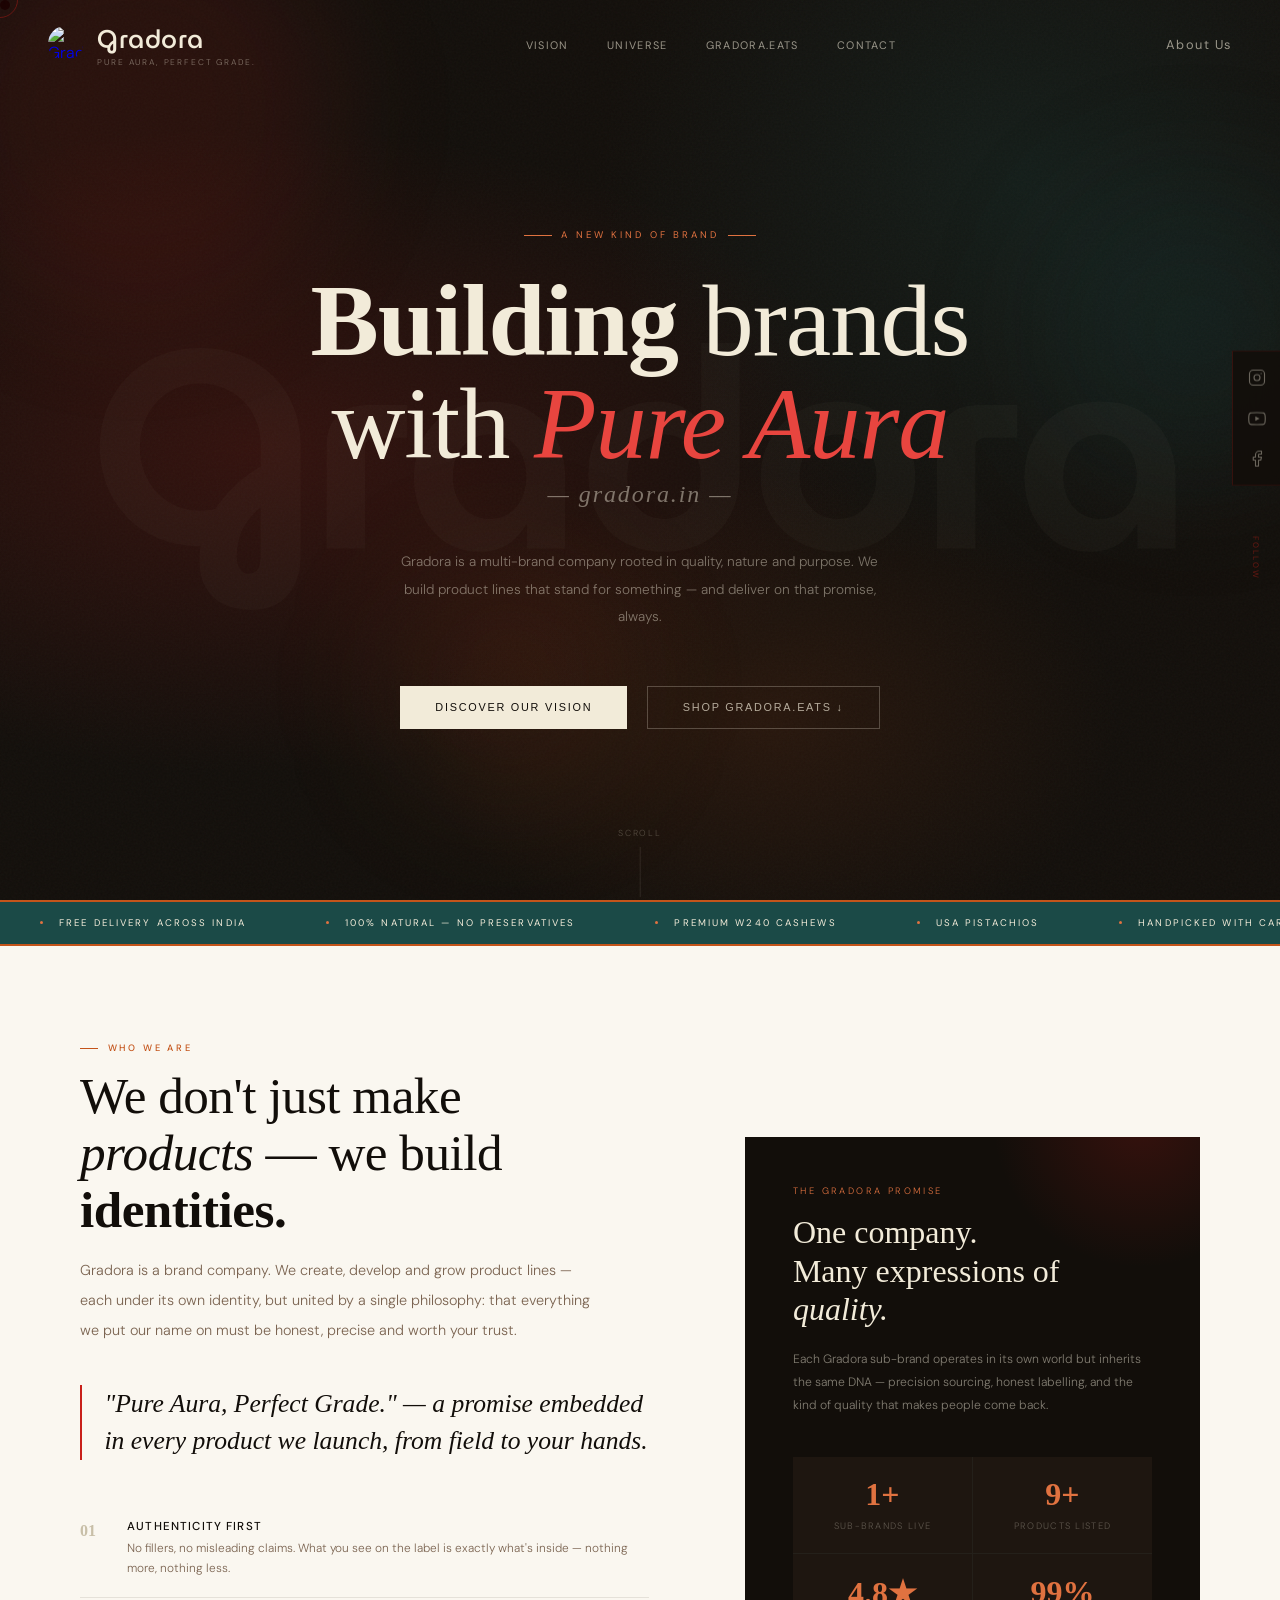
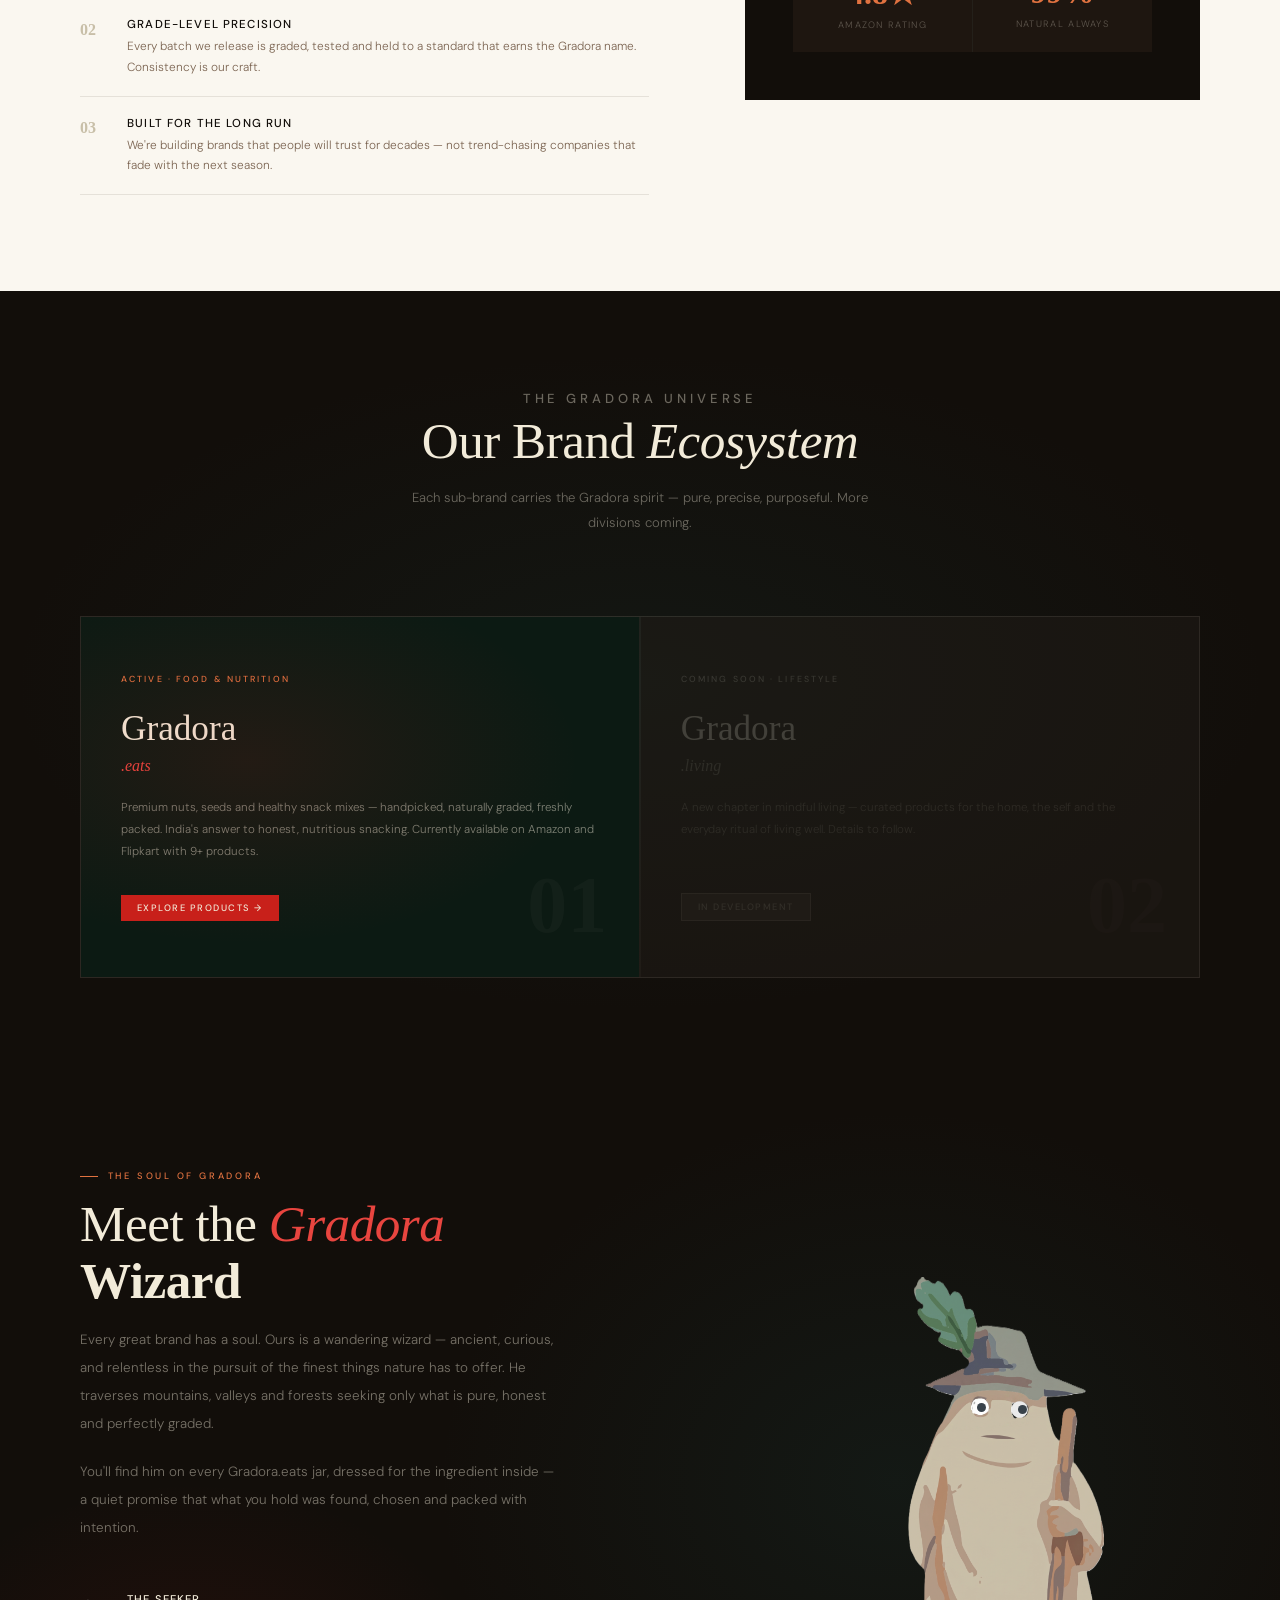
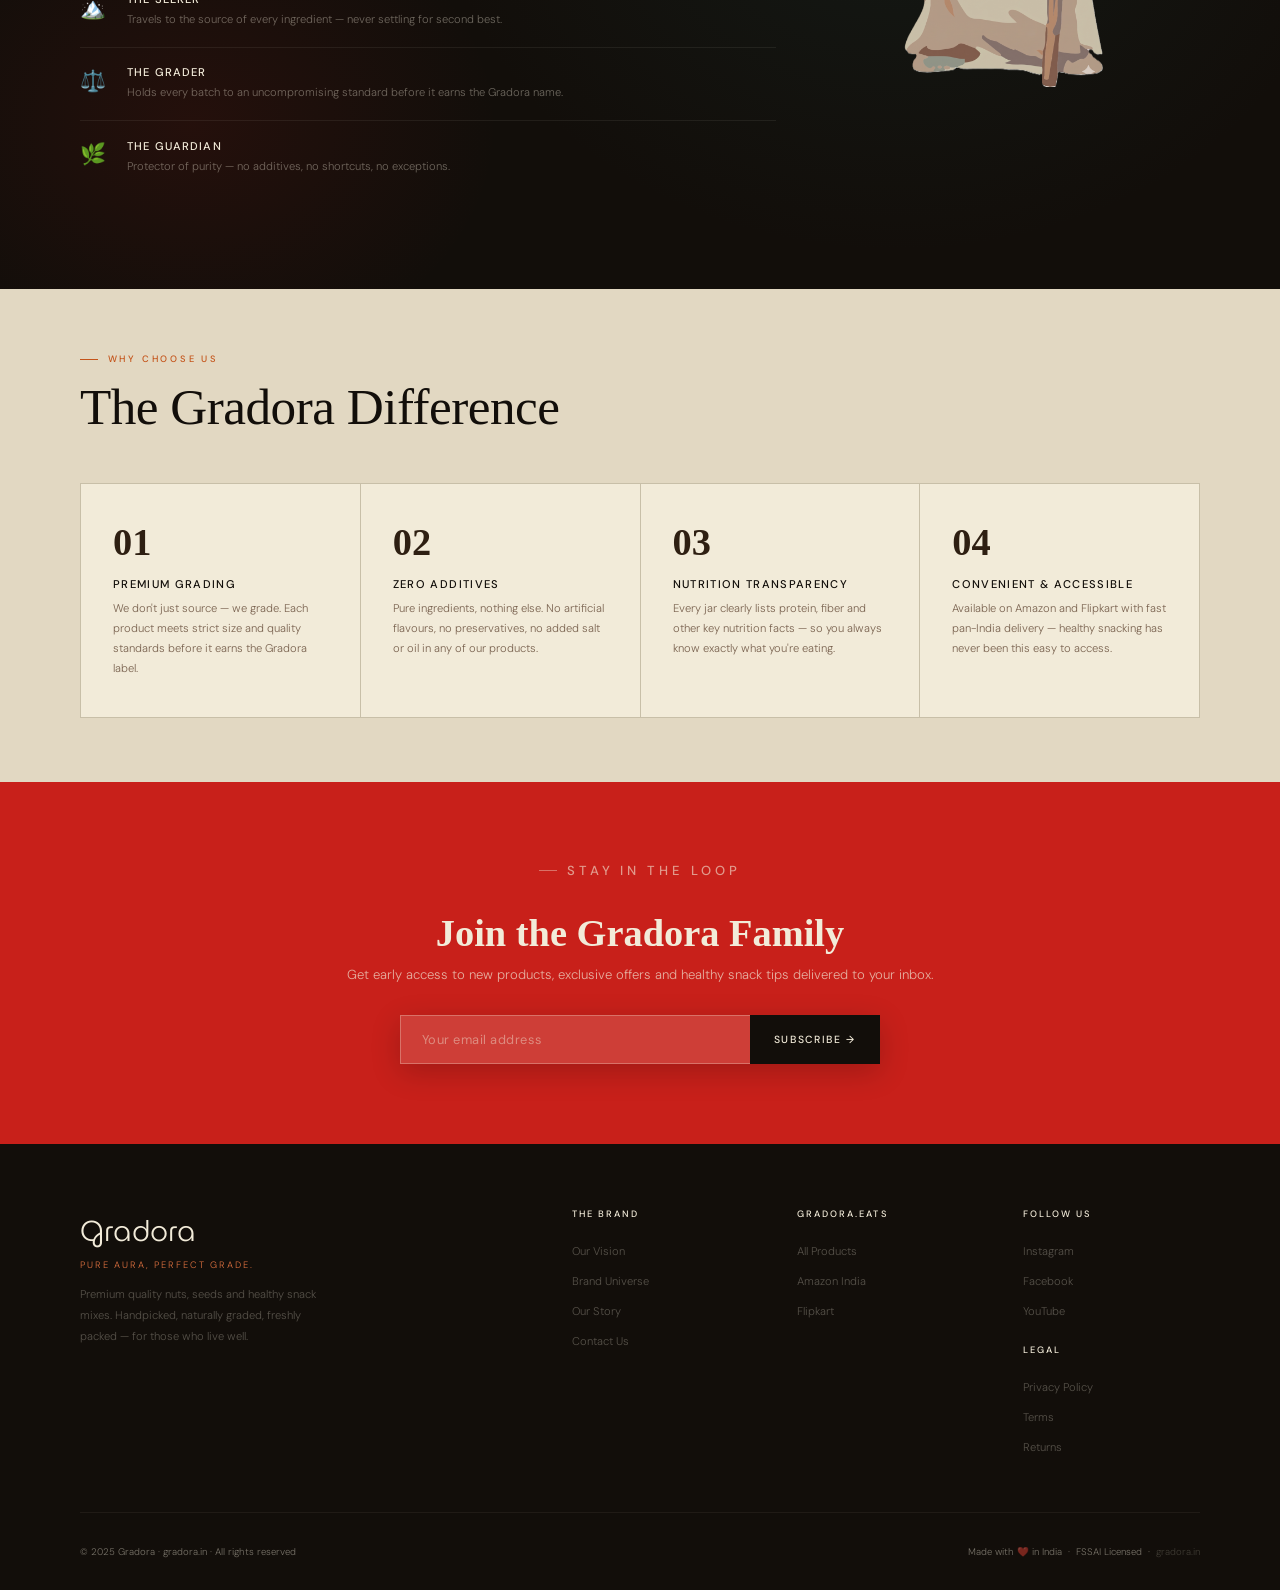
==== commit cdbcc66d: "gradora.in v2-update-SEO" ====
--- a/index.html
+++ b/index.html
@@ -56,6 +56,7 @@
   <link rel="icon" type="image/png" sizes="512x512" href="/images/logo/favicon.png" />
   <link rel="shortcut icon" href="/images/logo/favicon.png">
   <link rel="manifest" href="site.webmanifest" />
+  <link rel="alternate" type="text/plain" href="llms.txt" title="LLM Context">
   <meta name="theme-color" content="#C8201A" />
   <meta name="msapplication-TileColor" content="#C8201A" />
 
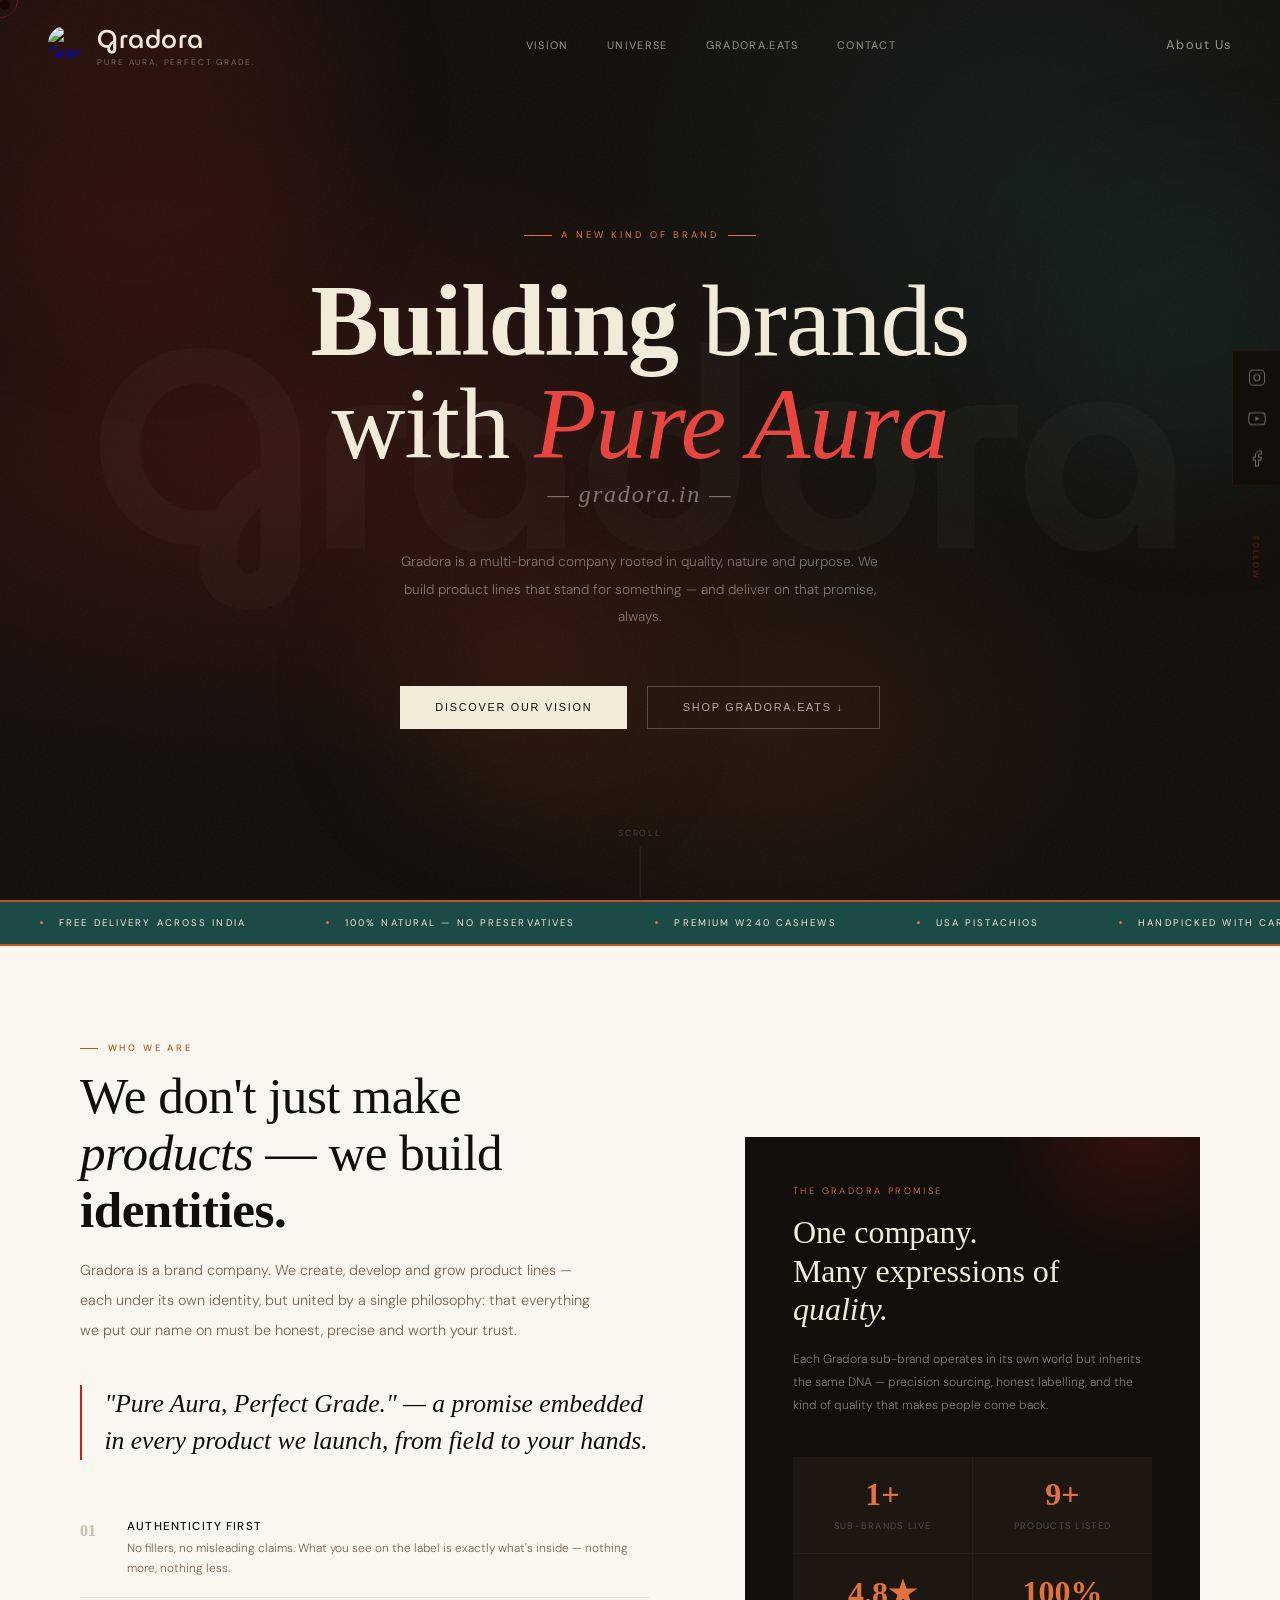
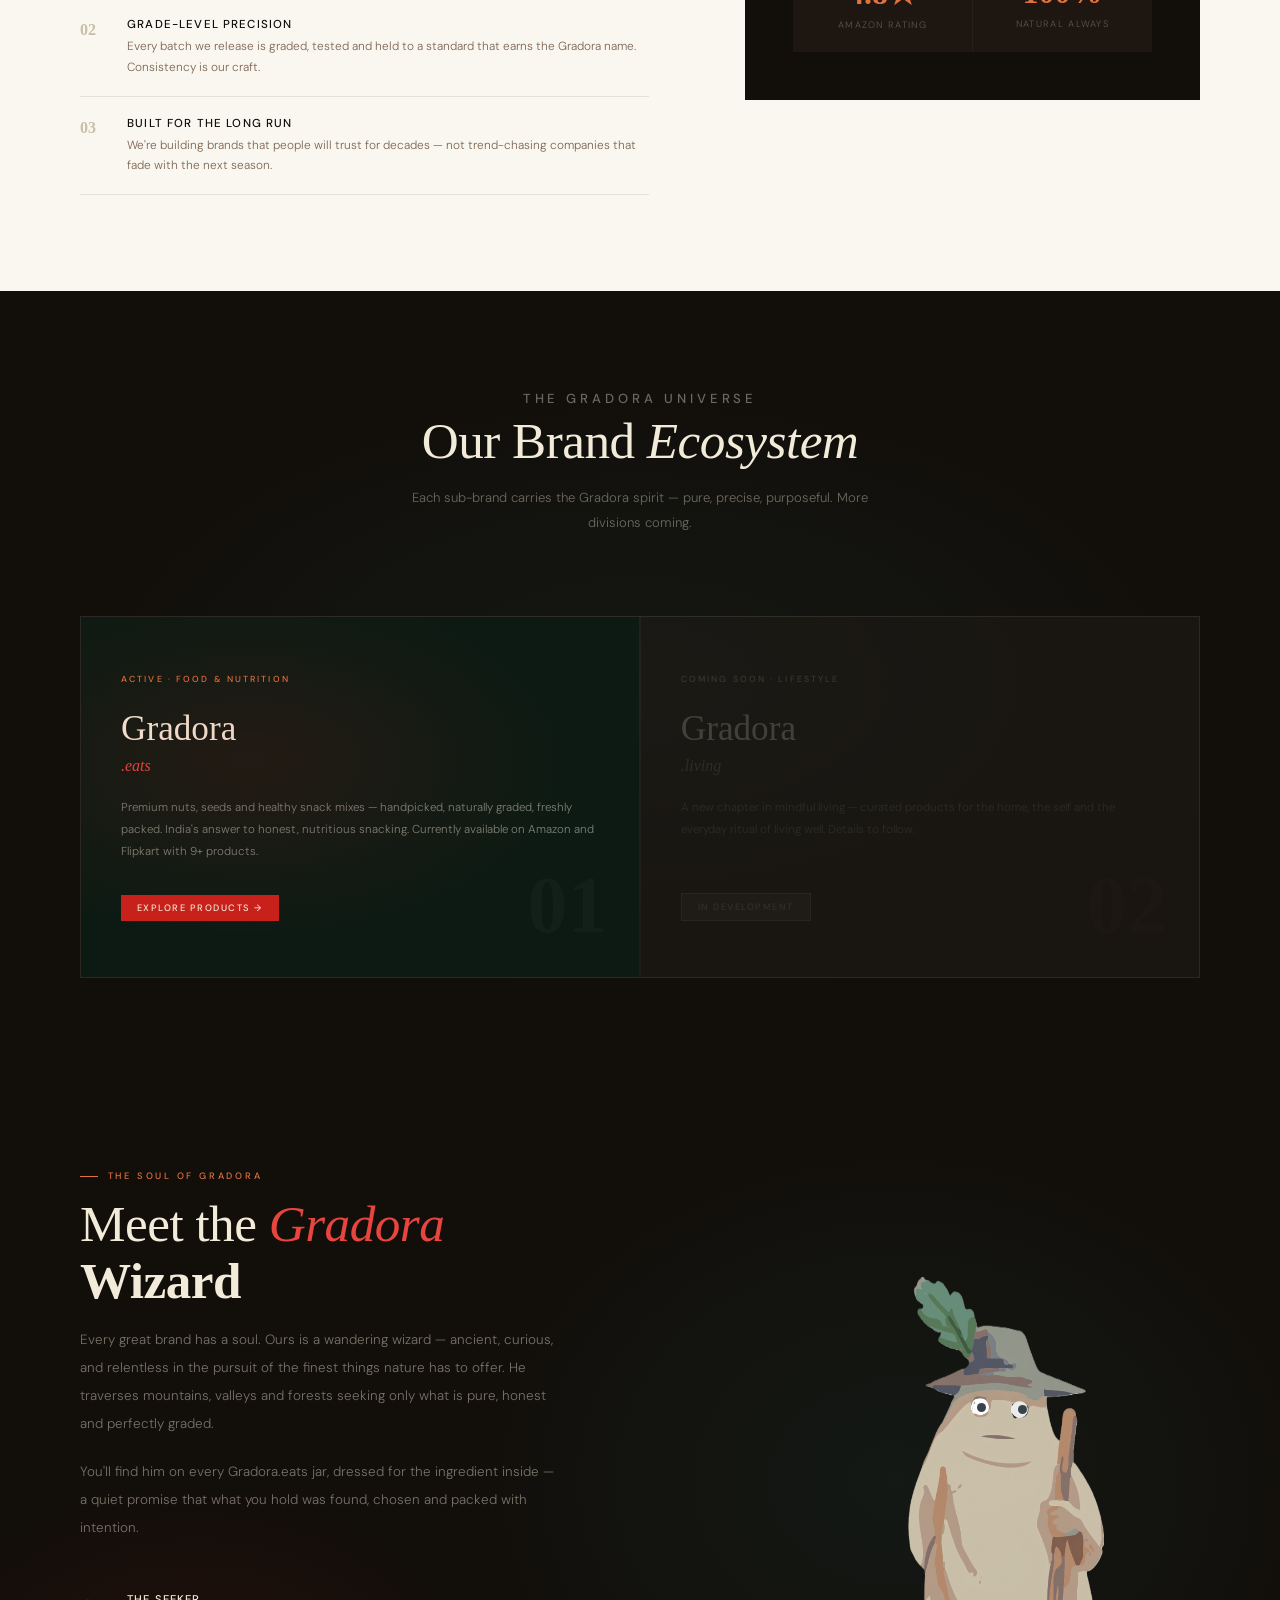
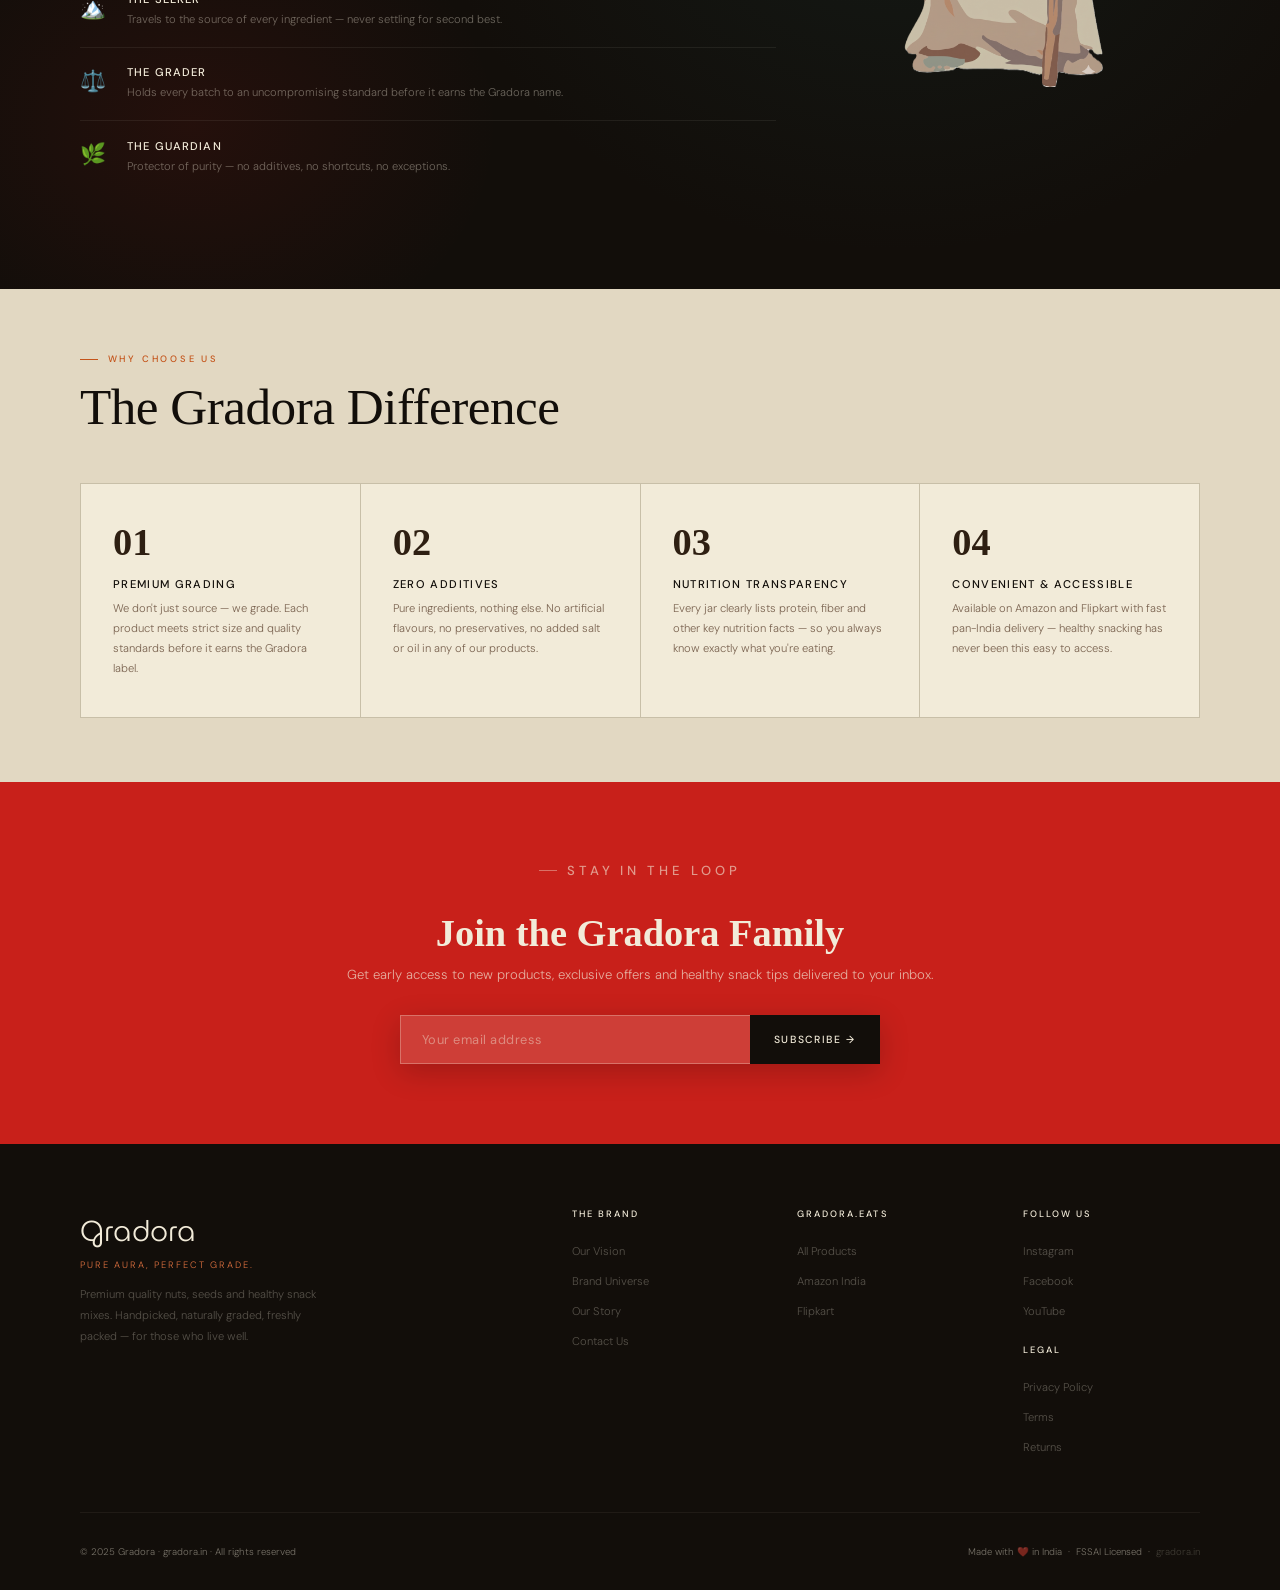
==== commit 7f844a7e: "gradora.in v2 mobile fix-[menu, mode] test1.1" ====
--- a/index.html
+++ b/index.html
@@ -483,6 +483,10 @@
     <ul class="nav-link-about">
       <li><a href="./about/about.html" onclick="window.location.href='./about/about.html'">About Us</a></li>
     </ul>
+    <button class="menu-btn" id="menuBtn" aria-label="Menu">
+      <span class="menu-icon-line"></span>
+      <span class="menu-icon-line"></span>
+    </button>
     <!-- <button class="nav-btn" onclick="document.getElementById('eats').scrollIntoView({behavior:'smooth'})">Shop Now
       ↗</button> -->
   </nav>
@@ -968,6 +972,42 @@
     </div>
   </div> -->
 
+  <!-- Fullscreen Luxury Menu Overlay for Root Brand Page -->
+  <div class="fs-menu" id="fsMenu">
+    <div class="fs-menu-bg"></div>
+    <button class="fs-menu-close" id="fsMenuClose" aria-label="Close Menu">×</button>
+    <div class="fs-menu-inner">
+      <div class="fs-menu-header">
+        <span class="fs-menu-logo">Gradora</span>
+      </div>
+      <nav class="fs-menu-nav">
+        <a href="#mission" class="fs-menu-link">
+          <div class="menu-no">01</div>
+          <div class="menu-text">Vision</div>
+        </a>
+        <a href="#universe" class="fs-menu-link">
+          <div class="menu-no">02</div>
+          <div class="menu-text">Universe</div>
+        </a>
+        <a href="./eats/index.html" class="fs-menu-link">
+          <div class="menu-no">03</div>
+          <div class="menu-text">Gradora.eats</div>
+        </a>
+        <a href="./about/about.html" class="fs-menu-link">
+          <div class="menu-no">04</div>
+          <div class="menu-text">About Us</div>
+        </a>
+        <a href="#contact" class="fs-menu-link">
+          <div class="menu-no">05</div>
+          <div class="menu-text">Contact</div>
+        </a>
+      </nav>
+      <div class="fs-menu-footer">
+        <p>© 2025 Gradora · Pure Aura, Perfect Grade.</p>
+      </div>
+    </div>
+  </div>
+
   <script src="js/script.js"></script>
 </body>
 
--- a/css/style.css
+++ b/css/style.css
@@ -1391,3 +1391,246 @@
 .hero-float-tag:nth-of-type(1){top:30px;right:10px;}
 .hero-float-tag:nth-of-type(2){bottom:50px;left:0;}
 .hero-float-tag:nth-of-type(3){top:110px;left:-30px;} */
+
+/* ── HAMBURGER MENU BUTTON ── */
+.menu-btn {
+  background: none;
+  border: none;
+  display: none !important; /* Hidden on desktop */
+  flex-direction: column;
+  justify-content: center;
+  gap: 5px;
+  padding: 0.5rem;
+  z-index: 100001; /* Above fullscreen menu */
+  position: relative;
+  width: 32px;
+  height: 32px;
+  cursor: none; /* custom cursor */
+}
+
+.menu-icon-line {
+  display: block;
+  width: 20px;
+  height: 1.5px;
+  background-color: var(--cream);
+  transition: transform 0.4s cubic-bezier(0.16, 1, 0.3, 1), opacity 0.3s ease, background-color 0.3s ease;
+  transform-origin: center;
+}
+
+nav.scrolled .menu-btn .menu-icon-line {
+  background-color: var(--text);
+}
+
+/* Active hamburger icon state morphing to 'X' */
+.menu-btn.active .menu-icon-line:nth-child(1) {
+  transform: translateY(3.25px) rotate(45deg);
+  background-color: var(--red);
+}
+.menu-btn.active .menu-icon-line:nth-child(2) {
+  transform: translateY(-3.25px) rotate(-45deg);
+  background-color: var(--red);
+}
+
+/* ── FULLSCREEN LUXURY MENU OVERLAY ── */
+.fs-menu {
+  position: fixed;
+  inset: 0;
+  z-index: 100000;
+  opacity: 0;
+  pointer-events: none;
+  transition: opacity 0.5s cubic-bezier(0.16, 1, 0.3, 1);
+  display: flex;
+  align-items: center;
+  justify-content: center;
+}
+
+.fs-menu.open {
+  opacity: 1;
+  pointer-events: auto;
+}
+
+.fs-menu-bg {
+  position: absolute;
+  inset: 0;
+  background: radial-gradient(circle at center, rgba(18, 14, 10, 0.98) 0%, rgba(10, 8, 6, 1) 100%);
+}
+
+.fs-menu-close {
+  position: absolute;
+  top: 2rem;
+  right: 2rem;
+  background: none;
+  border: none;
+  font-size: 2.5rem;
+  color: rgba(242, 235, 217, 0.4);
+  cursor: none;
+  z-index: 100002;
+  transition: color 0.3s, transform 0.3s;
+  outline: none;
+  padding: 0.5rem;
+  line-height: 1;
+}
+
+.fs-menu-close:hover {
+  color: var(--red);
+  transform: rotate(90deg);
+}
+
+.fs-menu-inner{
+    position:relative;
+    z-index:2;
+
+    width:100%;
+    height:100vh;
+
+    display:flex;
+    flex-direction:column;
+    justify-content:center;
+    align-items:center;
+
+    padding:2rem;
+}
+
+.fs-menu-header {
+  text-align: center;
+}
+
+.fs-menu-logo {
+  font-family: 'MuseoModerno', sans-serif;
+  font-size: 2.5rem;
+  font-weight: 500;
+  color: var(--cream);
+  letter-spacing: 0.05em;
+   margin-bottom:2.5rem;
+
+}
+
+.fs-menu-nav{
+    display:flex;
+    flex-direction:column;
+    align-items:center;
+
+    gap:1.3rem;
+    
+    margin-top:3rem;
+    /* margin-left: 3.5rem; */
+}
+
+/* .fs-menu-link {
+  font-family: 'Cormorant Garamond', serif;
+  font-size: clamp(2rem, 5vw, 3.5rem);
+  font-weight: 300;
+  color: rgba(242, 235, 217, 0.45);
+  text-decoration: none;
+  display: inline-flex;
+  align-items: center;
+  justify-content: center;
+  gap: 1.5rem;
+  position: relative;
+  text-decoration:none;
+  transition: color 0.4s cubic-bezier(0.16, 1, 0.3, 1), transform 0.4s cubic-bezier(0.16, 1, 0.3, 1);
+} */
+
+.fs-menu-link{
+    display:inline-flex;
+    align-items:center;
+    gap:2rem;
+    width:320px;
+    text-decoration: none;
+    position: relative;
+    transition: color 0.4s cubic-bezier(0.16, 1, 0.3, 1), transform 0.4s cubic-bezier(0.16, 1, 0.3, 1);
+    
+}
+
+.menu-no{
+    width:30px;
+    font-size:.75rem;
+    color:var(--orange-l);
+}
+
+.menu-text{
+    font-size: clamp(2rem, 5vw, 3.5rem);
+    font-family:'Cormorant Garamond',serif;
+    color:rgba(242,235,217,.8);
+    transition: color 0.4s cubic-bezier(0.16, 1, 0.3, 1), transform 0.4s cubic-bezier(0.16, 1, 0.3, 1);
+    
+}
+
+.fs-menu-link::before {
+  /* content: attr(data-num); */
+  font-family: 'DM Sans', sans-serif;
+  font-size: 0.65rem;
+  letter-spacing: 0.1em;
+  color: var(--orange-l);
+  opacity: 0.5;
+  transition: opacity 0.4s;
+}
+
+.fs-menu-link span {
+  position: relative;
+}
+
+.fs-menu-link span::after {
+  content: '';
+  position: absolute;
+  bottom: -2px;
+  left: 0;
+  width: 0;
+  height: 1px;
+  background: var(--red);
+  transition: width 0.4s cubic-bezier(0.16, 1, 0.3, 1), left 0.4s cubic-bezier(0.16, 1, 0.3, 1);
+}
+
+.fs-menu-link:hover {
+  color: var(--cream);
+  transform: translateY(-2px);
+}
+
+.fs-menu-link:hover::before {
+  opacity: 1;
+}
+
+.fs-menu-link:hover span::after {
+  width: 100%;
+  /* left: 0; */
+}
+
+.fs-menu-footer {
+  text-align: center;
+  font-size: 0.58rem;
+  letter-spacing: 0.15em;
+  text-transform: uppercase;
+  color: rgba(242, 235, 217, 0.25);
+  font-family: 'DM Sans', sans-serif;
+}
+
+@media (max-width: 768px) {
+  .menu-btn {
+    display: flex !important; /* Show hamburger button on mobile */
+  }
+  .nav-link-about {
+    display: none !important; /* Hide About Us link on mobile */
+  }
+}
+@media(max-width:768px){
+
+    .fs-menu-logo{
+        font-size:1.8rem;
+        margin-bottom:2rem;
+    }
+
+    .fs-menu-link{
+        font-size:1.9rem;
+    }
+
+    .fs-menu-link::before{
+        font-size:.65rem;
+        width:20px;
+    }
+
+    .fs-menu-footer{
+        margin-top:2rem;
+        font-size:.5rem;
+    }
+
+}
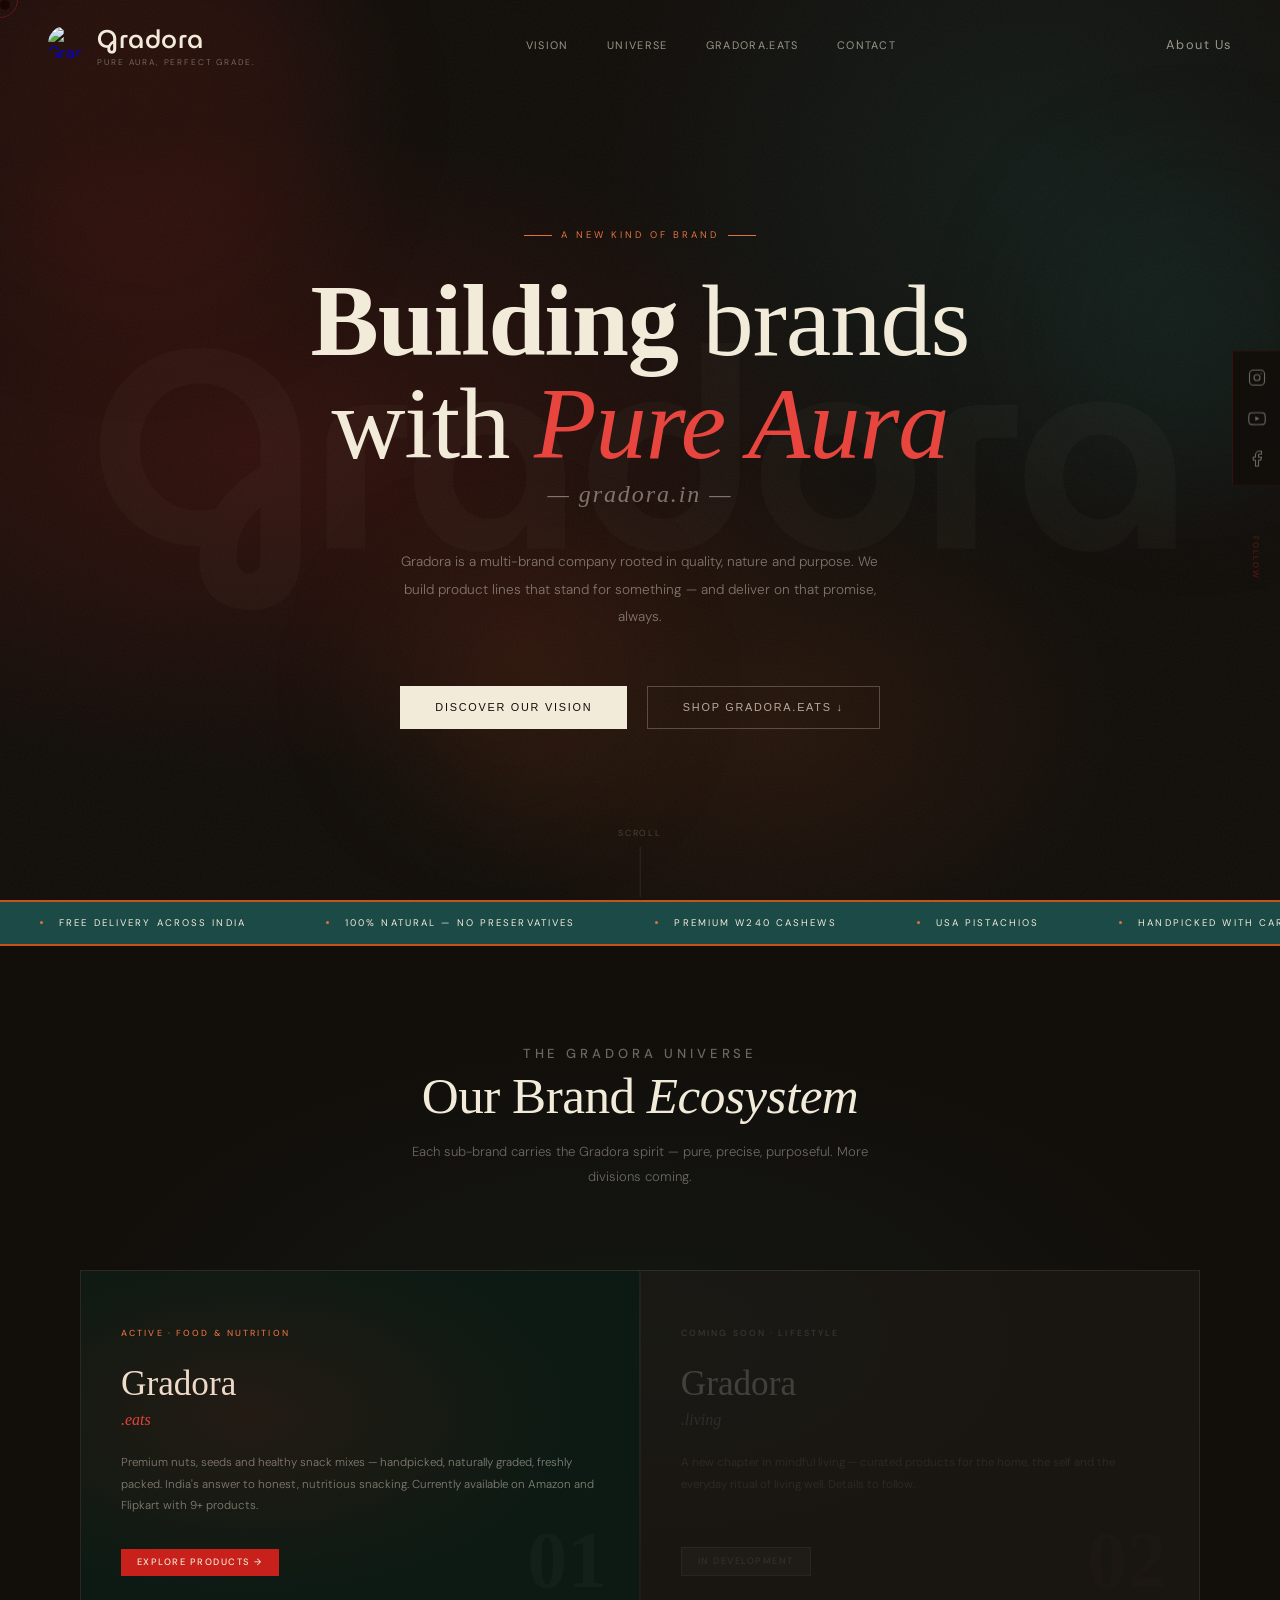
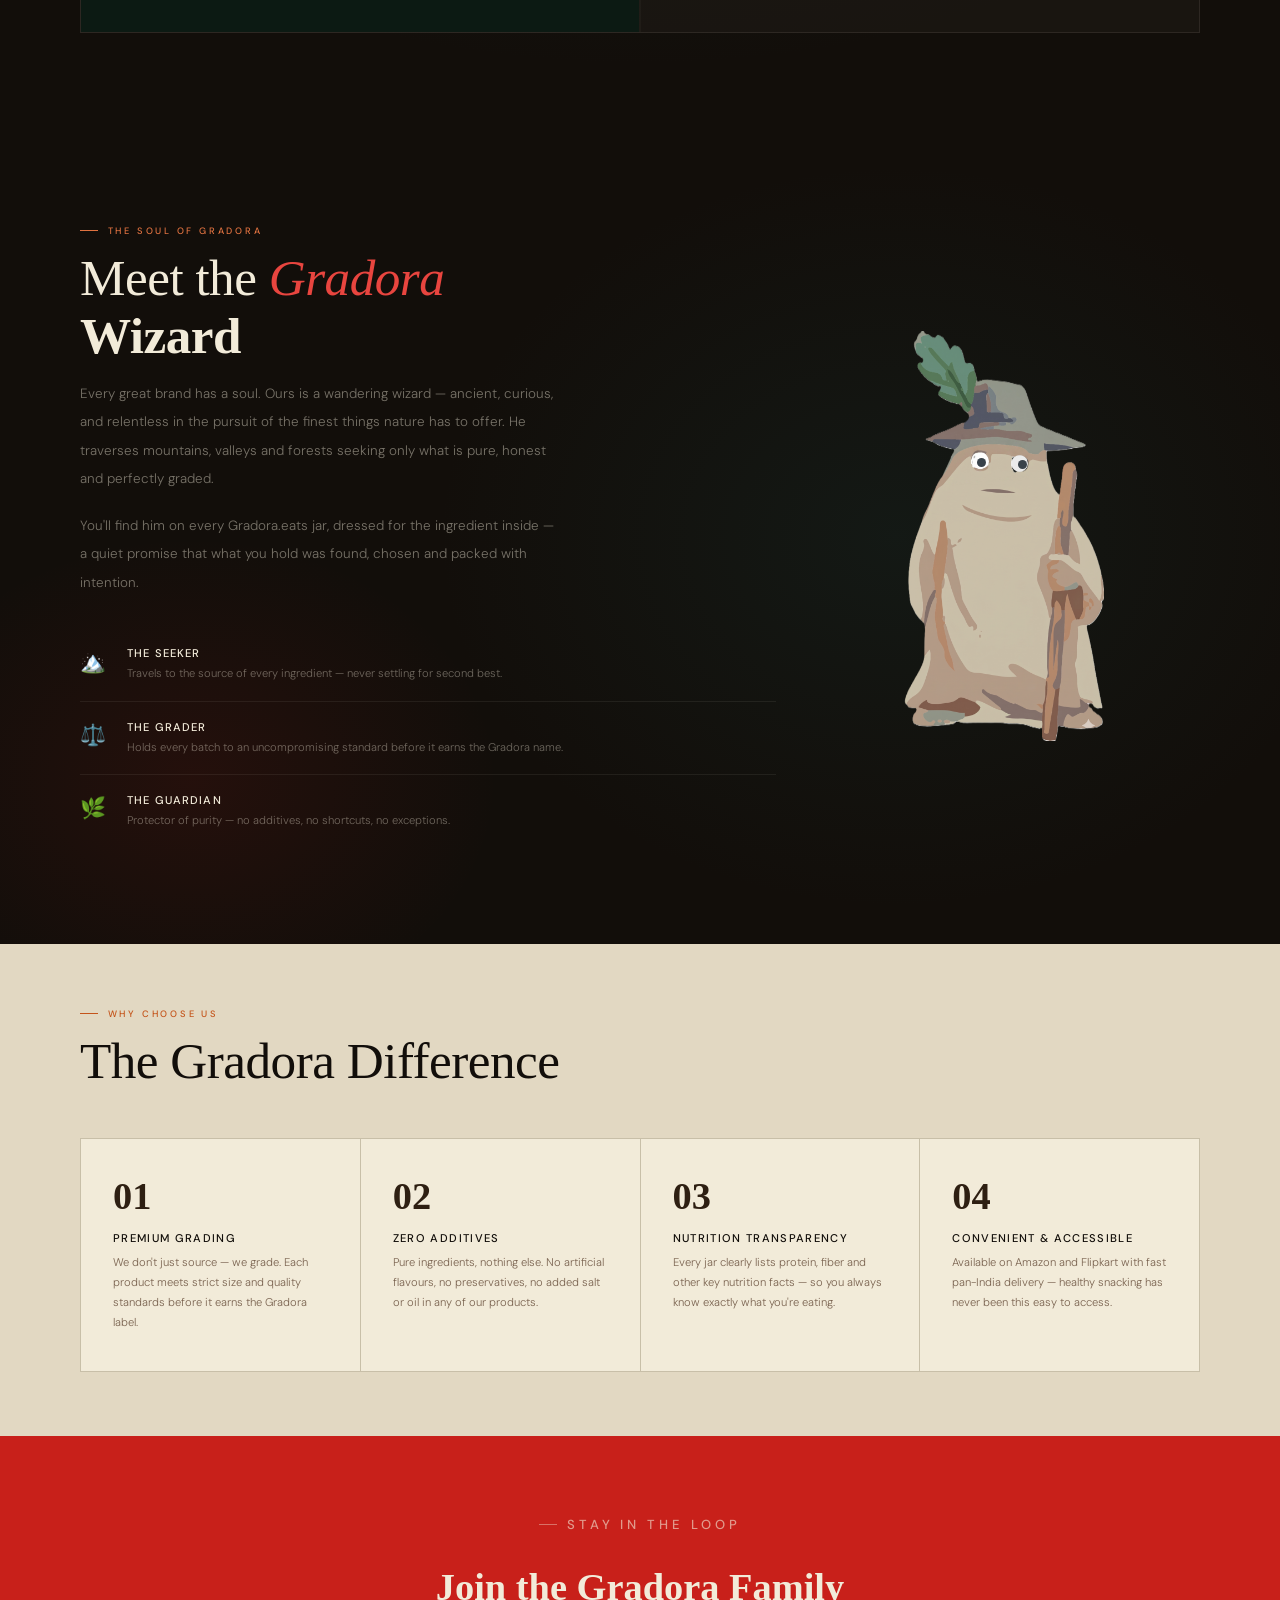
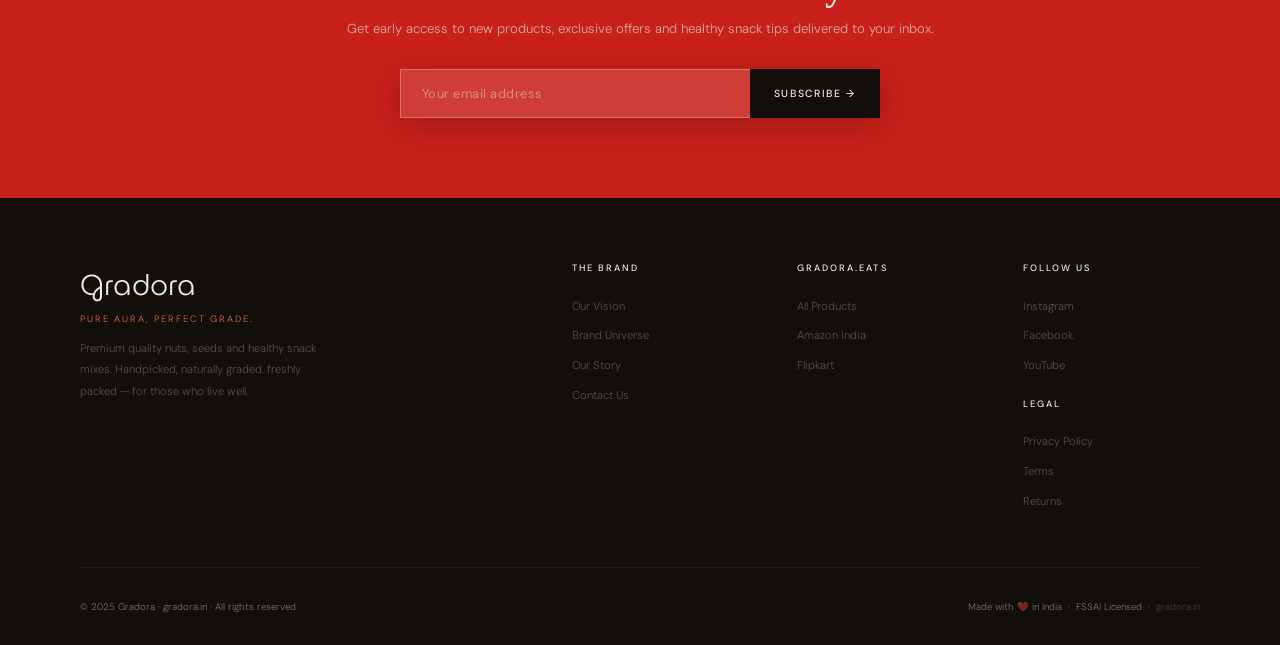
==== commit f5546ee6: "gradora.in v2 Feat[About page] test1" ====
--- a/index.html
+++ b/index.html
@@ -408,7 +408,7 @@
   <link rel="preconnect" href="https://cdn.jsdelivr.net" />
   <link rel="dns-prefetch" href="https://www.googletagmanager.com" />
 
-  <link rel="stylesheet" href="css/style.css" />
+  <link rel="stylesheet" href="css/style.css?v=2.0" />
 
 
   <!-- Scripts -->
@@ -475,7 +475,7 @@
       </div>
     </a>
     <ul class="nav-links">
-      <li><a href="#mission">Vision</a></li>
+      <li><a href="./about/about.html">Vision</a></li>
       <li><a href="#universe">Universe</a></li>
       <li><a href="./eats/index.html">Gradora.eats</a></li>
       <li><a href="#contact">Contact</a></li>
@@ -512,7 +512,7 @@
       </p>
       <div class="hero-actions h-reveal h-d5">
         <button class="btn-primary"
-          onclick="document.getElementById('mission').scrollIntoView({behavior:'smooth'})">Discover Our Vision</button>
+          onclick="window.location.href='./about/about.html'">Discover Our Vision</button>
         <button class="btn-outline" onclick="window.location.href='./eats/index.html#products'">Shop
           Gradora.eats ↓</button>
       </div>
@@ -571,62 +571,7 @@
     </div>
   </div>
 
-  <!-- ══════════════════════════════
-  MISSION / BRAND IDENTITY
-  ══════════════════════════════ -->
-  <section class="mission" id="mission">
-    <div class="mission-left">
-      <p class="section-label reveal rd1">Who We Are</p>
-      <h2 class="section-title reveal rd2">We don't just make<br /><em>products</em> — we
-        build<br /><strong>identities.</strong></h2>
-      <p class="mission-desc reveal rd3">Gradora is a brand company. We create, develop and grow product lines — each
-        under its own identity, but united by a single philosophy: that everything we put our name on must be honest,
-        precise and worth your trust.</p>
-      <blockquote class="mission-quote reveal rd4">"Pure Aura, Perfect Grade." — a promise embedded in every product we
-        launch, from field to your hands.</blockquote>
-      <div class="mission-values">
-        <div class="mval reveal rd4">
-          <div class="mval-num">01</div>
-          <div class="mval-text">
-            <h4>Authenticity First</h4>
-            <p>No fillers, no misleading claims. What you see on the label is exactly what's inside — nothing more,
-              nothing less.</p>
-          </div>
-        </div>
-        <div class="mval reveal rd5">
-          <div class="mval-num">02</div>
-          <div class="mval-text">
-            <h4>Grade-Level Precision</h4>
-            <p>Every batch we release is graded, tested and held to a standard that earns the Gradora name. Consistency
-              is our craft.</p>
-          </div>
-        </div>
-        <div class="mval reveal rd6">
-          <div class="mval-num">03</div>
-          <div class="mval-text">
-            <h4>Built for the Long Run</h4>
-            <p>We're building brands that people will trust for decades — not trend-chasing companies that fade with the
-              next season.</p>
-          </div>
-        </div>
-      </div>
-    </div>
-
-    <div class="mission-right reveal-r">
-      <div class="mission-card">
-        <div class="mission-card-eyebrow">The Gradora Promise</div>
-        <h3>One company.<br />Many expressions of<br /><em>quality.</em></h3>
-        <p>Each Gradora sub-brand operates in its own world but inherits the same DNA — precision sourcing, honest
-          labelling, and the kind of quality that makes people come back.</p>
-        <div class="mission-stats">
-          <div class="mstat"><span class="mstat-val">1+</span><span class="mstat-label">Sub-brands Live</span></div>
-          <div class="mstat"><span class="mstat-val">9+</span><span class="mstat-label">Products Listed</span></div>
-          <div class="mstat"><span class="mstat-val">4.8★</span><span class="mstat-label">Amazon Rating</span></div>
-          <div class="mstat"><span class="mstat-val">100%</span><span class="mstat-label">Natural Always</span></div>
-        </div>
-      </div>
-    </div>
-  </section>
+
 
 
   <!-- ---- Universe ---- -->
@@ -925,7 +870,7 @@
       <div class="footer-col">
         <h5>The Brand</h5>
         <ul>
-          <li><a href="#mission">Our Vision</a></li>
+          <li><a href="./about/about.html">Our Vision</a></li>
           <li><a href="#universe">Brand Universe</a></li>
           <li><a href="#">Our Story</a></li>
           <li><a href="#contact">Contact Us</a></li>
@@ -981,7 +926,7 @@
         <span class="fs-menu-logo">Gradora</span>
       </div>
       <nav class="fs-menu-nav">
-        <a href="#mission" class="fs-menu-link">
+        <a href="./about/about.html" class="fs-menu-link">
           <div class="menu-no">01</div>
           <div class="menu-text">Vision</div>
         </a>
@@ -1008,7 +953,7 @@
     </div>
   </div>
 
-  <script src="js/script.js"></script>
+  <script src="js/script.js?v=2.0"></script>
 </body>
 
 </html>
